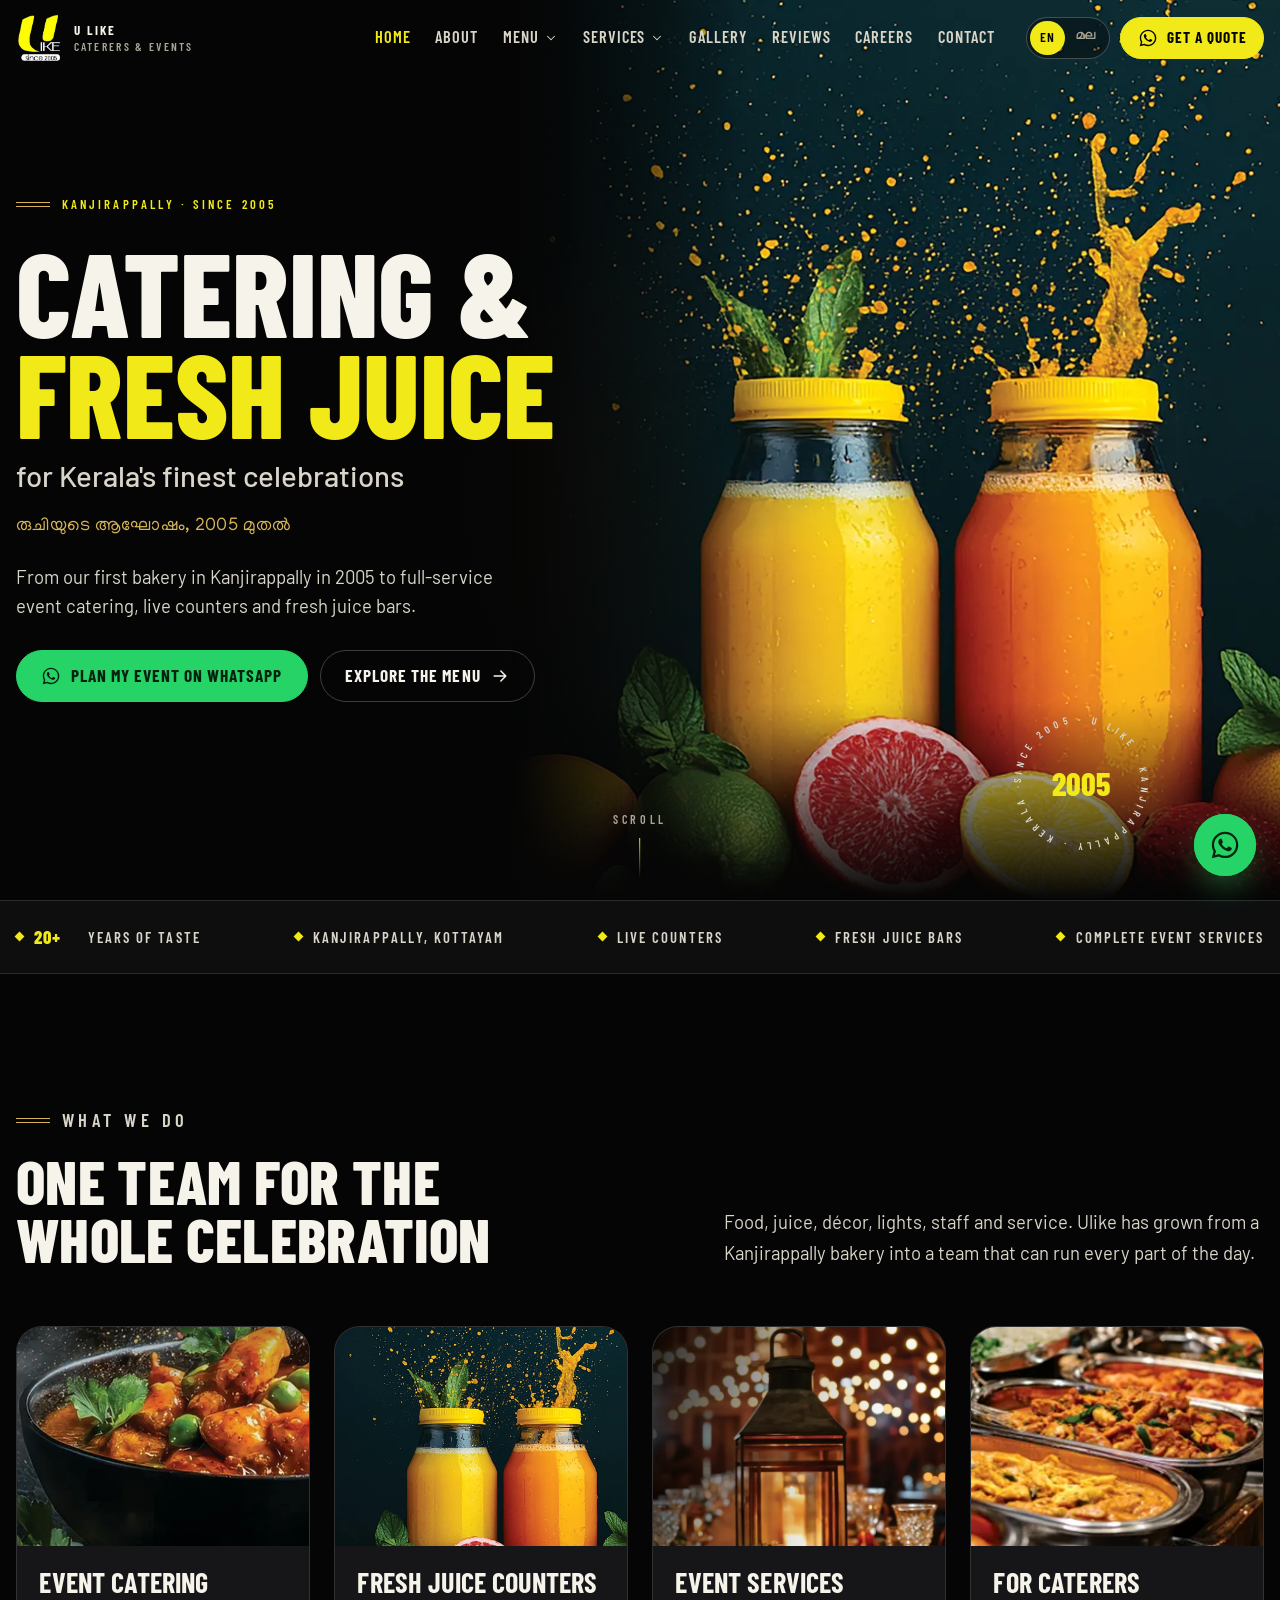
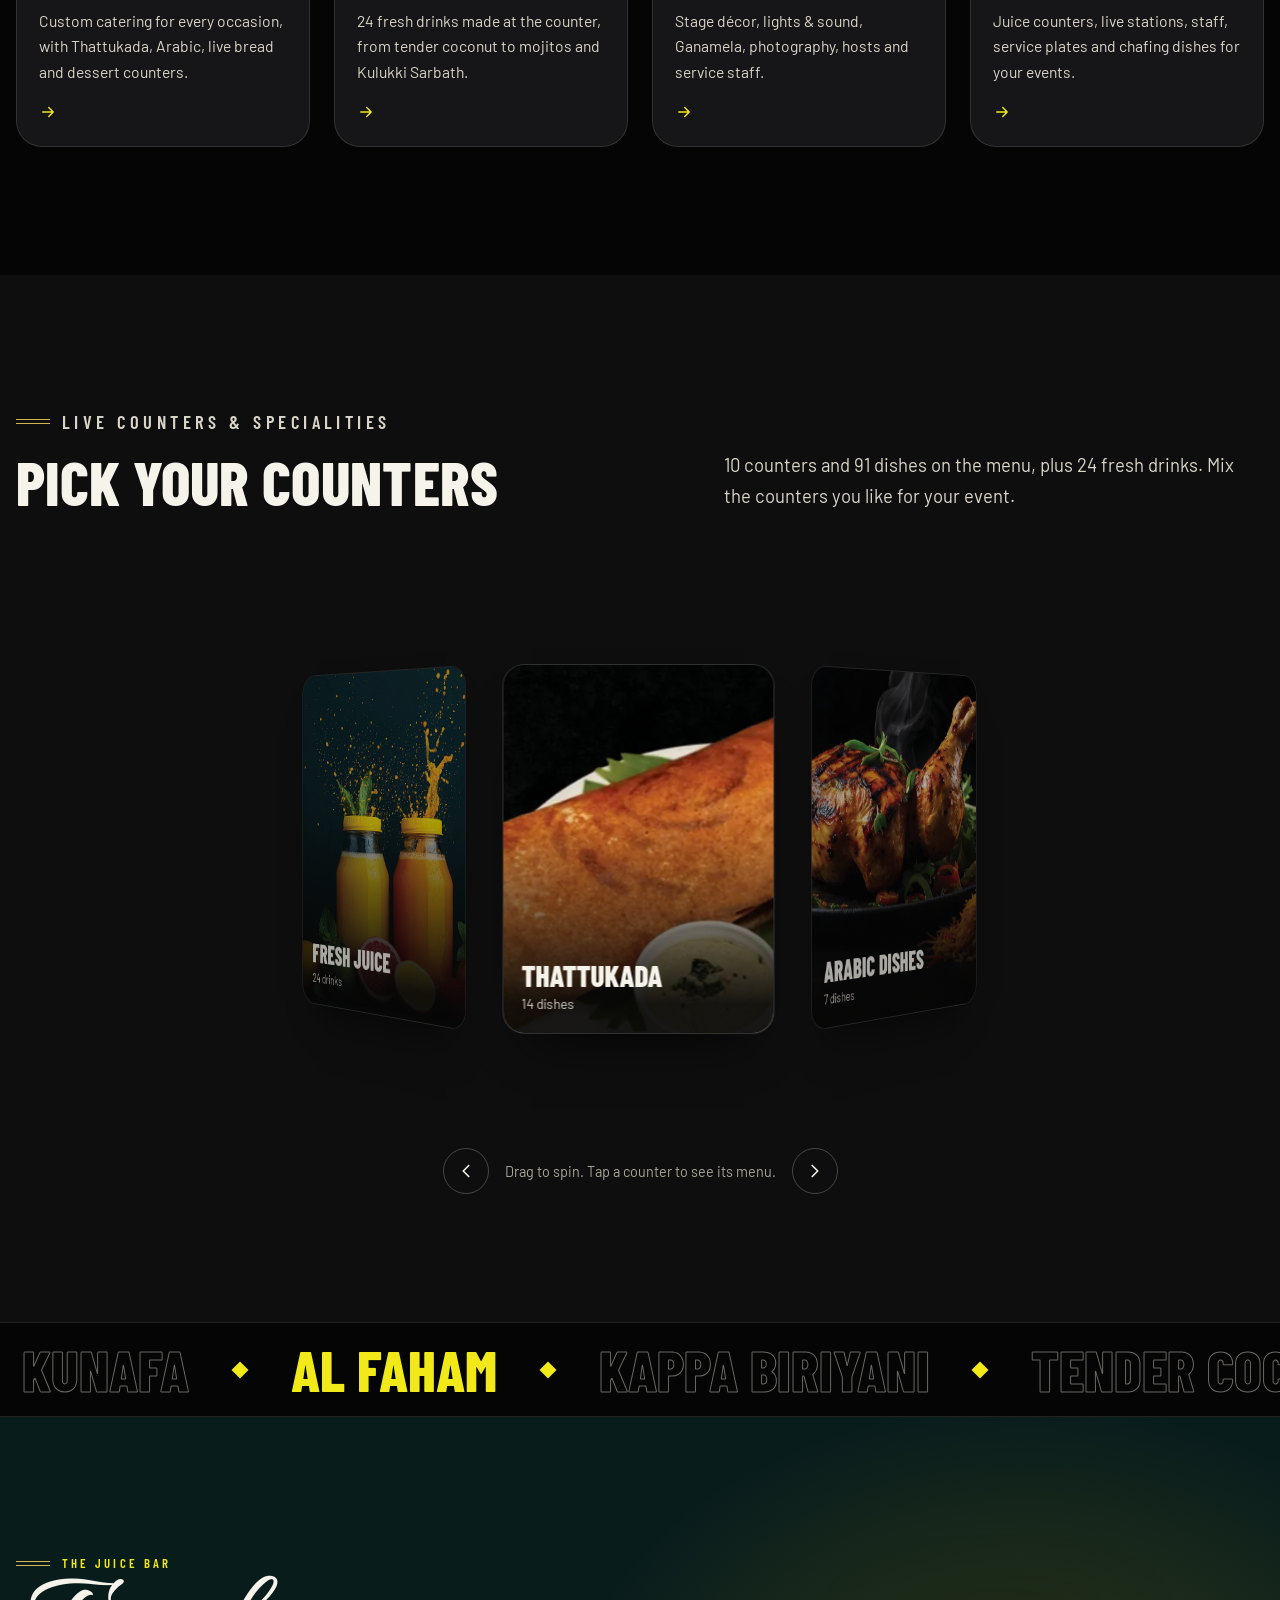
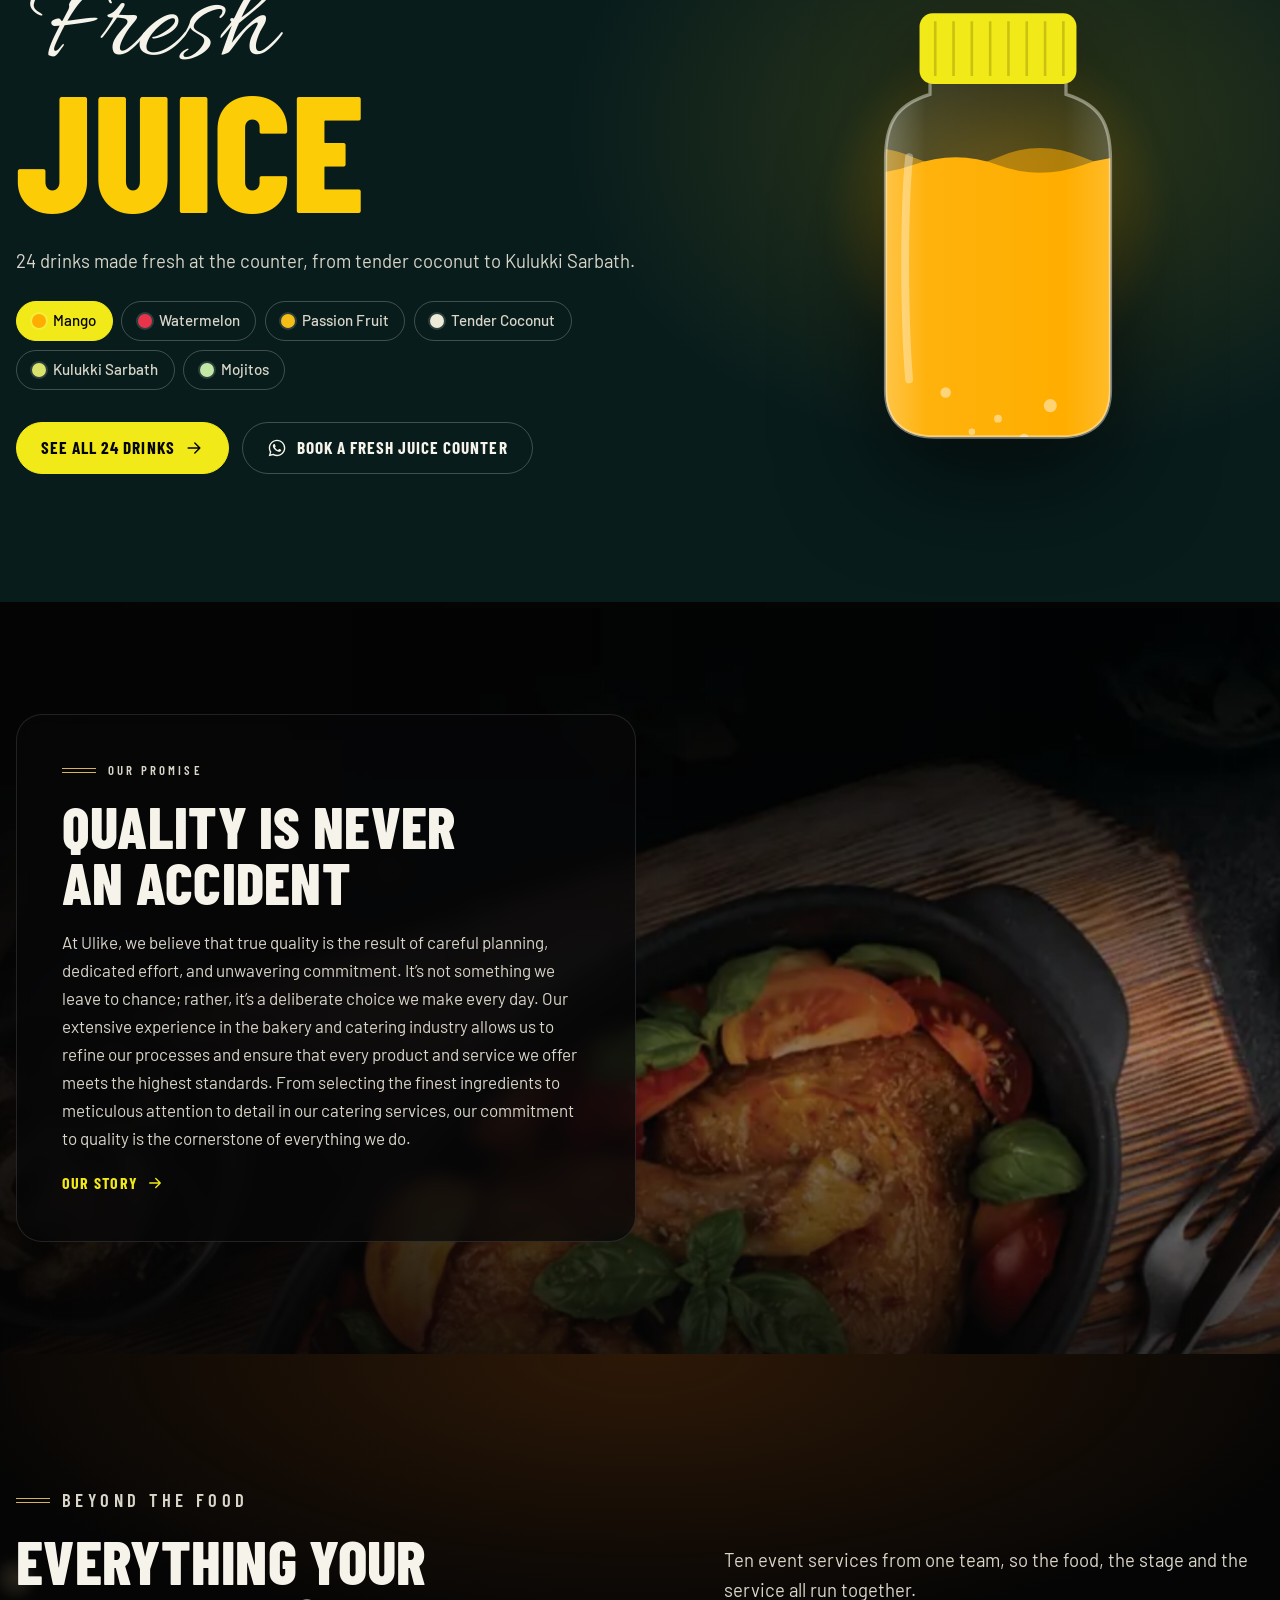
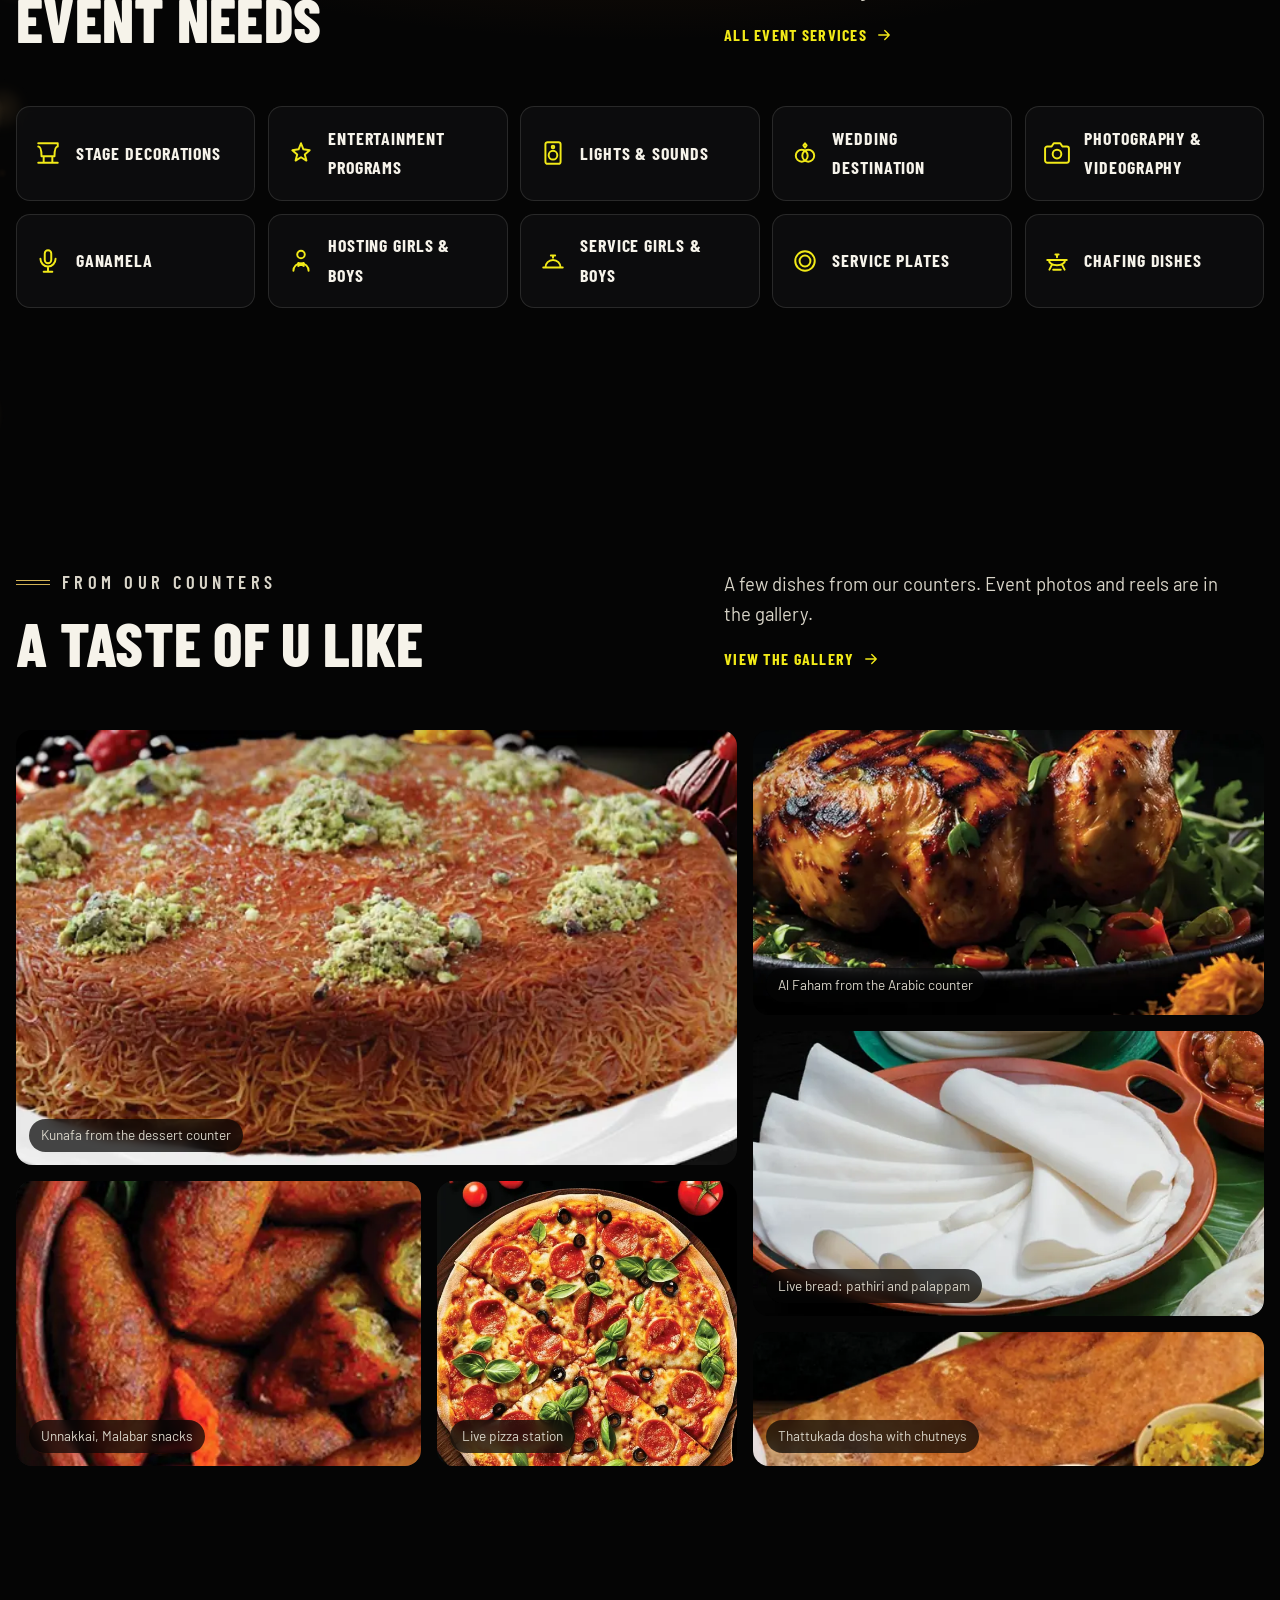
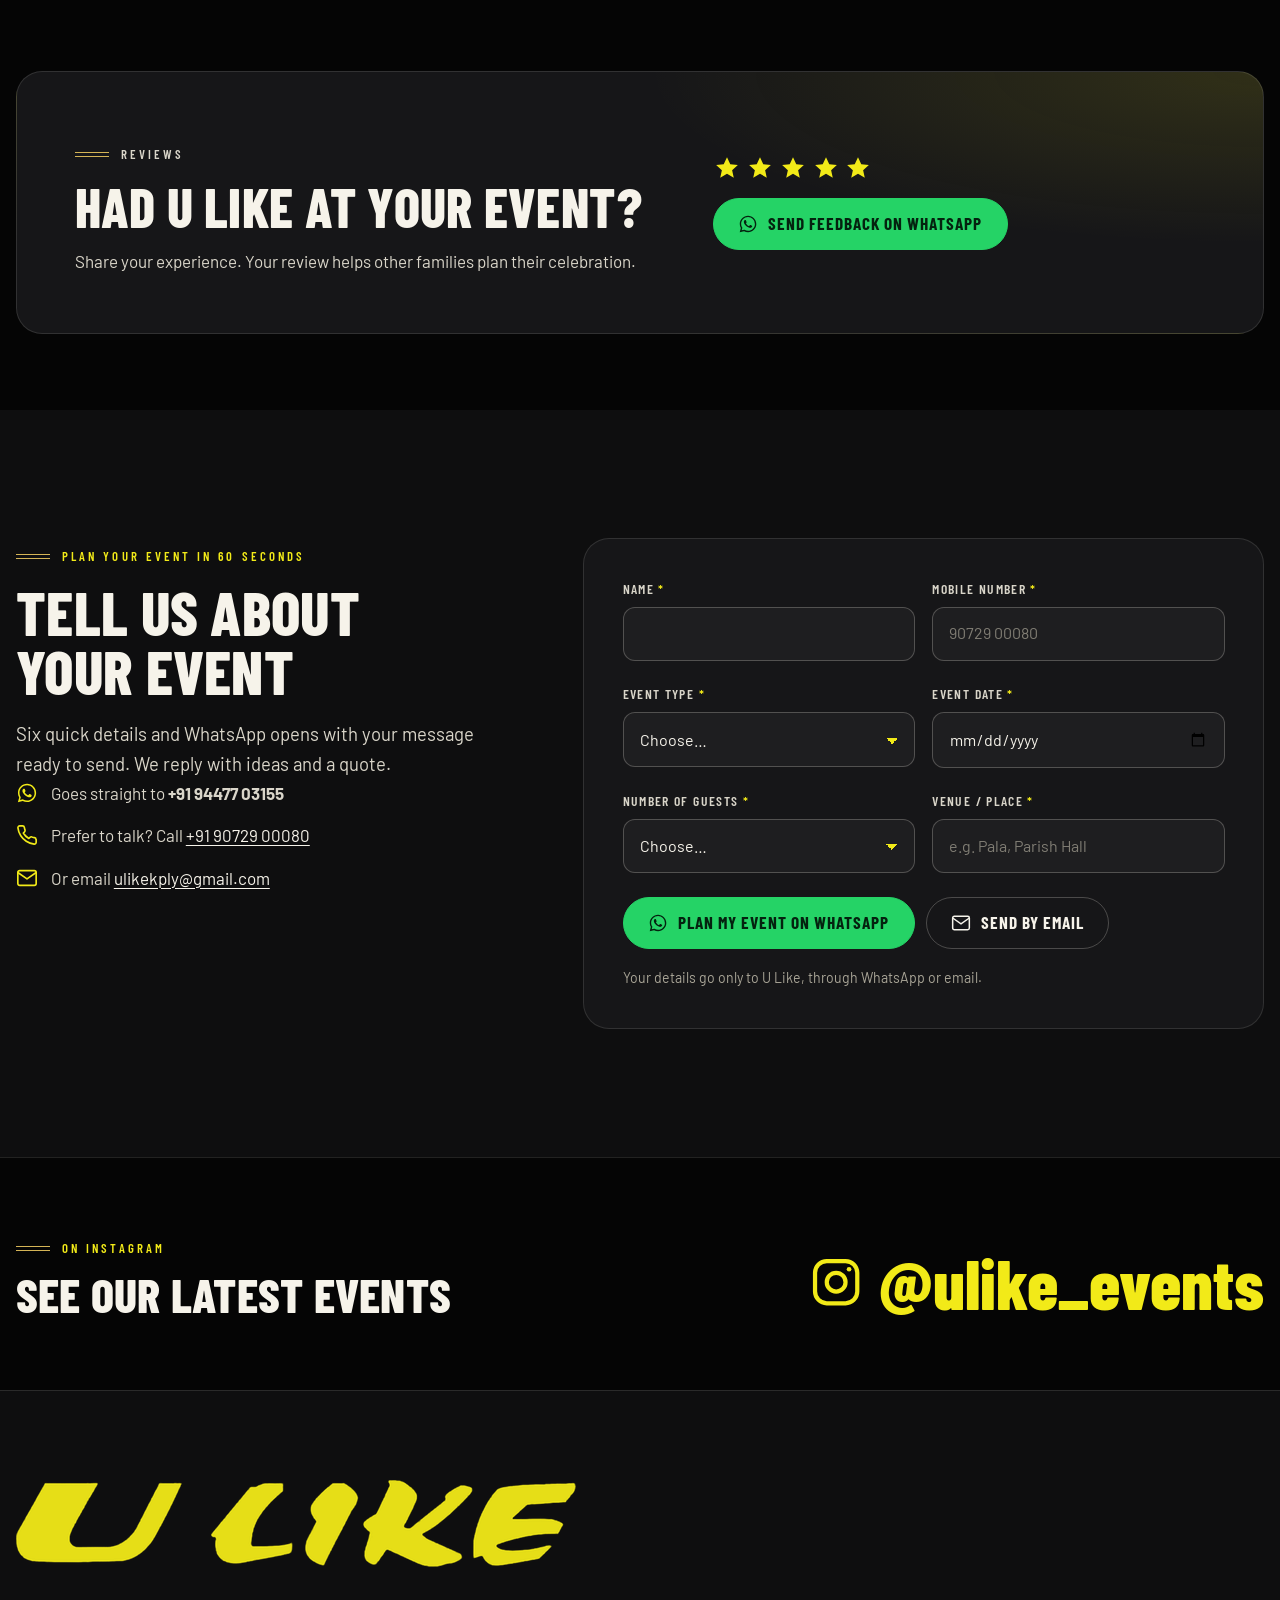
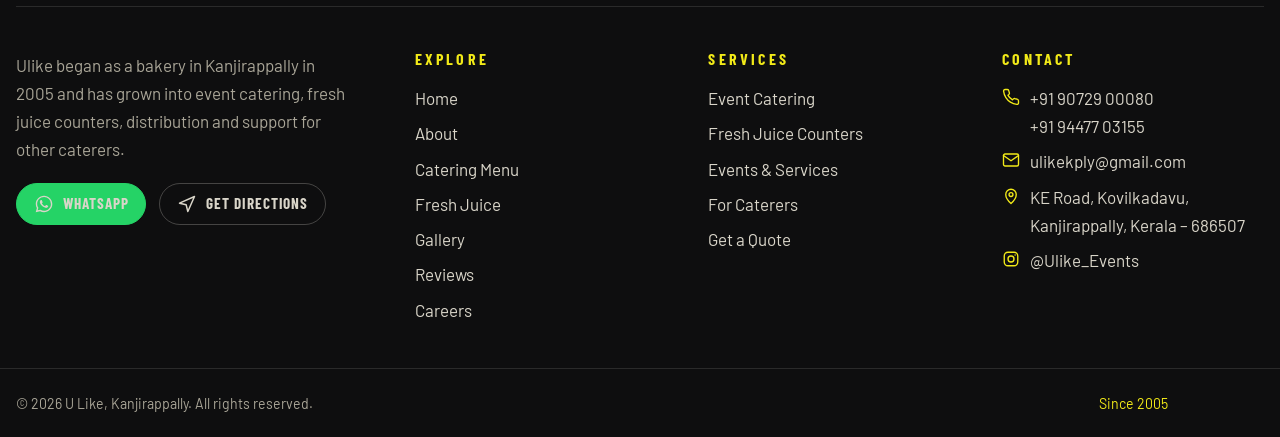
==== index.html @ dcc84774 "Add files via upload" ====
<!doctype html>
<html lang="en">
<head>
<meta charset="utf-8">
<meta name="viewport" content="width=device-width, initial-scale=1, viewport-fit=cover">
<title>U Like Caterers & Events | Catering & Fresh Juice in Kanjirappally, Kerala</title>
<meta name="claude:viewport-fit-sides" content="cover">
<meta name="description" content="Event catering, live food counters and fresh juice counters from Kanjirappally, Kerala, since 2005. Plan your wedding or function on WhatsApp.">
<meta name="theme-color" content="#050505">
<meta name="color-scheme" content="dark">

<meta property="og:type" content="website">
<meta property="og:site_name" content="U Like Caterers & Events">
<meta property="og:title" content="U Like Caterers & Events | Catering & Fresh Juice in Kanjirappally, Kerala">
<meta property="og:description" content="Event catering, live food counters and fresh juice counters from Kanjirappally, Kerala, since 2005. Plan your wedding or function on WhatsApp.">
<meta property="og:image" content="assets/img/og/ulike-og.jpg">
<meta property="og:image:width" content="1200"><meta property="og:image:height" content="630">
<meta property="og:locale" content="en_IN">
<meta name="twitter:card" content="summary_large_image">
<meta name="twitter:title" content="U Like Caterers & Events | Catering & Fresh Juice in Kanjirappally, Kerala">
<meta name="twitter:description" content="Event catering, live food counters and fresh juice counters from Kanjirappally, Kerala, since 2005. Plan your wedding or function on WhatsApp.">
<meta name="twitter:image" content="assets/img/og/ulike-og.jpg">
<link rel="icon" href="favicon.ico" sizes="any">
<link rel="icon" type="image/png" sizes="32x32" href="assets/img/icons/favicon-32.png">
<link rel="apple-touch-icon" href="assets/img/icons/apple-touch-icon.png">
<link rel="manifest" href="site.webmanifest">
<link rel="preconnect" href="https://fonts.googleapis.com">
<link rel="preconnect" href="https://fonts.gstatic.com" crossorigin>
<link rel="stylesheet" href="https://fonts.googleapis.com/css2?family=Allura&family=Barlow+Condensed:wght@500;600;700;800&family=Barlow:ital,wght@0,400;0,500;0,600;1,400&family=Kalam:wght@400;700&family=Manjari:wght@400;700&display=swap">
<link rel="stylesheet" href="assets/css/tokens.css">
<link rel="stylesheet" href="assets/css/base.css">
<link rel="stylesheet" href="assets/css/components.css">
<link rel="stylesheet" href="assets/css/pages.css">
<script>(function(){var d=document.documentElement;d.classList.add('js');try{if(localStorage.getItem('ulike-lang')==='ml'){d.lang='ml';}}catch(e){}var rm=window.matchMedia&&matchMedia('(prefers-reduced-motion: reduce)').matches;try{if(!rm&&!localStorage.getItem('ulike-visited')){d.classList.add('show-preloader');}}catch(e){}try{if(!rm&&sessionStorage.getItem('ulike-wipe')==='1'){d.classList.add('wipe-enter');sessionStorage.removeItem('ulike-wipe');}}catch(e){}})();</script>
<script type="importmap">{"imports":{"three":"https://cdn.jsdelivr.net/npm/three@0.160.0/build/three.module.js","three/addons/":"https://cdn.jsdelivr.net/npm/three@0.160.0/examples/jsm/"}}</script>
<script type="application/ld+json">{"@context": "https://schema.org", "@type": "FoodEstablishment", "name": "U Like Caterers & Events", "alternateName": ["U Like", "Ulike", "Ulike Caters and Events"], "description": "Event catering, live food counters and fresh juice counters in Kanjirappally, Kerala, since 2005.", "image": "assets/img/og/ulike-og.jpg", "logo": "assets/img/logo/ulike-logo.png", "telephone": ["+919072900080", "+919447703155"], "email": "ulikekply@gmail.com", "foundingDate": "2005", "servesCuisine": ["Kerala", "Arabic", "Malabar", "Indian"], "address": {"@type": "PostalAddress", "streetAddress": "KE Road, Kovilkadavu", "addressLocality": "Kanjirappally", "addressRegion": "Kerala", "postalCode": "686507", "addressCountry": "IN"}, "sameAs": ["https://www.instagram.com/ulike_events/"]}</script>
</head>
<body class="has-hero" data-page="home">
<div class="preloader" aria-hidden="true"><div class="preloader-inner"><img src="assets/img/logo/ulike-logo.png" width="141" height="152" alt=""><div class="preloader-bar"></div></div></div>

<a class="skip-link" href="#main" data-i18n="nav.skip">Skip to content</a>
<header class="site-header" data-header>
  <div class="wrap wrap--wide header-inner">
    <a class="brand" href="index.html" aria-label="U Like home">
      <img src="assets/img/logo/ulike-logo.png" width="141" height="152" alt="U Like logo, since 2005">
      <span class="brand-text"><b>U Like</b>Caterers &amp; Events</span>
    </a>
    <nav class="main-nav" aria-label="Main"><ul class="nav-list"><li><a class="nav-link" href="index.html" aria-current="page" data-i18n="nav.home">Home</a></li><li><a class="nav-link" href="about.html" data-i18n="nav.about">About</a></li><li class="has-sub"><button class="nav-link" type="button" aria-expanded="false" aria-haspopup="true"><span data-i18n="nav.menu">Menu</span><svg viewBox="0 0 24 24" fill="none" stroke="currentColor" stroke-width="1.8" stroke-linecap="round" stroke-linejoin="round" aria-hidden="true" focusable="false"><path d="M6 9l6 6 6-6"/></svg></button><ul class="sub-menu"><li><a href="menu.html"><span data-i18n="nav.cateringMenu">Catering Menu</span><small data-i18n="nav.cateringMenuSub">All counters and dishes</small></a></li><li><a href="fresh-juice.html"><span data-i18n="nav.freshJuice">Fresh Juice</span><small data-i18n="nav.freshJuiceSub">24 drinks and juice counters</small></a></li></ul></li><li class="has-sub"><button class="nav-link" type="button" aria-expanded="false" aria-haspopup="true"><span data-i18n="nav.services">Services</span><svg viewBox="0 0 24 24" fill="none" stroke="currentColor" stroke-width="1.8" stroke-linecap="round" stroke-linejoin="round" aria-hidden="true" focusable="false"><path d="M6 9l6 6 6-6"/></svg></button><ul class="sub-menu"><li><a href="events.html"><span data-i18n="nav.events">Events & Services</span><small data-i18n="nav.eventsSub">Décor, lights, staff and more</small></a></li><li><a href="for-caterers.html"><span data-i18n="nav.caterers">For Caterers</span><small data-i18n="nav.caterersSub">Partner with Ulike</small></a></li></ul></li><li><a class="nav-link" href="gallery.html" data-i18n="nav.gallery">Gallery</a></li><li><a class="nav-link" href="reviews.html" data-i18n="nav.reviews">Reviews</a></li><li><a class="nav-link" href="careers.html" data-i18n="nav.careers">Careers</a></li><li><a class="nav-link" href="contact.html" data-i18n="nav.contact">Contact</a></li></ul></nav>
    <div class="header-actions">
      <div class="lang-toggle" role="group" aria-label="Language"><button type="button" data-lang="en" aria-pressed="true" lang="en">EN</button><button type="button" data-lang="ml" aria-pressed="false" lang="ml">മല</button></div>
      <a class="btn btn--sm btn-quote" href="https://wa.me/919072900080?text=Hello%20U%20Like%21%20I%27d%20like%20to%20know%20more%20about%20your%20catering%20services." target="_blank" rel="noopener" data-open-quote data-magnetic><svg viewBox="0 0 24 24" aria-hidden="true" focusable="false"><path fill="currentColor" stroke="none" d="M12.04 2C6.58 2 2.13 6.45 2.13 11.91c0 1.75.46 3.45 1.32 4.95L2.05 22l5.25-1.38a9.9 9.9 0 0 0 4.74 1.21h.01c5.46 0 9.91-4.45 9.91-9.91C21.96 6.45 17.5 2 12.04 2zm0 18.15h-.01a8.2 8.2 0 0 1-4.19-1.15l-.3-.18-3.12.82.83-3.04-.2-.31a8.2 8.2 0 0 1-1.26-4.38c0-4.54 3.7-8.24 8.25-8.24 2.2 0 4.27.86 5.83 2.42a8.18 8.18 0 0 1 2.41 5.83c0 4.54-3.7 8.23-8.24 8.23zm4.52-6.16c-.25-.12-1.47-.72-1.69-.81-.23-.08-.39-.12-.56.12-.16.25-.64.81-.78.97-.14.17-.29.19-.54.06-.25-.12-1.05-.39-1.99-1.23-.74-.66-1.23-1.47-1.38-1.72-.14-.25-.02-.38.11-.51.11-.11.25-.29.37-.43.13-.15.17-.25.25-.42.08-.17.04-.31-.02-.43-.06-.12-.56-1.34-.76-1.84-.2-.48-.41-.42-.56-.43h-.48c-.17 0-.43.06-.66.31-.23.25-.86.85-.86 2.07 0 1.22.89 2.4 1.01 2.56.12.17 1.75 2.67 4.23 3.74.59.26 1.05.41 1.41.52.59.19 1.13.16 1.56.1.48-.07 1.47-.6 1.67-1.18.21-.58.21-1.07.14-1.18-.06-.1-.22-.16-.47-.28z"/></svg><span data-i18n="cta.quote">Get a Quote</span></a>
      <button class="menu-toggle" type="button" aria-expanded="false" aria-controls="mobile-menu" data-menu-open><span></span><span class="visually-hidden" data-i18n="nav.open">Open menu</span></button>
    </div>
  </div>
</header>
<div class="mobile-menu" id="mobile-menu" aria-hidden="true" data-mobile-menu>
  <div class="mobile-menu-top">
    <img src="assets/img/logo/ulike-logo.png" width="141" height="152" alt="U Like">
    <button class="icon-btn" type="button" data-menu-close><svg viewBox="0 0 24 24" fill="none" stroke="currentColor" stroke-width="1.8" stroke-linecap="round" stroke-linejoin="round" aria-hidden="true" focusable="false"><path d="M6 6l12 12M18 6L6 18"/></svg><span class="visually-hidden" data-i18n="nav.close">Close menu</span></button>
  </div>
  <ul class="mobile-nav"><li><a href="index.html" aria-current="page"><span data-i18n="nav.home">Home</span></a></li><li><a href="about.html"><span data-i18n="nav.about">About</span></a></li><li><a href="menu.html"><span data-i18n="nav.cateringMenu">Catering Menu</span><small data-i18n="nav.cateringMenuSub">All counters and dishes</small></a></li><li><a href="fresh-juice.html"><span data-i18n="nav.freshJuice">Fresh Juice</span><small data-i18n="nav.freshJuiceSub">24 drinks and juice counters</small></a></li><li><a href="events.html"><span data-i18n="nav.events">Events & Services</span><small data-i18n="nav.eventsSub">Décor, lights, staff and more</small></a></li><li><a href="for-caterers.html"><span data-i18n="nav.caterers">For Caterers</span><small data-i18n="nav.caterersSub">Partner with Ulike</small></a></li><li><a href="gallery.html"><span data-i18n="nav.gallery">Gallery</span></a></li><li><a href="reviews.html"><span data-i18n="nav.reviews">Reviews</span></a></li><li><a href="careers.html"><span data-i18n="nav.careers">Careers</span></a></li><li><a href="contact.html"><span data-i18n="nav.contact">Contact</span></a></li></ul>
  <div class="mobile-menu-foot">
    <div class="lang-toggle" role="group" aria-label="Language"><button type="button" data-lang="en" aria-pressed="true" lang="en">EN</button><button type="button" data-lang="ml" aria-pressed="false" lang="ml">മല</button></div>
    <a class="btn btn--wa btn--block" href="https://wa.me/919072900080?text=Hello%20U%20Like%21%20I%27d%20like%20to%20know%20more%20about%20your%20catering%20services." target="_blank" rel="noopener" data-open-quote><svg viewBox="0 0 24 24" aria-hidden="true" focusable="false"><path fill="currentColor" stroke="none" d="M12.04 2C6.58 2 2.13 6.45 2.13 11.91c0 1.75.46 3.45 1.32 4.95L2.05 22l5.25-1.38a9.9 9.9 0 0 0 4.74 1.21h.01c5.46 0 9.91-4.45 9.91-9.91C21.96 6.45 17.5 2 12.04 2zm0 18.15h-.01a8.2 8.2 0 0 1-4.19-1.15l-.3-.18-3.12.82.83-3.04-.2-.31a8.2 8.2 0 0 1-1.26-4.38c0-4.54 3.7-8.24 8.25-8.24 2.2 0 4.27.86 5.83 2.42a8.18 8.18 0 0 1 2.41 5.83c0 4.54-3.7 8.23-8.24 8.23zm4.52-6.16c-.25-.12-1.47-.72-1.69-.81-.23-.08-.39-.12-.56.12-.16.25-.64.81-.78.97-.14.17-.29.19-.54.06-.25-.12-1.05-.39-1.99-1.23-.74-.66-1.23-1.47-1.38-1.72-.14-.25-.02-.38.11-.51.11-.11.25-.29.37-.43.13-.15.17-.25.25-.42.08-.17.04-.31-.02-.43-.06-.12-.56-1.34-.76-1.84-.2-.48-.41-.42-.56-.43h-.48c-.17 0-.43.06-.66.31-.23.25-.86.85-.86 2.07 0 1.22.89 2.4 1.01 2.56.12.17 1.75 2.67 4.23 3.74.59.26 1.05.41 1.41.52.59.19 1.13.16 1.56.1.48-.07 1.47-.6 1.67-1.18.21-.58.21-1.07.14-1.18-.06-.1-.22-.16-.47-.28z"/></svg><span data-i18n="cta.quote">Get a Quote</span></a>
    <p class="contact-lines"><a href="tel:+919072900080" data-cfg="phone1">+91 90729 00080</a> · <a href="tel:+919447703155" data-cfg="phone2">+91 94477 03155</a><br><a href="mailto:ulikekply@gmail.com" data-cfg="email">ulikekply@gmail.com</a></p>
  </div>
</div>
<main id="main" tabindex="-1">

<section class="hero" data-hero>
  <div class="hero-poster"><img src="assets/img/juice/juice-bottles-1000.webp" srcset="assets/img/juice/juice-bottles-640.webp 640w, assets/img/juice/juice-bottles-1000.webp 1000w, assets/img/juice/juice-bottles-1320.webp 1320w" sizes="(max-width: 820px) 100vw, 55vw" width="1320" height="1660" alt="Two bottles of fresh mango and orange juice with citrus fruit" decoding="async" loading="eager" fetchpriority="high"></div>
  <div class="hero-gl"><canvas class="hero-canvas" data-hero-canvas aria-hidden="true"></canvas></div>
  <div class="hero-shade" aria-hidden="true"></div>
  <div class="wrap wrap--wide hero-inner">
    <div class="hero-copy">
      <p class="eyebrow" data-i18n="home.eyebrow">Kanjirappally · Since 2005</p>
      <h1 class="hero-title"><span class="l1" data-i18n="home.h1a">Catering &</span> <span class="l2" data-i18n="home.h1b">Fresh Juice</span> <span class="l3" data-i18n="home.h1c">for Kerala's finest celebrations</span></h1>
      <p class="hero-ml" lang="ml">രുചിയുടെ ആഘോഷം, 2005 മുതൽ</p>
      <p class="lead hero-lead" data-i18n="home.sub">From our first bakery in Kanjirappally in 2005 to full-service event catering, live counters and fresh juice bars.</p>
      <div class="btn-row">
        <a class="btn btn--wa" href="https://wa.me/919072900080?text=Hello%20U%20Like%21%20I%27d%20like%20to%20know%20more%20about%20your%20catering%20services." target="_blank" rel="noopener" data-open-quote data-magnetic ><svg viewBox="0 0 24 24" aria-hidden="true" focusable="false"><path fill="currentColor" stroke="none" d="M12.04 2C6.58 2 2.13 6.45 2.13 11.91c0 1.75.46 3.45 1.32 4.95L2.05 22l5.25-1.38a9.9 9.9 0 0 0 4.74 1.21h.01c5.46 0 9.91-4.45 9.91-9.91C21.96 6.45 17.5 2 12.04 2zm0 18.15h-.01a8.2 8.2 0 0 1-4.19-1.15l-.3-.18-3.12.82.83-3.04-.2-.31a8.2 8.2 0 0 1-1.26-4.38c0-4.54 3.7-8.24 8.25-8.24 2.2 0 4.27.86 5.83 2.42a8.18 8.18 0 0 1 2.41 5.83c0 4.54-3.7 8.23-8.24 8.23zm4.52-6.16c-.25-.12-1.47-.72-1.69-.81-.23-.08-.39-.12-.56.12-.16.25-.64.81-.78.97-.14.17-.29.19-.54.06-.25-.12-1.05-.39-1.99-1.23-.74-.66-1.23-1.47-1.38-1.72-.14-.25-.02-.38.11-.51.11-.11.25-.29.37-.43.13-.15.17-.25.25-.42.08-.17.04-.31-.02-.43-.06-.12-.56-1.34-.76-1.84-.2-.48-.41-.42-.56-.43h-.48c-.17 0-.43.06-.66.31-.23.25-.86.85-.86 2.07 0 1.22.89 2.4 1.01 2.56.12.17 1.75 2.67 4.23 3.74.59.26 1.05.41 1.41.52.59.19 1.13.16 1.56.1.48-.07 1.47-.6 1.67-1.18.21-.58.21-1.07.14-1.18-.06-.1-.22-.16-.47-.28z"/></svg><span data-i18n="cta.planWa">Plan My Event on WhatsApp</span></a>
        <a class="btn btn--ghost" href="menu.html" data-magnetic><span data-i18n="cta.exploreMenu">Explore the Menu</span><svg viewBox="0 0 24 24" fill="none" stroke="currentColor" stroke-width="1.8" stroke-linecap="round" stroke-linejoin="round" aria-hidden="true" focusable="false"><path d="M5 12h14M13 6l6 6-6 6"/></svg></a>
      </div>
    </div>
  </div>
  <div class="hero-badge" aria-hidden="true">
    <svg viewBox="0 0 200 200"><defs><path id="badge-circle" d="M100,100 m-80,0 a80,80 0 1,1 160,0 a80,80 0 1,1 -160,0"/></defs>
    <text><textPath href="#badge-circle" textLength="500">SINCE 2005 · U LIKE · KANJIRAPPALLY · KERALA ·</textPath></text></svg>
    <span>2005</span>
  </div>
  <a class="hero-scroll" href="#what"><span data-i18n="home.scroll">Scroll</span><i aria-hidden="true"></i></a>
</section>

<section class="trust" aria-label="At a glance">
  <ul class="wrap wrap--wide trust-list" data-trust>
    <li><b data-years>20+</b>&nbsp;<span data-i18n="trust.years">years of taste</span></li>
    <li data-i18n="trust.place">Kanjirappally, Kottayam</li>
    <li data-i18n="trust.live">Live Counters</li>
    <li data-i18n="trust.juice">Fresh Juice Bars</li>
    <li data-i18n="trust.events">Complete Event Services</li>
  </ul>
</section>

<section class="section" id="what">
  <div class="wrap wrap--wide">
    <div class="section-head section-head--split">
      <div><p class="eyebrow" data-i18n="home.what.eyebrow">What we do</p><h2 data-i18n="home.what.title" style="margin-top:1rem">One team for the whole celebration</h2></div>
      <p>Food, juice, décor, lights, staff and service. Ulike has grown from a Kanjirappally bakery into a team that can run every part of the day.</p>
    </div>
    <div class="grid grid-4">
      <a class="card rv" href="menu.html" data-tilt>
        <div class="card-media"><img src="assets/img/menu/curry-bowl-640.webp" srcset="assets/img/menu/curry-bowl-480.webp 480w, assets/img/menu/curry-bowl-640.webp 640w" sizes="(max-width: 600px) 100vw, (max-width: 1100px) 50vw, 25vw" width="640" height="748" alt="Chicken curry in a black bowl" decoding="async" loading="lazy"></div>
        <div class="card-body"><h3 data-i18n="card.catering">Event Catering</h3><p>Custom catering for every occasion, with Thattukada, Arabic, live bread and dessert counters.</p><span class="link-arrow" aria-hidden="true"><svg viewBox="0 0 24 24" fill="none" stroke="currentColor" stroke-width="1.8" stroke-linecap="round" stroke-linejoin="round" aria-hidden="true" focusable="false"><path d="M5 12h14M13 6l6 6-6 6"/></svg></span></div>
      </a>
      <a class="card rv" href="fresh-juice.html" data-tilt>
        <div class="card-media"><img src="assets/img/juice/juice-bottles-1000.webp" srcset="assets/img/juice/juice-bottles-640.webp 640w, assets/img/juice/juice-bottles-1000.webp 1000w, assets/img/juice/juice-bottles-1320.webp 1320w" sizes="(max-width: 600px) 100vw, (max-width: 1100px) 50vw, 25vw" width="1320" height="1660" alt="Fresh mango and orange juice bottles" decoding="async" loading="lazy"></div>
        <div class="card-body"><h3 data-i18n="card.juice">Fresh Juice Counters</h3><p>24 fresh drinks made at the counter, from tender coconut to mojitos and Kulukki Sarbath.</p><span class="link-arrow" aria-hidden="true"><svg viewBox="0 0 24 24" fill="none" stroke="currentColor" stroke-width="1.8" stroke-linecap="round" stroke-linejoin="round" aria-hidden="true" focusable="false"><path d="M5 12h14M13 6l6 6-6 6"/></svg></span></div>
      </a>
      <a class="card rv" href="events.html" data-tilt>
        <div class="card-media"><img src="assets/img/events/events-lantern-980.webp" srcset="assets/img/events/events-lantern-600.webp 600w, assets/img/events/events-lantern-980.webp 980w" sizes="(max-width: 600px) 100vw, (max-width: 1100px) 50vw, 25vw" width="980" height="1748" alt="Candle-lit event table under fairy lights" decoding="async" loading="lazy"></div>
        <div class="card-body"><h3 data-i18n="card.events">Event Services</h3><p>Stage décor, lights & sound, Ganamela, photography, hosts and service staff.</p><span class="link-arrow" aria-hidden="true"><svg viewBox="0 0 24 24" fill="none" stroke="currentColor" stroke-width="1.8" stroke-linecap="round" stroke-linejoin="round" aria-hidden="true" focusable="false"><path d="M5 12h14M13 6l6 6-6 6"/></svg></span></div>
      </a>
      <a class="card rv" href="for-caterers.html" data-tilt>
        <div class="card-media"><img src="assets/img/events/events-buffet-268.webp" srcset="assets/img/events/events-buffet-268.webp 268w" sizes="(max-width: 600px) 100vw, (max-width: 1100px) 50vw, 25vw" width="268" height="267" alt="Buffet chafing dishes filled with curries" decoding="async" loading="lazy"></div>
        <div class="card-body"><h3 data-i18n="card.caterers">For Caterers</h3><p>Juice counters, live stations, staff, service plates and chafing dishes for your events.</p><span class="link-arrow" aria-hidden="true"><svg viewBox="0 0 24 24" fill="none" stroke="currentColor" stroke-width="1.8" stroke-linecap="round" stroke-linejoin="round" aria-hidden="true" focusable="false"><path d="M5 12h14M13 6l6 6-6 6"/></svg></span></div>
      </a></div>
  </div>
</section>

<section class="section section--charcoal counters-section">
  <div class="wrap wrap--wide">
    <div class="section-head section-head--split">
      <div><p class="eyebrow" data-i18n="home.counters.eyebrow">Live counters & specialities</p><h2 data-i18n="home.counters.title" style="margin-top:1rem">Pick your counters</h2></div>
      <p>10 counters and 91 dishes on the menu, plus 24 fresh drinks. Mix the counters you like for your event.</p>
    </div>
  </div>
  <div class="ring-stage" data-ring aria-roledescription="carousel" aria-label="Live counters and specialities">
    <div class="ring"><a class="ring-card" href="menu.html#thattukada" draggable="false"><img src="assets/img/menu/thattukada-dosa-1240.webp" srcset="assets/img/menu/thattukada-dosa-640.webp 640w, assets/img/menu/thattukada-dosa-1240.webp 1240w" sizes="280px" width="1240" height="818" alt="Crispy dosha with chutneys" decoding="async" loading="lazy"><span class="ring-card-label"><strong>Thattukada</strong><span>14 dishes</span></span></a><a class="ring-card" href="menu.html#arabic" draggable="false"><img src="assets/img/menu/arabic-alfaham-1200.webp" srcset="assets/img/menu/arabic-alfaham-640.webp 640w, assets/img/menu/arabic-alfaham-1200.webp 1200w" sizes="280px" width="1200" height="1306" alt="Grilled Al Faham chicken" decoding="async" loading="lazy"><span class="ring-card-label"><strong>Arabic Dishes</strong><span>7 dishes</span></span></a><a class="ring-card" href="menu.html#live-bread" draggable="false"><img src="assets/img/menu/live-bread-1240.webp" srcset="assets/img/menu/live-bread-640.webp 640w, assets/img/menu/live-bread-1240.webp 1240w" sizes="280px" width="1240" height="1304" alt="Pathiri and palappam on a banana leaf" decoding="async" loading="lazy"><span class="ring-card-label"><strong>Live Bread</strong><span>18 dishes</span></span></a><a class="ring-card" href="menu.html#live-stations" draggable="false"><img src="assets/img/menu/pizza-1100.webp" srcset="assets/img/menu/pizza-560.webp 560w, assets/img/menu/pizza-1100.webp 1100w" sizes="280px" width="1100" height="1748" alt="Pizza from the live station" decoding="async" loading="lazy"><span class="ring-card-label"><strong>Live Food Stations</strong><span>9 dishes</span></span></a><a class="ring-card" href="menu.html#starters" draggable="false"><img src="assets/img/menu/starters-samosa-1340.webp" srcset="assets/img/menu/starters-samosa-640.webp 640w, assets/img/menu/starters-samosa-1340.webp 1340w" sizes="280px" width="1340" height="798" alt="Samosas on a plate" decoding="async" loading="lazy"><span class="ring-card-label"><strong>Starters</strong><span>10+ dishes</span></span></a><a class="ring-card" href="menu.html#malabar" draggable="false"><img src="assets/img/menu/malabar-unnakkai-860.webp" srcset="assets/img/menu/malabar-unnakkai-480.webp 480w, assets/img/menu/malabar-unnakkai-860.webp 860w" sizes="280px" width="860" height="1370" alt="Unnakkai in a clay bowl" decoding="async" loading="lazy"><span class="ring-card-label"><strong>Malabar Snacks</strong><span>8 dishes</span></span></a><a class="ring-card" href="menu.html#desserts" draggable="false"><img src="assets/img/menu/desserts-kunafa-1400.webp" srcset="assets/img/menu/desserts-kunafa-800.webp 800w, assets/img/menu/desserts-kunafa-1400.webp 1400w, assets/img/menu/desserts-kunafa-2000.webp 2000w" sizes="280px" width="2000" height="868" alt="Kunafa topped with pistachio" decoding="async" loading="lazy"><span class="ring-card-label"><strong>Desserts</strong><span>9 desserts + 5 cakes</span></span></a><a class="ring-card" href="menu.html#tea" draggable="false"><img src="assets/img/menu/tea-cup-920.webp" srcset="assets/img/menu/tea-cup-480.webp 480w, assets/img/menu/tea-cup-920.webp 920w" sizes="280px" width="920" height="1568" alt="A steaming cup of tea" decoding="async" loading="lazy"><span class="ring-card-label"><strong>Tea Counters</strong><span>3 teas</span></span></a><a class="ring-card" href="fresh-juice.html" draggable="false"><img src="assets/img/juice/juice-bottles-1000.webp" srcset="assets/img/juice/juice-bottles-640.webp 640w, assets/img/juice/juice-bottles-1000.webp 1000w, assets/img/juice/juice-bottles-1320.webp 1320w" sizes="280px" width="1320" height="1660" alt="Bottles of fresh juice" decoding="async" loading="lazy"><span class="ring-card-label"><strong>Fresh Juice</strong><span>24 drinks</span></span></a></div>
  </div>
  <div class="wrap ring-hint">
    <button class="icon-btn" type="button" data-ring-prev><svg viewBox="0 0 24 24" fill="none" stroke="currentColor" stroke-width="1.8" stroke-linecap="round" stroke-linejoin="round" aria-hidden="true" focusable="false"><path d="M15 18l-6-6 6-6"/></svg><span class="visually-hidden" data-i18n="home.counters.prev">Previous counter</span></button>
    <span data-i18n="home.counters.hint">Drag to spin. Tap a counter to see its menu.</span>
    <button class="icon-btn" type="button" data-ring-next><svg viewBox="0 0 24 24" fill="none" stroke="currentColor" stroke-width="1.8" stroke-linecap="round" stroke-linejoin="round" aria-hidden="true" focusable="false"><path d="M9 18l6-6-6-6"/></svg><span class="visually-hidden" data-i18n="home.counters.next">Next counter</span></button>
  </div>
</section>

<div class="marquee" aria-hidden="true"><div class="marquee-track"><span>Kunafa</span><span>Al Faham</span><span>Kappa Biriyani</span><span>Tender Coconut</span><span>Ghee Roast</span><span>Unnakkai</span><span>Kulukki Sarbath</span><span>Palappam</span><span>Shawarma</span><span>Falooda</span><span>Momos</span><span>Samavar Tea</span><span>Kunafa</span><span>Al Faham</span><span>Kappa Biriyani</span><span>Tender Coconut</span><span>Ghee Roast</span><span>Unnakkai</span><span>Kulukki Sarbath</span><span>Palappam</span><span>Shawarma</span><span>Falooda</span><span>Momos</span><span>Samavar Tea</span></div></div>

<section class="section juice-band">
  <div class="wrap wrap--wide juice-band-grid">
    <div class="juice-band-copy">
      <p class="eyebrow" data-i18n="home.juice.eyebrow">The juice bar</p>
      <h2 class="juice-word"><span class="script">Fresh</span><span class="display">Juice</span></h2>
      <p class="lead" data-i18n="home.juice.lead">24 drinks made fresh at the counter, from tender coconut to Kulukki Sarbath.</p>
      <div class="chip-row juice-picks" role="group" aria-label="Featured drinks" data-juice-picks><button class="chip" type="button" data-liquid="#FFAE00" aria-pressed="true"><i class="swatch" style="--c:#FFAE00"></i>Mango</button><button class="chip" type="button" data-liquid="#E8344B" aria-pressed="false"><i class="swatch" style="--c:#E8344B"></i>Watermelon</button><button class="chip" type="button" data-liquid="#F5BE16" aria-pressed="false"><i class="swatch" style="--c:#F5BE16"></i>Passion Fruit</button><button class="chip" type="button" data-liquid="#EDEAD8" aria-pressed="false"><i class="swatch" style="--c:#EDEAD8"></i>Tender Coconut</button><button class="chip" type="button" data-liquid="#D9E36B" aria-pressed="false"><i class="swatch" style="--c:#D9E36B"></i>Kulukki Sarbath</button><button class="chip" type="button" data-liquid="#C3E8A6" aria-pressed="false"><i class="swatch" style="--c:#C3E8A6"></i>Mojitos</button></div>
      <div class="btn-row">
        <a class="btn" href="fresh-juice.html" data-magnetic><span data-i18n="cta.seeAllJuice">See all 24 drinks</span><svg viewBox="0 0 24 24" fill="none" stroke="currentColor" stroke-width="1.8" stroke-linecap="round" stroke-linejoin="round" aria-hidden="true" focusable="false"><path d="M5 12h14M13 6l6 6-6 6"/></svg></a>
        <a class="btn btn--ghost" href="https://wa.me/919072900080?text=Hello%20U%20Like%21%20I%27d%20like%20to%20know%20more%20about%20your%20catering%20services." target="_blank" rel="noopener" data-open-quote data-services="Fresh juice counter" data-magnetic ><svg viewBox="0 0 24 24" aria-hidden="true" focusable="false"><path fill="currentColor" stroke="none" d="M12.04 2C6.58 2 2.13 6.45 2.13 11.91c0 1.75.46 3.45 1.32 4.95L2.05 22l5.25-1.38a9.9 9.9 0 0 0 4.74 1.21h.01c5.46 0 9.91-4.45 9.91-9.91C21.96 6.45 17.5 2 12.04 2zm0 18.15h-.01a8.2 8.2 0 0 1-4.19-1.15l-.3-.18-3.12.82.83-3.04-.2-.31a8.2 8.2 0 0 1-1.26-4.38c0-4.54 3.7-8.24 8.25-8.24 2.2 0 4.27.86 5.83 2.42a8.18 8.18 0 0 1 2.41 5.83c0 4.54-3.7 8.23-8.24 8.23zm4.52-6.16c-.25-.12-1.47-.72-1.69-.81-.23-.08-.39-.12-.56.12-.16.25-.64.81-.78.97-.14.17-.29.19-.54.06-.25-.12-1.05-.39-1.99-1.23-.74-.66-1.23-1.47-1.38-1.72-.14-.25-.02-.38.11-.51.11-.11.25-.29.37-.43.13-.15.17-.25.25-.42.08-.17.04-.31-.02-.43-.06-.12-.56-1.34-.76-1.84-.2-.48-.41-.42-.56-.43h-.48c-.17 0-.43.06-.66.31-.23.25-.86.85-.86 2.07 0 1.22.89 2.4 1.01 2.56.12.17 1.75 2.67 4.23 3.74.59.26 1.05.41 1.41.52.59.19 1.13.16 1.56.1.48-.07 1.47-.6 1.67-1.18.21-.58.21-1.07.14-1.18-.06-.1-.22-.16-.47-.28z"/></svg><span data-i18n="cta.bookJuice">Book a Fresh Juice Counter</span></a>
      </div>
    </div>
    <div class="juice-band-visual" data-juice-bottle style="--liquid:#FFAE00">
      <svg class="bottle-svg" viewBox="0 0 260 380" role="img" aria-label="Animated juice bottle">
  <defs>
    <clipPath id="bottle-clip"><path d="M78 92h104v10c26 8 34 22 34 50v176c0 24-14 36-38 36H82c-24 0-38-12-38-36V152c0-28 8-42 34-50z"/></clipPath>
    <linearGradient id="glass-shine" x1="0" x2="1"><stop offset="0" stop-color="#fff" stop-opacity=".28"/><stop offset=".18" stop-color="#fff" stop-opacity=".05"/><stop offset=".8" stop-color="#fff" stop-opacity="0"/><stop offset="1" stop-color="#fff" stop-opacity=".16"/></linearGradient>
  </defs>
  <g clip-path="url(#bottle-clip)">
    <rect x="30" y="80" width="200" height="300" fill="rgba(255,255,255,.04)"/>
    <g class="liquid">
      <path class="wave wave-back" d="M0 150 q32 -14 65 0 t65 0 t65 0 t65 0 t65 0 t65 0 t65 0 t65 0 V380 H0z"/>
      <path class="wave wave-front" d="M0 156 q32 12 65 0 t65 0 t65 0 t65 0 t65 0 t65 0 t65 0 t65 0 V380 H0z"/>
    </g>
    <g class="bubbles"><circle cx="90" cy="330" r="4"/><circle cx="130" cy="350" r="3"/><circle cx="170" cy="340" r="5"/><circle cx="110" cy="360" r="2.5"/><circle cx="150" cy="365" r="3.5"/></g>
  </g>
  <path d="M78 92h104v10c26 8 34 22 34 50v176c0 24-14 36-38 36H82c-24 0-38-12-38-36V152c0-28 8-42 34-50z" fill="url(#glass-shine)" stroke="rgba(246,243,234,.45)" stroke-width="2.5"/>
  <rect x="70" y="40" width="120" height="54" rx="10" fill="#F2EA18"/>
  <path d="M82 46v42M96 46v42M110 46v42M124 46v42M138 46v42M152 46v42M166 46v42M180 46v42" stroke="#C9C210" stroke-width="2"/>
  <path d="M62 150c-4 40-4 120 0 170" stroke="#fff" stroke-opacity=".35" stroke-width="6" stroke-linecap="round" fill="none"/>
</svg>
    </div>
  </div>
</section>

<section class="quality">
  <div class="quality-media" data-parallax><img src="assets/img/menu/chicken-platter-1400.webp" srcset="assets/img/menu/chicken-platter-800.webp 800w, assets/img/menu/chicken-platter-1400.webp 1400w, assets/img/menu/chicken-platter-2000.webp 2000w" sizes="100vw" width="2000" height="684" alt="Roast chicken, salad and sides on a dark table" decoding="async" loading="lazy"></div>
  <div class="wrap wrap--wide quality-inner">
    <div class="quality-card rv">
      <p class="eyebrow" data-i18n="home.quality.eyebrow">Our promise</p>
      <h2 data-i18n="home.quality.title">Quality is never an accident</h2>
      <p>At Ulike, we believe that true quality is the result of careful planning, dedicated effort, and unwavering commitment. It’s not something we leave to chance; rather, it’s a deliberate choice we make every day. Our extensive experience in the bakery and catering industry allows us to refine our processes and ensure that every product and service we offer meets the highest standards. From selecting the finest ingredients to meticulous attention to detail in our catering services, our commitment to quality is the cornerstone of everything we do.</p>
      <a class="link-arrow" href="about.html"><span data-i18n="cta.ourStory">Our story</span><svg viewBox="0 0 24 24" fill="none" stroke="currentColor" stroke-width="1.8" stroke-linecap="round" stroke-linejoin="round" aria-hidden="true" focusable="false"><path d="M5 12h14M13 6l6 6-6 6"/></svg></a>
    </div>
  </div>
</section>

<section class="section events-teaser">
  <canvas class="bokeh" data-bokeh aria-hidden="true"></canvas>
  <div class="wrap wrap--wide">
    <div class="section-head section-head--split">
      <div><p class="eyebrow" data-i18n="home.events.eyebrow">Beyond the food</p><h2 data-i18n="home.events.title" style="margin-top:1rem">Everything your event needs</h2></div>
      <div style="display:grid;gap:1rem;justify-items:start"><p>Ten event services from one team, so the food, the stage and the service all run together.</p>
      <a class="link-arrow" href="events.html"><span data-i18n="cta.allServices">All event services</span><svg viewBox="0 0 24 24" fill="none" stroke="currentColor" stroke-width="1.8" stroke-linecap="round" stroke-linejoin="round" aria-hidden="true" focusable="false"><path d="M5 12h14M13 6l6 6-6 6"/></svg></a></div>
    </div>
    <ul class="svc-mini" role="list"><li class="rv"><svg viewBox="0 0 24 24" fill="none" stroke="currentColor" stroke-width="1.8" stroke-linecap="round" stroke-linejoin="round" aria-hidden="true" focusable="false"><path d="M3 21h18M3 3h18v3M3 6c2.5 0 3 5 3 9M21 6c-2.5 0-3 5-3 9M6 15h12M8 21v-6M16 21v-6"/></svg><span>Stage Decorations</span></li><li class="rv"><svg viewBox="0 0 24 24" fill="none" stroke="currentColor" stroke-width="1.8" stroke-linecap="round" stroke-linejoin="round" aria-hidden="true" focusable="false"><path d="M12 3l2.2 5.6 5.8.9-4.5 3.8L17 19l-5-3.1L7 19l1.5-5.7L4 9.5l5.8-.9z"/></svg><span>Entertainment Programs</span></li><li class="rv"><svg viewBox="0 0 24 24" fill="none" stroke="currentColor" stroke-width="1.8" stroke-linecap="round" stroke-linejoin="round" aria-hidden="true" focusable="false"><rect x="5" y="2" width="14" height="20" rx="2"/><circle cx="12" cy="14" r="4"/><circle cx="12" cy="6.5" r="1.2"/></svg><span>Lights & Sounds</span></li><li class="rv"><svg viewBox="0 0 24 24" fill="none" stroke="currentColor" stroke-width="1.8" stroke-linecap="round" stroke-linejoin="round" aria-hidden="true" focusable="false"><circle cx="9" cy="14.5" r="5.5"/><circle cx="15" cy="14.5" r="5.5"/><path d="M10.5 5L12 3l1.5 2L12 7z"/></svg><span>Wedding Destination</span></li><li class="rv"><svg viewBox="0 0 24 24" fill="none" stroke="currentColor" stroke-width="1.8" stroke-linecap="round" stroke-linejoin="round" aria-hidden="true" focusable="false"><path d="M23 19a2 2 0 0 1-2 2H3a2 2 0 0 1-2-2V8a2 2 0 0 1 2-2h4l2-3h6l2 3h4a2 2 0 0 1 2 2z"/><circle cx="12" cy="13" r="4"/></svg><span>Photography & Videography</span></li><li class="rv"><svg viewBox="0 0 24 24" fill="none" stroke="currentColor" stroke-width="1.8" stroke-linecap="round" stroke-linejoin="round" aria-hidden="true" focusable="false"><rect x="9" y="2" width="6" height="12" rx="3"/><path d="M5 10a7 7 0 0 0 14 0M12 17v5M8 22h8"/></svg><span>Ganamela</span></li><li class="rv"><svg viewBox="0 0 24 24" fill="none" stroke="currentColor" stroke-width="1.8" stroke-linecap="round" stroke-linejoin="round" aria-hidden="true" focusable="false"><circle cx="12" cy="6" r="3.5"/><path d="M5 21a7 7 0 0 1 14 0"/><path d="M9.5 13.8l2.5 1.4 2.5-1.4v2.8l-2.5-1.4-2.5 1.4z"/></svg><span>Hosting Girls & Boys</span></li><li class="rv"><svg viewBox="0 0 24 24" fill="none" stroke="currentColor" stroke-width="1.8" stroke-linecap="round" stroke-linejoin="round" aria-hidden="true" focusable="false"><path d="M3 18h18M5 18a7 7 0 0 1 14 0M12 9V7M10 7h4"/></svg><span>Service Girls & Boys</span></li><li class="rv"><svg viewBox="0 0 24 24" fill="none" stroke="currentColor" stroke-width="1.8" stroke-linecap="round" stroke-linejoin="round" aria-hidden="true" focusable="false"><circle cx="12" cy="12" r="9"/><circle cx="12" cy="12" r="5"/></svg><span>Service Plates</span></li><li class="rv"><svg viewBox="0 0 24 24" fill="none" stroke="currentColor" stroke-width="1.8" stroke-linecap="round" stroke-linejoin="round" aria-hidden="true" focusable="false"><path d="M3 11h18M4.5 11a7.5 5 0 0 0 15 0M12 6v2.5M10.5 6h3M7 16l-2 4M17 16l2 4M8.5 20h7"/></svg><span>Chafing Dishes</span></li></ul>
  </div>
</section>

<section class="section">
  <div class="wrap wrap--wide">
    <div class="section-head section-head--split">
      <div><p class="eyebrow" data-i18n="home.gallery.eyebrow">From our counters</p><h2 data-i18n="home.gallery.title" style="margin-top:1rem">A taste of U Like</h2></div>
      <div style="display:grid;gap:1rem;justify-items:start"><p>A few dishes from our counters. Event photos and reels are in the gallery.</p>
      <a class="link-arrow" href="gallery.html"><span data-i18n="cta.viewGallery">View the gallery</span><svg viewBox="0 0 24 24" fill="none" stroke="currentColor" stroke-width="1.8" stroke-linecap="round" stroke-linejoin="round" aria-hidden="true" focusable="false"><path d="M5 12h14M13 6l6 6-6 6"/></svg></a></div>
    </div>
    <div class="mosaic"><figure class="mosaic-item m-a rv"><img src="assets/img/menu/desserts-kunafa-1400.webp" srcset="assets/img/menu/desserts-kunafa-800.webp 800w, assets/img/menu/desserts-kunafa-1400.webp 1400w, assets/img/menu/desserts-kunafa-2000.webp 2000w" sizes="(max-width: 700px) 100vw, 40vw" width="2000" height="868" alt="Kunafa from the dessert counter" decoding="async" loading="lazy"><figcaption>Kunafa from the dessert counter</figcaption></figure><figure class="mosaic-item m-b rv"><img src="assets/img/menu/arabic-alfaham-1200.webp" srcset="assets/img/menu/arabic-alfaham-640.webp 640w, assets/img/menu/arabic-alfaham-1200.webp 1200w" sizes="(max-width: 700px) 100vw, 40vw" width="1200" height="1306" alt="Al Faham from the Arabic counter" decoding="async" loading="lazy"><figcaption>Al Faham from the Arabic counter</figcaption></figure><figure class="mosaic-item m-c rv"><img src="assets/img/menu/live-bread-1240.webp" srcset="assets/img/menu/live-bread-640.webp 640w, assets/img/menu/live-bread-1240.webp 1240w" sizes="(max-width: 700px) 100vw, 40vw" width="1240" height="1304" alt="Live bread: pathiri and palappam" decoding="async" loading="lazy"><figcaption>Live bread: pathiri and palappam</figcaption></figure><figure class="mosaic-item m-d rv"><img src="assets/img/menu/malabar-unnakkai-860.webp" srcset="assets/img/menu/malabar-unnakkai-480.webp 480w, assets/img/menu/malabar-unnakkai-860.webp 860w" sizes="(max-width: 700px) 100vw, 40vw" width="860" height="1370" alt="Unnakkai, Malabar snacks" decoding="async" loading="lazy"><figcaption>Unnakkai, Malabar snacks</figcaption></figure><figure class="mosaic-item m-e rv"><img src="assets/img/menu/pizza-1100.webp" srcset="assets/img/menu/pizza-560.webp 560w, assets/img/menu/pizza-1100.webp 1100w" sizes="(max-width: 700px) 100vw, 40vw" width="1100" height="1748" alt="Live pizza station" decoding="async" loading="lazy"><figcaption>Live pizza station</figcaption></figure><figure class="mosaic-item m-f rv"><img src="assets/img/menu/thattukada-dosa-1240.webp" srcset="assets/img/menu/thattukada-dosa-640.webp 640w, assets/img/menu/thattukada-dosa-1240.webp 1240w" sizes="(max-width: 700px) 100vw, 40vw" width="1240" height="818" alt="Thattukada dosha with chutneys" decoding="async" loading="lazy"><figcaption>Thattukada dosha with chutneys</figcaption></figure></div>
  </div>
</section>

<section class="section section--tight" data-reviews-preview>
  <div class="wrap wrap--wide"><div class="share-block rv">
  <div>
    <p class="eyebrow" data-i18n="share.eyebrow">Reviews</p>
    <h2 data-i18n="share.title" style="margin-top:1rem">Had U Like at your event?</h2>
    <p data-i18n="share.text">Share your experience. Your review helps other families plan their celebration.</p>
  </div>
  <div style="display:grid;gap:1rem;justify-items:start">
    <div class="stars" aria-hidden="true"><svg viewBox="0 0 24 24" fill="none" stroke="currentColor" stroke-width="1.8" stroke-linecap="round" stroke-linejoin="round" aria-hidden="true" focusable="false"><path d="M12 2.8l2.8 6 6.5.7-4.9 4.4 1.4 6.4L12 17l-5.8 3.3 1.4-6.4-4.9-4.4 6.5-.7z" fill="currentColor" stroke="none"/></svg><svg viewBox="0 0 24 24" fill="none" stroke="currentColor" stroke-width="1.8" stroke-linecap="round" stroke-linejoin="round" aria-hidden="true" focusable="false"><path d="M12 2.8l2.8 6 6.5.7-4.9 4.4 1.4 6.4L12 17l-5.8 3.3 1.4-6.4-4.9-4.4 6.5-.7z" fill="currentColor" stroke="none"/></svg><svg viewBox="0 0 24 24" fill="none" stroke="currentColor" stroke-width="1.8" stroke-linecap="round" stroke-linejoin="round" aria-hidden="true" focusable="false"><path d="M12 2.8l2.8 6 6.5.7-4.9 4.4 1.4 6.4L12 17l-5.8 3.3 1.4-6.4-4.9-4.4 6.5-.7z" fill="currentColor" stroke="none"/></svg><svg viewBox="0 0 24 24" fill="none" stroke="currentColor" stroke-width="1.8" stroke-linecap="round" stroke-linejoin="round" aria-hidden="true" focusable="false"><path d="M12 2.8l2.8 6 6.5.7-4.9 4.4 1.4 6.4L12 17l-5.8 3.3 1.4-6.4-4.9-4.4 6.5-.7z" fill="currentColor" stroke="none"/></svg><svg viewBox="0 0 24 24" fill="none" stroke="currentColor" stroke-width="1.8" stroke-linecap="round" stroke-linejoin="round" aria-hidden="true" focusable="false"><path d="M12 2.8l2.8 6 6.5.7-4.9 4.4 1.4 6.4L12 17l-5.8 3.3 1.4-6.4-4.9-4.4 6.5-.7z" fill="currentColor" stroke="none"/></svg></div>
    <div class="btn-row"><a class="btn" href="#" target="_blank" rel="noopener" data-cfg-href="review" hidden><svg viewBox="0 0 24 24" fill="none" stroke="currentColor" stroke-width="1.8" stroke-linecap="round" stroke-linejoin="round" aria-hidden="true" focusable="false"><path d="M12 2.8l2.8 6 6.5.7-4.9 4.4 1.4 6.4L12 17l-5.8 3.3 1.4-6.4-4.9-4.4 6.5-.7z" fill="currentColor" stroke="none"/></svg><span data-i18n="cta.reviewGoogle">Review us on Google</span></a>
      <a class="btn btn--wa" href="https://wa.me/919072900080?text=Hello%20U%20Like%21%20Here%20is%20my%20feedback%20about%20your%20service%20at%20our%20event%3A%0A" target="_blank" rel="noopener" data-track="feedback"><svg viewBox="0 0 24 24" aria-hidden="true" focusable="false"><path fill="currentColor" stroke="none" d="M12.04 2C6.58 2 2.13 6.45 2.13 11.91c0 1.75.46 3.45 1.32 4.95L2.05 22l5.25-1.38a9.9 9.9 0 0 0 4.74 1.21h.01c5.46 0 9.91-4.45 9.91-9.91C21.96 6.45 17.5 2 12.04 2zm0 18.15h-.01a8.2 8.2 0 0 1-4.19-1.15l-.3-.18-3.12.82.83-3.04-.2-.31a8.2 8.2 0 0 1-1.26-4.38c0-4.54 3.7-8.24 8.25-8.24 2.2 0 4.27.86 5.83 2.42a8.18 8.18 0 0 1 2.41 5.83c0 4.54-3.7 8.23-8.24 8.23zm4.52-6.16c-.25-.12-1.47-.72-1.69-.81-.23-.08-.39-.12-.56.12-.16.25-.64.81-.78.97-.14.17-.29.19-.54.06-.25-.12-1.05-.39-1.99-1.23-.74-.66-1.23-1.47-1.38-1.72-.14-.25-.02-.38.11-.51.11-.11.25-.29.37-.43.13-.15.17-.25.25-.42.08-.17.04-.31-.02-.43-.06-.12-.56-1.34-.76-1.84-.2-.48-.41-.42-.56-.43h-.48c-.17 0-.43.06-.66.31-.23.25-.86.85-.86 2.07 0 1.22.89 2.4 1.01 2.56.12.17 1.75 2.67 4.23 3.74.59.26 1.05.41 1.41.52.59.19 1.13.16 1.56.1.48-.07 1.47-.6 1.67-1.18.21-.58.21-1.07.14-1.18-.06-.1-.22-.16-.47-.28z"/></svg><span data-i18n="cta.feedbackWa">Send feedback on WhatsApp</span></a>
    </div>
  </div>
</div></div>
</section>

<section class="section section--charcoal" id="plan">
  <div class="wrap wrap--wide quick-grid">
    <div class="quick-copy">
      <p class="eyebrow" data-i18n="home.quick.eyebrow">Plan your event in 60 seconds</p>
      <h2 data-i18n="home.quick.title" style="margin-top:1rem">Tell us about your event</h2>
      <p class="lead" style="margin-top:1.2rem">Six quick details and WhatsApp opens with your message ready to send. We reply with ideas and a quote.</p>
      <ul class="quick-points" role="list">
        <li><svg viewBox="0 0 24 24" aria-hidden="true" focusable="false"><path fill="currentColor" stroke="none" d="M12.04 2C6.58 2 2.13 6.45 2.13 11.91c0 1.75.46 3.45 1.32 4.95L2.05 22l5.25-1.38a9.9 9.9 0 0 0 4.74 1.21h.01c5.46 0 9.91-4.45 9.91-9.91C21.96 6.45 17.5 2 12.04 2zm0 18.15h-.01a8.2 8.2 0 0 1-4.19-1.15l-.3-.18-3.12.82.83-3.04-.2-.31a8.2 8.2 0 0 1-1.26-4.38c0-4.54 3.7-8.24 8.25-8.24 2.2 0 4.27.86 5.83 2.42a8.18 8.18 0 0 1 2.41 5.83c0 4.54-3.7 8.23-8.24 8.23zm4.52-6.16c-.25-.12-1.47-.72-1.69-.81-.23-.08-.39-.12-.56.12-.16.25-.64.81-.78.97-.14.17-.29.19-.54.06-.25-.12-1.05-.39-1.99-1.23-.74-.66-1.23-1.47-1.38-1.72-.14-.25-.02-.38.11-.51.11-.11.25-.29.37-.43.13-.15.17-.25.25-.42.08-.17.04-.31-.02-.43-.06-.12-.56-1.34-.76-1.84-.2-.48-.41-.42-.56-.43h-.48c-.17 0-.43.06-.66.31-.23.25-.86.85-.86 2.07 0 1.22.89 2.4 1.01 2.56.12.17 1.75 2.67 4.23 3.74.59.26 1.05.41 1.41.52.59.19 1.13.16 1.56.1.48-.07 1.47-.6 1.67-1.18.21-.58.21-1.07.14-1.18-.06-.1-.22-.16-.47-.28z"/></svg><span>Goes straight to <b data-cfg="whatsappDisplay">+91 90729 00080</b></span></li>
        <li><svg viewBox="0 0 24 24" fill="none" stroke="currentColor" stroke-width="1.8" stroke-linecap="round" stroke-linejoin="round" aria-hidden="true" focusable="false"><path d="M22 16.9v3a2 2 0 0 1-2.2 2 19.8 19.8 0 0 1-8.6-3.1 19.5 19.5 0 0 1-6-6A19.8 19.8 0 0 1 2.1 4.2 2 2 0 0 1 4.1 2h3a2 2 0 0 1 2 1.7c.1.9.4 1.8.7 2.7a2 2 0 0 1-.5 2.1L8 9.8a16 16 0 0 0 6 6l1.3-1.3a2 2 0 0 1 2.1-.4c.9.3 1.8.6 2.7.7a2 2 0 0 1 1.7 2z"/></svg><span>Prefer to talk? Call <a href="tel:+919072900080" data-cfg="phone1" data-cfg-href="tel1">+91 90729 00080</a></span></li>
        <li><svg viewBox="0 0 24 24" fill="none" stroke="currentColor" stroke-width="1.8" stroke-linecap="round" stroke-linejoin="round" aria-hidden="true" focusable="false"><rect x="2" y="4" width="20" height="16" rx="2"/><path d="M22 6l-10 7L2 6"/></svg><span>Or email <a href="mailto:ulikekply@gmail.com" data-cfg="email" data-cfg-href="mailto">ulikekply@gmail.com</a></span></li>
      </ul>
    </div>
    <div class="form-panel" data-form="quick" data-form-id="home"></div>
  </div>
</section>

<section class="ig-band">
  <div class="wrap wrap--wide ig-inner">
    <div><p class="eyebrow" data-i18n="home.ig.eyebrow">On Instagram</p><h2 data-i18n="home.ig.title" style="margin-top:.8rem">See our latest events</h2></div>
    <a class="ig-handle" href="https://www.instagram.com/ulike_events/" target="_blank" rel="noopener"><svg viewBox="0 0 24 24" fill="none" stroke="currentColor" stroke-width="1.8" stroke-linecap="round" stroke-linejoin="round" aria-hidden="true" focusable="false"><rect x="3" y="3" width="18" height="18" rx="5"/><circle cx="12" cy="12" r="4"/><circle cx="17.5" cy="6.5" r="1" fill="currentColor" stroke="none"/></svg><span>@ulike_events</span></a>
  </div>
</section>
</main>

<footer class="site-footer">
  <div class="wrap wrap--wide">
    <img class="footer-mark" src="assets/img/logo/ulike-wordmark-560.png" width="560" height="87" alt="U Like" loading="lazy">
    <div class="footer-grid">
      <div class="footer-about">
        <p data-i18n="footer.about">Ulike began as a bakery in Kanjirappally in 2005 and has grown into event catering, fresh juice counters, distribution and support for other caterers.</p>
        <div class="btn-row" style="margin-top:1.2rem">
          <a class="btn btn--wa btn--sm" href="https://wa.me/919072900080?text=Hello%20U%20Like%21%20I%27d%20like%20to%20know%20more%20about%20your%20catering%20services." target="_blank" rel="noopener" data-cfg-href="wa"><svg viewBox="0 0 24 24" aria-hidden="true" focusable="false"><path fill="currentColor" stroke="none" d="M12.04 2C6.58 2 2.13 6.45 2.13 11.91c0 1.75.46 3.45 1.32 4.95L2.05 22l5.25-1.38a9.9 9.9 0 0 0 4.74 1.21h.01c5.46 0 9.91-4.45 9.91-9.91C21.96 6.45 17.5 2 12.04 2zm0 18.15h-.01a8.2 8.2 0 0 1-4.19-1.15l-.3-.18-3.12.82.83-3.04-.2-.31a8.2 8.2 0 0 1-1.26-4.38c0-4.54 3.7-8.24 8.25-8.24 2.2 0 4.27.86 5.83 2.42a8.18 8.18 0 0 1 2.41 5.83c0 4.54-3.7 8.23-8.24 8.23zm4.52-6.16c-.25-.12-1.47-.72-1.69-.81-.23-.08-.39-.12-.56.12-.16.25-.64.81-.78.97-.14.17-.29.19-.54.06-.25-.12-1.05-.39-1.99-1.23-.74-.66-1.23-1.47-1.38-1.72-.14-.25-.02-.38.11-.51.11-.11.25-.29.37-.43.13-.15.17-.25.25-.42.08-.17.04-.31-.02-.43-.06-.12-.56-1.34-.76-1.84-.2-.48-.41-.42-.56-.43h-.48c-.17 0-.43.06-.66.31-.23.25-.86.85-.86 2.07 0 1.22.89 2.4 1.01 2.56.12.17 1.75 2.67 4.23 3.74.59.26 1.05.41 1.41.52.59.19 1.13.16 1.56.1.48-.07 1.47-.6 1.67-1.18.21-.58.21-1.07.14-1.18-.06-.1-.22-.16-.47-.28z"/></svg><span data-i18n="cta.whatsapp">WhatsApp</span></a>
          <a class="btn btn--ghost btn--sm" href="https://www.google.com/maps/dir/?api=1&destination=U%20Like%2C%20KE%20Road%2C%20Kovilkadavu%2C%20Kanjirappally%2C%20Kerala%20-%20686507" target="_blank" rel="noopener" data-cfg-href="directions"><svg viewBox="0 0 24 24" fill="none" stroke="currentColor" stroke-width="1.8" stroke-linecap="round" stroke-linejoin="round" aria-hidden="true" focusable="false"><path d="M3 11l18-8-8 18-2-8z"/></svg><span data-i18n="cta.directionsLong">Get Directions</span></a>
        </div>
      </div>
      <div>
        <h3 data-i18n="footer.explore">Explore</h3>
        <ul>
          <li><a href="index.html" data-i18n="nav.home">Home</a></li>
          <li><a href="about.html" data-i18n="nav.about">About</a></li>
          <li><a href="menu.html" data-i18n="nav.cateringMenu">Catering Menu</a></li>
          <li><a href="fresh-juice.html" data-i18n="nav.freshJuice">Fresh Juice</a></li>
          <li><a href="gallery.html" data-i18n="nav.gallery">Gallery</a></li>
          <li><a href="reviews.html" data-i18n="nav.reviews">Reviews</a></li>
          <li><a href="careers.html" data-i18n="nav.careers">Careers</a></li>
        </ul>
      </div>
      <div>
        <h3 data-i18n="footer.services">Services</h3>
        <ul>
          <li><a href="menu.html" data-i18n="card.catering">Event Catering</a></li>
          <li><a href="fresh-juice.html" data-i18n="card.juice">Fresh Juice Counters</a></li>
          <li><a href="events.html" data-i18n="nav.events">Events & Services</a></li>
          <li><a href="for-caterers.html" data-i18n="nav.caterers">For Caterers</a></li>
          <li><a href="contact.html" data-i18n="cta.quote">Get a Quote</a></li>
        </ul>
      </div>
      <div>
        <h3 data-i18n="footer.contact">Contact</h3>
        <ul class="footer-contact">
          <li><svg viewBox="0 0 24 24" fill="none" stroke="currentColor" stroke-width="1.8" stroke-linecap="round" stroke-linejoin="round" aria-hidden="true" focusable="false"><path d="M22 16.9v3a2 2 0 0 1-2.2 2 19.8 19.8 0 0 1-8.6-3.1 19.5 19.5 0 0 1-6-6A19.8 19.8 0 0 1 2.1 4.2 2 2 0 0 1 4.1 2h3a2 2 0 0 1 2 1.7c.1.9.4 1.8.7 2.7a2 2 0 0 1-.5 2.1L8 9.8a16 16 0 0 0 6 6l1.3-1.3a2 2 0 0 1 2.1-.4c.9.3 1.8.6 2.7.7a2 2 0 0 1 1.7 2z"/></svg><span><a href="tel:+919072900080" data-cfg="phone1" data-cfg-href="tel1">+91 90729 00080</a><br><a href="tel:+919447703155" data-cfg="phone2" data-cfg-href="tel2">+91 94477 03155</a></span></li>
          <li><svg viewBox="0 0 24 24" fill="none" stroke="currentColor" stroke-width="1.8" stroke-linecap="round" stroke-linejoin="round" aria-hidden="true" focusable="false"><rect x="2" y="4" width="20" height="16" rx="2"/><path d="M22 6l-10 7L2 6"/></svg><a href="mailto:ulikekply@gmail.com" data-cfg="email" data-cfg-href="mailto">ulikekply@gmail.com</a></li>
          <li><svg viewBox="0 0 24 24" fill="none" stroke="currentColor" stroke-width="1.8" stroke-linecap="round" stroke-linejoin="round" aria-hidden="true" focusable="false"><path d="M12 22s-7-6.2-7-12a7 7 0 0 1 14 0c0 5.8-7 12-7 12z"/><circle cx="12" cy="10" r="2.6"/></svg><a href="https://www.google.com/maps/search/?api=1&query=U%20Like%2C%20KE%20Road%2C%20Kovilkadavu%2C%20Kanjirappally%2C%20Kerala%20-%20686507" target="_blank" rel="noopener" data-cfg="address" data-cfg-href="maps">KE Road, Kovilkadavu, Kanjirappally, Kerala – 686507</a></li>
          <li data-cfg-wrap="hours" hidden><svg viewBox="0 0 24 24" fill="none" stroke="currentColor" stroke-width="1.8" stroke-linecap="round" stroke-linejoin="round" aria-hidden="true" focusable="false"><circle cx="12" cy="12" r="9"/><path d="M12 7v5l3 2"/></svg><span data-cfg="hours"></span></li>
          <li><svg viewBox="0 0 24 24" fill="none" stroke="currentColor" stroke-width="1.8" stroke-linecap="round" stroke-linejoin="round" aria-hidden="true" focusable="false"><rect x="3" y="3" width="18" height="18" rx="5"/><circle cx="12" cy="12" r="4"/><circle cx="17.5" cy="6.5" r="1" fill="currentColor" stroke="none"/></svg><ul style="gap:.2rem"><li data-ig="0"><a href="https://www.instagram.com/ulike_events/" target="_blank" rel="noopener">@Ulike_Events</a></li><li hidden data-ig="1"><a href="#" target="_blank" rel="noopener">U Like Catering Solutions</a></li></ul></li>
        </ul>
      </div>
    </div>
  </div>
  <div class="wrap wrap--wide footer-bottom">
    <span>© <span data-year>2026</span> U Like, Kanjirappally. <span data-i18n="footer.rights">All rights reserved.</span></span>
    <span data-cfg="footerCredit" hidden></span>
    <span class="yellow" data-i18n="trust.since">Since 2005</span>
  </div>
</footer>

<nav class="action-bar" aria-label="Quick contact">
  <a href="tel:+919072900080" data-cfg-href="tel1" data-track="call"><svg viewBox="0 0 24 24" fill="none" stroke="currentColor" stroke-width="1.8" stroke-linecap="round" stroke-linejoin="round" aria-hidden="true" focusable="false"><path d="M22 16.9v3a2 2 0 0 1-2.2 2 19.8 19.8 0 0 1-8.6-3.1 19.5 19.5 0 0 1-6-6A19.8 19.8 0 0 1 2.1 4.2 2 2 0 0 1 4.1 2h3a2 2 0 0 1 2 1.7c.1.9.4 1.8.7 2.7a2 2 0 0 1-.5 2.1L8 9.8a16 16 0 0 0 6 6l1.3-1.3a2 2 0 0 1 2.1-.4c.9.3 1.8.6 2.7.7a2 2 0 0 1 1.7 2z"/></svg><span data-i18n="cta.call">Call</span></a>
  <a class="is-wa" href="https://wa.me/919072900080?text=Hello%20U%20Like%21%20I%27d%20like%20to%20know%20more%20about%20your%20catering%20services." target="_blank" rel="noopener" data-cfg-href="wa" data-track="whatsapp"><svg viewBox="0 0 24 24" aria-hidden="true" focusable="false"><path fill="currentColor" stroke="none" d="M12.04 2C6.58 2 2.13 6.45 2.13 11.91c0 1.75.46 3.45 1.32 4.95L2.05 22l5.25-1.38a9.9 9.9 0 0 0 4.74 1.21h.01c5.46 0 9.91-4.45 9.91-9.91C21.96 6.45 17.5 2 12.04 2zm0 18.15h-.01a8.2 8.2 0 0 1-4.19-1.15l-.3-.18-3.12.82.83-3.04-.2-.31a8.2 8.2 0 0 1-1.26-4.38c0-4.54 3.7-8.24 8.25-8.24 2.2 0 4.27.86 5.83 2.42a8.18 8.18 0 0 1 2.41 5.83c0 4.54-3.7 8.23-8.24 8.23zm4.52-6.16c-.25-.12-1.47-.72-1.69-.81-.23-.08-.39-.12-.56.12-.16.25-.64.81-.78.97-.14.17-.29.19-.54.06-.25-.12-1.05-.39-1.99-1.23-.74-.66-1.23-1.47-1.38-1.72-.14-.25-.02-.38.11-.51.11-.11.25-.29.37-.43.13-.15.17-.25.25-.42.08-.17.04-.31-.02-.43-.06-.12-.56-1.34-.76-1.84-.2-.48-.41-.42-.56-.43h-.48c-.17 0-.43.06-.66.31-.23.25-.86.85-.86 2.07 0 1.22.89 2.4 1.01 2.56.12.17 1.75 2.67 4.23 3.74.59.26 1.05.41 1.41.52.59.19 1.13.16 1.56.1.48-.07 1.47-.6 1.67-1.18.21-.58.21-1.07.14-1.18-.06-.1-.22-.16-.47-.28z"/></svg><span data-i18n="cta.whatsapp">WhatsApp</span></a>
  <a href="https://www.google.com/maps/dir/?api=1&destination=U%20Like%2C%20KE%20Road%2C%20Kovilkadavu%2C%20Kanjirappally%2C%20Kerala%20-%20686507" target="_blank" rel="noopener" data-cfg-href="directions" data-track="directions"><svg viewBox="0 0 24 24" fill="none" stroke="currentColor" stroke-width="1.8" stroke-linecap="round" stroke-linejoin="round" aria-hidden="true" focusable="false"><path d="M3 11l18-8-8 18-2-8z"/></svg><span data-i18n="cta.directions">Directions</span></a>
</nav>
<a class="wa-float" href="https://wa.me/919072900080?text=Hello%20U%20Like%21%20I%27d%20like%20to%20know%20more%20about%20your%20catering%20services." target="_blank" rel="noopener" data-cfg-href="wa" data-track="whatsapp" aria-label="Chat with U Like on WhatsApp"><svg viewBox="0 0 24 24" aria-hidden="true" focusable="false"><path fill="currentColor" stroke="none" d="M12.04 2C6.58 2 2.13 6.45 2.13 11.91c0 1.75.46 3.45 1.32 4.95L2.05 22l5.25-1.38a9.9 9.9 0 0 0 4.74 1.21h.01c5.46 0 9.91-4.45 9.91-9.91C21.96 6.45 17.5 2 12.04 2zm0 18.15h-.01a8.2 8.2 0 0 1-4.19-1.15l-.3-.18-3.12.82.83-3.04-.2-.31a8.2 8.2 0 0 1-1.26-4.38c0-4.54 3.7-8.24 8.25-8.24 2.2 0 4.27.86 5.83 2.42a8.18 8.18 0 0 1 2.41 5.83c0 4.54-3.7 8.23-8.24 8.23zm4.52-6.16c-.25-.12-1.47-.72-1.69-.81-.23-.08-.39-.12-.56.12-.16.25-.64.81-.78.97-.14.17-.29.19-.54.06-.25-.12-1.05-.39-1.99-1.23-.74-.66-1.23-1.47-1.38-1.72-.14-.25-.02-.38.11-.51.11-.11.25-.29.37-.43.13-.15.17-.25.25-.42.08-.17.04-.31-.02-.43-.06-.12-.56-1.34-.76-1.84-.2-.48-.41-.42-.56-.43h-.48c-.17 0-.43.06-.66.31-.23.25-.86.85-.86 2.07 0 1.22.89 2.4 1.01 2.56.12.17 1.75 2.67 4.23 3.74.59.26 1.05.41 1.41.52.59.19 1.13.16 1.56.1.48-.07 1.47-.6 1.67-1.18.21-.58.21-1.07.14-1.18-.06-.1-.22-.16-.47-.28z"/></svg><span class="wa-tip" data-i18n="cta.chat">Chat with U Like</span></a>
<dialog class="dialog" id="quote-dialog" aria-labelledby="quote-dialog-title">
  <div class="dialog-head">
    <h2 id="quote-dialog-title" data-i18n="quote.title">Get a Quote</h2>
    <button class="icon-btn" type="button" data-dialog-close><svg viewBox="0 0 24 24" fill="none" stroke="currentColor" stroke-width="1.8" stroke-linecap="round" stroke-linejoin="round" aria-hidden="true" focusable="false"><path d="M6 6l12 12M18 6L6 18"/></svg><span class="visually-hidden" data-i18n="quote.close">Close</span></button>
  </div>
  <div class="dialog-body">
    <p class="muted" style="margin-bottom:1.2rem" data-i18n="quote.intro">Share your event details and we'll reply on WhatsApp.</p>
    <div data-form="quote" data-form-id="dlg"></div>
  </div>
</dialog>
<div class="page-wipe" aria-hidden="true"><div class="wipe-badge"><img src="assets/img/logo/ulike-logo.png" width="141" height="152" alt=""></div></div>
<script src="assets/js/site-config.js" defer></script>
<script src="assets/js/i18n.js" defer></script>
<script src="assets/js/menu-data.js" defer></script>
<script src="assets/js/reviews-data.js" defer></script>
<script src="assets/js/main.js" defer></script>
<script src="assets/js/whatsapp.js" defer></script>
<script src="assets/js/carousel3d.js" defer></script>
<script src="assets/js/bokeh.js" defer></script>
<script src="assets/js/three-kit.js" defer></script>
<script src="assets/js/three-hero.js" defer></script>
<script src="assets/js/pages.js" defer></script>
</body>
</html>
---- assets/css/tokens.css ----
/* U LIKE design tokens
   Layout concept: a black "midnight feast" stage. Food photography is lit like cinema, U Like yellow
   is the single electric accent, and thin double gold kasavu lines mark the Kerala signature.
   The site deliberately commits to one dark visual world (no light theme). */
:root {
  color-scheme: dark;

  /* Colour */
  --ul-yellow: #F2EA18;        /* brand accent: headings, CTAs, highlights */
  --ul-yellow-deep: #D9D000;   /* hover / pressed */
  --ul-logo-yellow: #FAF800;   /* logo artwork only */
  --juice-gold: #FCCC06;       /* Fresh Juice world */
  --black: #050505;
  --charcoal: #0E0E0F;
  --card: #161618;
  --card-2: #1D1D20;
  --juice-night: #081C1C;
  --juice-night-2: #0C2626;
  --cream: #F6F3EA;
  --cream-2: #D9D5C9;
  --muted: #A9A597;            /* warm-biased grey, readable on black (AA) */
  --line: rgba(246, 243, 234, 0.12);
  --line-strong: rgba(246, 243, 234, 0.24);
  --kasavu: #D4B456;           /* kasavu gold for hairlines */
  --leaf: #2F7D32;
  --veg: #2E9B3E;
  --chilli: #D9381E;
  --whatsapp: #25D366;
  --whatsapp-deep: #1DA851;
  --focus: #F2EA18;

  /* Type */
  --f-display: "Barlow Condensed", "Manjari", "Arial Narrow", "Roboto Condensed", sans-serif;
  --f-body: "Barlow", "Manjari", "Segoe UI", Roboto, system-ui, sans-serif;
  --f-script: "Allura", "Segoe Script", cursive;
  --f-hand: "Kalam", "Manjari", "Comic Sans MS", cursive;
  --f-ml: "Manjari", "Noto Sans Malayalam", "Barlow", sans-serif;

  --t-hero: clamp(3.1rem, 9.2vw, 8.6rem);
  --t-h1: clamp(2.7rem, 7vw, 6rem);
  --t-h2: clamp(2.2rem, 4.8vw, 4.1rem);
  --t-h3: clamp(1.45rem, 2.2vw, 1.9rem);
  --t-lead: clamp(1.08rem, 1.45vw, 1.28rem);
  --t-body: 1.0625rem;
  --t-small: 0.9rem;
  --t-eyebrow: 0.8rem;

  /* Space & shape */
  --gutter: max(16px, env(safe-area-inset-left, 0px));
  --gutter-r: max(16px, env(safe-area-inset-right, 0px));
  --wrap: 1240px;
  --s-section: clamp(4.5rem, 10vw, 8.5rem);
  --r-sm: 10px;
  --r-md: 16px;
  --r-lg: 26px;
  --shadow-lift: 0 30px 60px -28px rgba(0, 0, 0, 0.85);
  --ease-out: cubic-bezier(0.22, 1, 0.36, 1);
  --ease-in-out: cubic-bezier(0.65, 0, 0.35, 1);
  --header-h: 76px;
  --bar-h: 0px; /* mobile action bar height, set in base.css */
}
---- assets/css/base.css ----
/* ---------- Reset & document ---------- */
*, *::before, *::after { box-sizing: border-box; }
html { -webkit-text-size-adjust: 100%; text-size-adjust: 100%; scroll-padding-top: calc(var(--header-h) + 64px); }
@media (prefers-reduced-motion: no-preference) { html { scroll-behavior: smooth; } }
body {
  margin: 0;
  min-height: 100vh;
  background: var(--black);
  color: var(--cream);
  font-family: var(--f-body);
  font-size: var(--t-body);
  line-height: 1.65;
  font-kerning: normal;
  -webkit-font-smoothing: antialiased;
  -moz-osx-font-smoothing: grayscale;
  overflow-x: clip;
  padding-bottom: var(--bar-h);
}
body::before { /* paints the safe-area band above the sticky header */
  content: ""; position: fixed; inset: 0 0 auto; height: env(safe-area-inset-top, 0px); z-index: 60; background: var(--black);
}
img, svg, video, canvas { display: block; max-width: 100%; }
img { height: auto; }
a { color: inherit; text-decoration-thickness: 1px; text-underline-offset: 0.2em; }
button, input, select, textarea { font: inherit; color: inherit; }
button { cursor: pointer; }
[hidden] { display: none !important; }
:focus-visible { outline: 2px solid var(--focus); outline-offset: 3px; border-radius: 4px; }
::selection { background: var(--ul-yellow); color: var(--black); }

h1, h2, h3, h4 { margin: 0; font-family: var(--f-display); font-weight: 800; line-height: 0.95; letter-spacing: 0.005em; text-wrap: balance; }
h1 { font-size: var(--t-h1); text-transform: uppercase; }
h2 { font-size: var(--t-h2); text-transform: uppercase; }
h3 { font-size: var(--t-h3); font-weight: 700; line-height: 1.05; }
p { margin: 0; text-wrap: pretty; }
ul[role="list"], ol[role="list"] { list-style: none; margin: 0; padding: 0; }

/* Malayalam mode: Malayalam glyphs need air, no forced caps or tracking */
html[lang="ml"] h1, html[lang="ml"] h2, html[lang="ml"] h3, html[lang="ml"] .eyebrow,
html[lang="ml"] .btn, html[lang="ml"] .nav-link, html[lang="ml"] .display {
  text-transform: none; letter-spacing: 0; line-height: 1.3;
}
html[lang="ml"] h1 { font-size: calc(var(--t-h1) * 0.62); }
html[lang="ml"] h2 { font-size: calc(var(--t-h2) * 0.66); }
html[lang="ml"] .hero-title { font-size: calc(var(--t-hero) * 0.5); }

/* ---------- Layout ---------- */
.wrap {
  width: 100%;
  max-width: calc(var(--wrap) + 2 * 16px);
  margin-inline: auto;
  padding-left: var(--gutter);
  padding-right: var(--gutter-r);
}
.wrap--wide { max-width: calc(1480px + 32px); }
.section { padding-block: var(--s-section); position: relative; }
.section--tight { padding-block: clamp(3rem, 6vw, 5rem); }
.section--charcoal { background: var(--charcoal); }
.section-head { display: grid; gap: 1.1rem; max-width: 760px; margin-bottom: clamp(2.2rem, 5vw, 3.6rem); }
.section-head--split { max-width: none; grid-template-columns: minmax(0, 1.1fr) minmax(0, 0.9fr); align-items: end; gap: 1.5rem 3rem; }
.section-head p { color: var(--cream-2); font-size: var(--t-lead); max-width: 60ch; }
@media (max-width: 820px) { .section-head--split { grid-template-columns: 1fr; } }

.eyebrow {
  display: inline-flex; align-items: center; gap: 0.75rem;
  font-family: var(--f-display); font-weight: 600; font-size: var(--t-eyebrow);
  letter-spacing: 0.24em; text-transform: uppercase; color: var(--ul-yellow);
}
.eyebrow::before { content: ""; width: 34px; height: 5px; border-block: 1px solid var(--kasavu); flex: none; }
.eyebrow--center::after { content: ""; width: 34px; height: 5px; border-block: 1px solid var(--kasavu); flex: none; }
.lead { font-size: var(--t-lead); color: var(--cream-2); line-height: 1.6; }
.muted { color: var(--muted); }
.yellow { color: var(--ul-yellow); }
.display { font-family: var(--f-display); font-weight: 800; text-transform: uppercase; line-height: 0.92; }
.script { font-family: var(--f-script); font-weight: 400; text-transform: none; letter-spacing: 0; }
.hand { font-family: var(--f-hand); text-transform: none; }

/* Kasavu divider: two thin gold lines, the border of a kasavu mundu */
.kasavu { height: 6px; border-block: 1px solid var(--kasavu); opacity: 0.75; width: 100%; }
.kasavu--short { width: 72px; }

.visually-hidden { position: absolute !important; width: 1px; height: 1px; overflow: hidden; clip: rect(0 0 0 0); clip-path: inset(50%); white-space: nowrap; }
.skip-link {
  position: fixed; left: var(--gutter); top: calc(env(safe-area-inset-top, 0px) + 8px); z-index: 200;
  background: var(--ul-yellow); color: var(--black); padding: 0.6rem 1rem; border-radius: 8px; font-weight: 600;
  transform: translateY(-160%); transition: transform 0.2s;
}
.skip-link:focus { transform: none; }

/* ---------- Buttons ---------- */
.btn {
  --btn-bg: var(--ul-yellow); --btn-fg: var(--black); --btn-bd: var(--ul-yellow);
  display: inline-flex; align-items: center; justify-content: center; gap: 0.6rem;
  min-height: 52px; padding: 0.75rem 1.5rem;
  background: var(--btn-bg); color: var(--btn-fg); border: 1.5px solid var(--btn-bd); border-radius: 999px;
  font-family: var(--f-display); font-weight: 700; font-size: 1.08rem; letter-spacing: 0.06em; text-transform: uppercase;
  text-decoration: none; line-height: 1; white-space: nowrap;
  transition: background 0.25s, color 0.25s, border-color 0.25s, transform 0.35s var(--ease-out), box-shadow 0.3s;
  will-change: transform;
}
.btn svg { width: 20px; height: 20px; flex: none; }
.btn:hover { --btn-bg: var(--cream); --btn-bd: var(--cream); box-shadow: 0 10px 30px -12px rgba(242, 234, 24, 0.55); }
.btn:active { transform: scale(0.97); }
.btn--ghost { --btn-bg: transparent; --btn-fg: var(--cream); --btn-bd: var(--line-strong); }
.btn--ghost:hover { --btn-bg: var(--cream); --btn-fg: var(--black); --btn-bd: var(--cream); }
.btn--wa { --btn-bg: var(--whatsapp); --btn-fg: #04220F; --btn-bd: var(--whatsapp); }
.btn--wa:hover { --btn-bg: #3BE07A; --btn-bd: #3BE07A; box-shadow: 0 10px 30px -12px rgba(37, 211, 102, 0.6); }
.btn--sm { min-height: 42px; padding: 0.5rem 1.05rem; font-size: 0.95rem; }
.btn--block { width: 100%; }
.btn-row { display: flex; flex-wrap: wrap; gap: 0.8rem; align-items: center; }
.link-arrow {
  display: inline-flex; align-items: center; gap: 0.5rem; font-family: var(--f-display); font-weight: 700;
  letter-spacing: 0.08em; text-transform: uppercase; color: var(--ul-yellow); text-decoration: none; font-size: 1rem;
}
.link-arrow svg { width: 18px; height: 18px; transition: transform 0.35s var(--ease-out); }
.link-arrow:hover svg { transform: translateX(5px); }

/* ---------- Header ---------- */
.site-header {
  position: sticky; top: env(safe-area-inset-top, 0px); z-index: 50;
  height: var(--header-h);
  transition: background 0.35s, border-color 0.35s, backdrop-filter 0.35s;
  border-bottom: 1px solid transparent;
}
.site-header.is-solid, .site-header--solid {
  background: rgba(5, 5, 5, 0.82); backdrop-filter: blur(14px) saturate(1.2); -webkit-backdrop-filter: blur(14px) saturate(1.2);
  border-bottom-color: var(--line);
}
.has-hero .site-header { margin-bottom: calc(var(--header-h) * -1); }
.header-inner { height: 100%; display: flex; align-items: center; gap: 1.25rem; }
.brand { display: flex; align-items: center; gap: 0.7rem; text-decoration: none; flex: none; }
.brand img { height: 50px; width: auto; }
.brand-text { font-family: var(--f-display); font-weight: 600; letter-spacing: 0.2em; font-size: 0.72rem; text-transform: uppercase; color: var(--muted); line-height: 1.25; }
.brand-text b { display: block; color: var(--cream); font-weight: 700; letter-spacing: 0.16em; font-size: 0.82rem; }

.main-nav { margin-left: auto; }
.nav-list { display: flex; align-items: center; gap: 0.15rem; list-style: none; margin: 0; padding: 0; }
.nav-link {
  display: inline-flex; align-items: center; gap: 0.3rem; padding: 0.55rem 0.7rem; border-radius: 8px;
  font-family: var(--f-display); font-weight: 600; font-size: 1.02rem; letter-spacing: 0.06em; text-transform: uppercase;
  color: var(--cream-2); text-decoration: none; background: none; border: 0; white-space: nowrap;
}
.nav-link:hover, .nav-link[aria-current="page"], .has-sub.is-current > .nav-link { color: var(--ul-yellow); }
.nav-link svg { width: 14px; height: 14px; transition: transform 0.25s; }
.has-sub { position: relative; }
.sub-menu {
  position: absolute; top: calc(100% + 6px); left: -8px; min-width: 230px; padding: 0.5rem;
  background: rgba(18, 18, 20, 0.97); border: 1px solid var(--line); border-radius: var(--r-md);
  box-shadow: var(--shadow-lift); list-style: none; margin: 0;
  opacity: 0; visibility: hidden; transform: translateY(-6px); transition: opacity 0.2s, transform 0.25s var(--ease-out), visibility 0.2s;
}
.has-sub.is-open .sub-menu, .has-sub:focus-within .sub-menu { opacity: 1; visibility: visible; transform: none; }
@media (hover: hover) { .has-sub:hover .sub-menu { opacity: 1; visibility: visible; transform: none; } .has-sub:hover > .nav-link svg { transform: rotate(180deg); } }
.sub-menu a { display: block; padding: 0.7rem 0.85rem; border-radius: 10px; text-decoration: none; color: var(--cream); font-weight: 500; }
.sub-menu a small { display: block; color: var(--muted); font-size: 0.82rem; font-weight: 400; }
.sub-menu a:hover, .sub-menu a[aria-current="page"] { background: rgba(242, 234, 24, 0.09); color: var(--ul-yellow); }

.header-actions { display: flex; align-items: center; gap: 0.6rem; }
.lang-toggle {
  display: inline-flex; border: 1px solid var(--line-strong); border-radius: 999px; padding: 3px; background: rgba(5,5,5,0.4);
}
.lang-toggle button {
  border: 0; background: transparent; color: var(--muted); border-radius: 999px; padding: 0.3rem 0.65rem; min-height: 34px;
  font-size: 0.85rem; font-weight: 600; font-family: var(--f-display); letter-spacing: 0.06em;
}
.lang-toggle button[lang="ml"] { font-family: var(--f-ml); letter-spacing: 0; }
.lang-toggle button[aria-pressed="true"] { background: var(--ul-yellow); color: var(--black); }
.menu-toggle {
  display: none; width: 48px; height: 48px; border-radius: 50%; border: 1px solid var(--line-strong); background: rgba(5,5,5,0.4);
  align-items: center; justify-content: center;
}
.menu-toggle span, .menu-toggle span::before, .menu-toggle span::after {
  display: block; width: 20px; height: 2px; background: var(--cream); position: relative; transition: transform 0.3s, background 0.3s;
}
.menu-toggle span::before, .menu-toggle span::after { content: ""; position: absolute; left: 0; }
.menu-toggle span::before { top: -6px; } .menu-toggle span::after { top: 6px; }

@media (max-width: 1180px) {
  .main-nav, .header-actions .btn-quote, .brand-text { display: none; }
  .menu-toggle { display: inline-flex; }
  .header-actions { margin-left: auto; }
}

/* Mobile full-screen menu */
.mobile-menu {
  position: fixed; inset: 0; z-index: 70; background: var(--black);
  padding: calc(env(safe-area-inset-top, 0px) + 18px) var(--gutter-r) calc(env(safe-area-inset-bottom, 0px) + 24px) var(--gutter);
  display: flex; flex-direction: column; overflow-y: auto;
  clip-path: circle(0% at calc(100% - 40px) 40px); visibility: hidden;
  transition: clip-path 0.6s var(--ease-in-out), visibility 0s linear 0.6s;
}
.mobile-menu.is-open { clip-path: circle(150% at calc(100% - 40px) 40px); visibility: visible; transition: clip-path 0.6s var(--ease-in-out), visibility 0s; }
.mobile-menu-top { display: flex; align-items: center; justify-content: space-between; margin-bottom: 1.5rem; }
.mobile-menu-top img { height: 48px; width: auto; }
.icon-btn {
  width: 48px; height: 48px; border-radius: 50%; border: 1px solid var(--line-strong); background: transparent;
  display: inline-flex; align-items: center; justify-content: center; color: var(--cream);
}
.icon-btn svg { width: 22px; height: 22px; }
.mobile-nav { list-style: none; margin: 0; padding: 0; display: grid; gap: 0.1rem; }
.mobile-nav a {
  display: flex; align-items: baseline; justify-content: space-between; gap: 1rem; text-decoration: none; padding: 0.35rem 0;
  font-family: var(--f-display); font-weight: 800; text-transform: uppercase; font-size: clamp(2rem, 9vw, 3rem); line-height: 1.05;
  border-bottom: 1px solid var(--line);
}
.mobile-nav a small { font-family: var(--f-body); font-weight: 500; font-size: 0.8rem; text-transform: none; color: var(--muted); letter-spacing: 0; }
.mobile-nav a[aria-current="page"] { color: var(--ul-yellow); }
html[lang="ml"] .mobile-nav a { text-transform: none; font-size: clamp(1.4rem, 6.4vw, 2rem); line-height: 1.5; }
.mobile-menu-foot { margin-top: auto; padding-top: 1.6rem; display: grid; gap: 0.9rem; }
.mobile-menu-foot .contact-lines { color: var(--muted); font-size: 0.95rem; }
.mobile-menu-foot .contact-lines a { color: var(--cream); text-decoration: none; }

/* ---------- Mobile action bar (Call · WhatsApp · Directions) ---------- */
.action-bar {
  position: fixed; left: 0; right: 0; bottom: 0; z-index: 45;
  display: none; grid-template-columns: repeat(3, 1fr);
  background: rgba(10, 10, 11, 0.94); backdrop-filter: blur(12px); -webkit-backdrop-filter: blur(12px);
  border-top: 1px solid var(--line);
  padding: 6px max(10px, env(safe-area-inset-right, 0px)) calc(6px + env(safe-area-inset-bottom, 0px)) max(10px, env(safe-area-inset-left, 0px));
  gap: 6px;
}
.action-bar a {
  display: flex; flex-direction: column; align-items: center; justify-content: center; gap: 2px; min-height: 52px; border-radius: 12px;
  text-decoration: none; font-family: var(--f-display); font-weight: 700; font-size: 0.82rem; letter-spacing: 0.08em; text-transform: uppercase; color: var(--cream);
}
.action-bar a svg { width: 22px; height: 22px; }
.action-bar a.is-wa { background: var(--whatsapp); color: #04220F; }
@media (max-width: 899px) {
  :root { --bar-h: calc(66px + env(safe-area-inset-bottom, 0px)); }
  .action-bar { display: grid; }
}

/* Floating WhatsApp (desktop) */
.wa-float {
  position: fixed; right: max(24px, calc(env(safe-area-inset-right, 0px) + 16px)); bottom: max(24px, calc(env(safe-area-inset-bottom, 0px) + 16px)); z-index: 45;
  width: 62px; height: 62px; border-radius: 50%; background: var(--whatsapp); color: #04220F;
  display: none; align-items: center; justify-content: center; text-decoration: none;
  box-shadow: 0 16px 36px -12px rgba(37, 211, 102, 0.65);
  transition: transform 0.35s var(--ease-out);
}
.wa-float svg { width: 32px; height: 32px; }
.wa-float::before {
  content: ""; position: absolute; inset: 0; border-radius: 50%; border: 2px solid var(--whatsapp);
  animation: waPulse 2.6s var(--ease-out) infinite;
}
.wa-float .wa-tip {
  position: absolute; right: calc(100% + 12px); top: 50%; transform: translate(8px, -50%); opacity: 0; pointer-events: none;
  background: var(--cream); color: var(--black); font-weight: 600; font-size: 0.9rem; padding: 0.45rem 0.8rem; border-radius: 8px; white-space: nowrap;
  transition: opacity 0.25s, transform 0.3s var(--ease-out);
}
.wa-float:hover { transform: scale(1.06); }
.wa-float:hover .wa-tip, .wa-float:focus-visible .wa-tip { opacity: 1; transform: translate(0, -50%); }
@keyframes waPulse { 0% { transform: scale(1); opacity: 0.8; } 80%, 100% { transform: scale(1.55); opacity: 0; } }
@media (min-width: 900px) { .wa-float { display: inline-flex; } }

/* ---------- Footer ---------- */
.site-footer { background: var(--charcoal); border-top: 1px solid var(--line); padding-top: clamp(3.5rem, 7vw, 6rem); position: relative; overflow: hidden; }
.footer-mark { width: min(560px, 80%); height: auto; opacity: 0.95; }
.footer-grid {
  display: grid; gap: 2.5rem 2rem; grid-template-columns: minmax(0, 1.4fr) repeat(3, minmax(0, 1fr));
  padding-block: 2.8rem; border-top: 1px solid var(--line); margin-top: 2.4rem;
}
.footer-grid h3 { font-size: 1rem; letter-spacing: 0.2em; text-transform: uppercase; color: var(--ul-yellow); margin-bottom: 1rem; font-weight: 700; }
.footer-grid ul { list-style: none; margin: 0; padding: 0; display: grid; gap: 0.45rem; }
.footer-grid a { text-decoration: none; color: var(--cream-2); }
.footer-grid a:hover { color: var(--ul-yellow); }
.footer-about p { color: var(--muted); max-width: 40ch; }
.footer-contact li { display: flex; gap: 0.6rem; align-items: flex-start; color: var(--cream-2); }
.footer-contact svg { width: 18px; height: 18px; flex: none; margin-top: 4px; color: var(--ul-yellow); }
.footer-bottom {
  display: flex; flex-wrap: wrap; gap: 0.6rem 1.5rem; justify-content: space-between; align-items: center;
  padding-block: 1.4rem calc(1.4rem + env(safe-area-inset-bottom, 0px)); border-top: 1px solid var(--line); color: var(--muted); font-size: 0.88rem;
}
@media (min-width: 900px) { .footer-bottom { padding-right: calc(var(--gutter-r) + 96px); } }
@media (max-width: 960px) { .footer-grid { grid-template-columns: repeat(2, minmax(0, 1fr)); } .footer-about { grid-column: 1 / -1; } }
@media (max-width: 520px) { .footer-grid { grid-template-columns: 1fr; } }

/* ---------- Preloader & page transition ---------- */
.preloader {
  position: fixed; inset: 0; z-index: 300; background: var(--black); display: grid; place-items: center;
  transition: opacity 0.5s var(--ease-out), visibility 0s linear 0.5s;
}
.preloader.is-done { opacity: 0; visibility: hidden; }
.preloader-inner { display: grid; justify-items: center; gap: 1.2rem; }
.preloader img { width: 112px; height: auto; animation: preIn 0.9s var(--ease-out) both; }
.preloader-bar { width: 140px; height: 2px; background: var(--line); overflow: hidden; border-radius: 2px; }
.preloader-bar::after { content: ""; display: block; height: 100%; width: 100%; background: var(--ul-yellow); transform-origin: left; animation: preBar 1s var(--ease-in-out) forwards; }
@keyframes preIn { from { opacity: 0; transform: scale(0.88); } to { opacity: 1; transform: none; } }
@keyframes preBar { from { transform: scaleX(0); } to { transform: scaleX(1); } }

.page-wipe {
  position: fixed; inset: 0; z-index: 250; pointer-events: none; display: grid; place-items: center;
  background: var(--ul-yellow);
  clip-path: polygon(100% 0, 100% 0, 100% 100%, 118% 100%); /* parked off the right edge, slanted */
}
/* the logo is never recoloured: it sits on its own black badge over the yellow wipe */
.wipe-badge { width: 132px; height: 132px; border-radius: 50%; background: var(--black); display: grid; place-items: center; opacity: 0; transform: scale(0.85); transition: opacity 0.2s, transform 0.4s var(--ease-out); }
.wipe-badge img { width: 76px; height: auto; }
.page-wipe.is-covering, .page-wipe.is-entering, html.wipe-enter .page-wipe { clip-path: polygon(-18% 0, 100% 0, 100% 100%, 0 100%); }
.page-wipe.is-covering { transition: clip-path 0.42s var(--ease-in-out); pointer-events: all; }
.page-wipe.is-covering .wipe-badge { opacity: 1; transform: none; transition-delay: 0.12s; }
.page-wipe.is-entering .wipe-badge, html.wipe-enter .wipe-badge { opacity: 1; transform: none; transition: none; }
.page-wipe.is-leaving { clip-path: polygon(-18% 0, -18% 0, 0 100%, 0 100%); transition: clip-path 0.55s var(--ease-in-out) 0.08s; }
.page-wipe.is-leaving .wipe-badge { opacity: 0; transition: opacity 0.2s; }
html:not(.show-preloader) .preloader { display: none; }

/* ---------- Reveal (content is visible by default; JS only hides what is below the fold) ---------- */
.rv-pending { opacity: 0; transform: translateY(28px); }
.rv-in { opacity: 1; transform: none; transition: opacity 0.8s var(--ease-out), transform 0.9s var(--ease-out); transition-delay: var(--rv-delay, 0s); }

@media (prefers-reduced-motion: reduce) {
  *, *::before, *::after { animation-duration: 0.01ms !important; animation-iteration-count: 1 !important; transition-duration: 0.01ms !important; }
  .rv-pending { opacity: 1; transform: none; }
}

/* Malayalam labels are longer: use the compact header earlier so nothing is clipped */
@media (max-width: 1560px) {
  html[lang="ml"] .main-nav, html[lang="ml"] .brand-text { display: none; }
  html[lang="ml"] .menu-toggle { display: inline-flex; }
  html[lang="ml"] .header-actions { margin-left: auto; }
}
@media (max-width: 1180px) { html[lang="ml"] .header-actions .btn-quote { display: none; } }
---- assets/css/components.css ----
/* ---------- Page hero (inner pages) ---------- */
.page-hero {
  position: relative; isolation: isolate; overflow: hidden;
  padding-top: calc(var(--header-h) + clamp(3.5rem, 9vw, 7.5rem)); padding-bottom: clamp(3.5rem, 8vw, 6.5rem);
  min-height: min(76vh, 720px); display: flex; align-items: flex-end;
}
.page-hero-media { position: absolute; inset: 0; z-index: -2; }
.page-hero-media img { width: 100%; height: 100%; object-fit: cover; object-position: var(--pos, 70% 50%); }
.page-hero::before {
  content: ""; position: absolute; inset: 0; z-index: -1;
  background:
    linear-gradient(90deg, rgba(5,5,5,0.96) 0%, rgba(5,5,5,0.82) 38%, rgba(5,5,5,0.25) 75%, rgba(5,5,5,0.35) 100%),
    linear-gradient(0deg, var(--black) 0%, rgba(5,5,5,0) 30%);
}
.page-hero .wrap { display: grid; gap: 1.2rem; }
.page-hero h1 { max-width: 13ch; }
.page-hero .lead { max-width: 52ch; }
.page-hero .btn-row { margin-top: 0.6rem; }
@media (max-width: 720px) {
  .page-hero { min-height: 0; }
  .page-hero::before { background: linear-gradient(0deg, rgba(5,5,5,1) 12%, rgba(5,5,5,0.78) 55%, rgba(5,5,5,0.55) 100%); }
}
.breadcrumb { display: flex; flex-wrap: wrap; gap: 0.4rem; list-style: none; margin: 0 0 0.4rem; padding: 0; font-size: 0.88rem; color: var(--muted); }
.breadcrumb li + li::before { content: "/"; margin-right: 0.4rem; color: var(--line-strong); }
.breadcrumb a { text-decoration: none; color: var(--cream-2); }
.breadcrumb a:hover { color: var(--ul-yellow); }

/* ---------- Trust strip ---------- */
.trust {
  border-block: 1px solid var(--line); background: var(--charcoal);
}
.trust-list { display: flex; flex-wrap: wrap; justify-content: space-between; gap: 0.8rem 1.6rem; padding-block: 1.3rem; list-style: none; margin: 0; }
.trust-list li {
  display: flex; align-items: center; gap: 0.7rem; font-family: var(--f-display); font-weight: 600; letter-spacing: 0.14em;
  text-transform: uppercase; font-size: 0.92rem; color: var(--cream-2);
}
.trust-list li::before { content: ""; width: 7px; height: 7px; background: var(--ul-yellow); transform: rotate(45deg); flex: none; }
.trust-list b { color: var(--ul-yellow); font-weight: 800; font-size: 1.15rem; letter-spacing: 0.04em; }

/* ---------- Cards ---------- */
.card {
  position: relative; display: flex; flex-direction: column; background: var(--card); border: 1px solid var(--line);
  border-radius: var(--r-lg); overflow: hidden; text-decoration: none; color: inherit; min-width: 0;
  transition: border-color 0.3s, box-shadow 0.4s;
}
.card:hover { border-color: rgba(242, 234, 24, 0.45); box-shadow: var(--shadow-lift); }
.card-media { position: relative; aspect-ratio: 4 / 3; overflow: hidden; background: var(--card-2); }
.card-media img { width: 100%; height: 100%; object-fit: cover; transition: transform 1.1s var(--ease-out); }
.card:hover .card-media img { transform: scale(1.06); }
.card-body { padding: 1.4rem 1.4rem 1.6rem; display: grid; gap: 0.6rem; align-content: start; flex: 1; }
.card-body h3 { text-transform: uppercase; }
.card-body p { color: var(--cream-2); font-size: 0.98rem; }
.card-body .link-arrow { margin-top: 0.5rem; }
.card-tag {
  position: absolute; left: 1rem; top: 1rem; z-index: 2; background: rgba(5,5,5,0.78); border: 1px solid var(--line-strong);
  color: var(--ul-yellow); font-family: var(--f-display); font-weight: 700; letter-spacing: 0.14em; text-transform: uppercase; font-size: 0.75rem;
  padding: 0.35rem 0.7rem; border-radius: 999px; backdrop-filter: blur(6px);
}
.grid { display: grid; gap: clamp(1rem, 2vw, 1.5rem); }
.grid-2 { grid-template-columns: repeat(auto-fit, minmax(min(100%, 420px), 1fr)); }
.grid-3 { grid-template-columns: repeat(auto-fit, minmax(min(100%, 300px), 1fr)); }
.grid-4 { grid-template-columns: repeat(auto-fit, minmax(min(100%, 240px), 1fr)); }

/* 3D tilt with glare (pointer devices only, set up in main.js) */
[data-tilt] { transform-style: preserve-3d; will-change: transform; }
[data-tilt].is-tilting { transition: transform 0.12s linear, border-color 0.3s, box-shadow 0.4s; }
[data-tilt]::after {
  content: ""; position: absolute; inset: 0; pointer-events: none; border-radius: inherit; z-index: 3;
  background: radial-gradient(circle at var(--gx, 50%) var(--gy, 50%), rgba(255, 250, 200, 0.16), transparent 45%);
  opacity: 0; transition: opacity 0.35s;
}
[data-tilt].is-tilting::after { opacity: 1; }

/* ---------- Marquee ---------- */
.marquee { overflow: hidden; border-block: 1px solid var(--line); padding-block: 1.1rem; background: var(--black); }
.marquee-track { display: flex; width: max-content; animation: marquee 60s linear infinite; }
.marquee:hover .marquee-track { animation-play-state: paused; }
.marquee-track span {
  font-family: var(--f-display); font-weight: 800; text-transform: uppercase; font-size: clamp(2rem, 5vw, 3.6rem); line-height: 1;
  color: transparent; -webkit-text-stroke: 1px rgba(246, 243, 234, 0.42); padding-inline: 1.4rem; white-space: nowrap;
  display: inline-flex; align-items: center; gap: 2.8rem;
}
.marquee-track span::after { content: ""; width: 12px; height: 12px; background: var(--ul-yellow); transform: rotate(45deg); }
.marquee-track span:nth-child(4n+2) { color: var(--ul-yellow); -webkit-text-stroke: 0; }
@keyframes marquee { to { transform: translateX(-50%); } }

/* ---------- 3D ring carousel ---------- */
.ring-stage {
  position: relative; height: clamp(420px, 56vw, 560px); perspective: 1400px; perspective-origin: 50% 35%;
  overflow: hidden; touch-action: pan-y; cursor: grab; user-select: none; -webkit-user-select: none;
  mask-image: linear-gradient(90deg, transparent 0, #000 9%, #000 91%, transparent 100%);
}
.ring-stage.is-dragging { cursor: grabbing; }
.ring {
  position: absolute; left: 50%; top: 50%; width: var(--card-w, 260px); height: var(--card-h, 360px);
  margin-left: calc(var(--card-w, 260px) / -2); margin-top: calc(var(--card-h, 360px) / -2);
  transform-style: preserve-3d;
}
.ring-card {
  position: absolute; inset: 0; border-radius: 22px; overflow: hidden; display: block; text-decoration: none; color: var(--cream);
  background: var(--card); border: 1px solid var(--line); backface-visibility: hidden; -webkit-backface-visibility: hidden;
  box-shadow: 0 30px 50px -30px rgba(0,0,0,0.9);
}
.ring-card img { width: 100%; height: 100%; object-fit: cover; pointer-events: none; }
.ring-card::after { content: ""; position: absolute; inset: 0; background: linear-gradient(0deg, rgba(5,5,5,0.92) 8%, rgba(5,5,5,0) 58%); }
.ring-card-label { position: absolute; left: 1.1rem; right: 1.1rem; bottom: 1.1rem; z-index: 2; display: grid; gap: 0.25rem; }
.ring-card-label strong { font-family: var(--f-display); font-weight: 800; text-transform: uppercase; font-size: 1.85rem; line-height: 0.95; }
.ring-card-label span { font-size: 0.85rem; color: var(--cream-2); }
.ring-card:focus-visible { outline: 3px solid var(--ul-yellow); outline-offset: -3px; }
.ring-card--type { background: radial-gradient(circle at 30% 20%, #2a2a10, #0d0d0c 70%); display: grid; place-items: center; }
.ring-hint { display: flex; justify-content: center; align-items: center; gap: 1rem; margin-top: 1.2rem; color: var(--muted); font-size: 0.9rem; }
.ring-hint button { width: 46px; height: 46px; }

/* ---------- Chips & tags ---------- */
.chip-row { display: flex; flex-wrap: wrap; gap: 0.55rem; }
.chip {
  display: inline-flex; align-items: center; gap: 0.45rem; min-height: 40px; padding: 0.4rem 0.95rem; border-radius: 999px;
  border: 1px solid var(--line-strong); background: transparent; color: var(--cream-2); font-size: 0.95rem; font-weight: 500; text-decoration: none;
  transition: background 0.2s, color 0.2s, border-color 0.2s;
}
.chip:hover { border-color: var(--ul-yellow); color: var(--cream); }
.chip[aria-pressed="true"], .chip.is-active { background: var(--ul-yellow); border-color: var(--ul-yellow); color: var(--black); }
.chip--static { cursor: default; }
.chip--static:hover { border-color: var(--line-strong); color: var(--cream-2); }

/* Indian veg / non-veg marks */
.food-mark { width: 16px; height: 16px; border: 1.6px solid currentColor; border-radius: 3px; display: inline-grid; place-items: center; flex: none; }
.food-mark::after { content: ""; width: 7px; height: 7px; border-radius: 50%; background: currentColor; }
.food-mark--veg { color: var(--veg); }
.food-mark--nonveg { color: var(--chilli); }
.food-mark--nonveg::after { border-radius: 0; width: 0; height: 0; background: none; border-left: 4px solid transparent; border-right: 4px solid transparent; border-bottom: 7px solid currentColor; }
.badge-live {
  display: inline-flex; align-items: center; gap: 0.35rem; font-family: var(--f-display); font-weight: 700; font-size: 0.72rem; letter-spacing: 0.16em;
  text-transform: uppercase; color: var(--black); background: var(--ul-yellow); padding: 0.18rem 0.5rem; border-radius: 4px;
}
.badge-live::before { content: ""; width: 6px; height: 6px; border-radius: 50%; background: var(--chilli); animation: blink 1.6s infinite; }
@keyframes blink { 50% { opacity: 0.25; } }

/* ---------- Forms ---------- */
.form { display: grid; gap: 1.1rem; }
.form-grid { display: grid; gap: 1rem 1.1rem; grid-template-columns: repeat(2, minmax(0, 1fr)); }
.form-grid .span-2 { grid-column: 1 / -1; }
@media (max-width: 640px) { .form-grid { grid-template-columns: 1fr; } }
.field { display: grid; gap: 0.4rem; min-width: 0; }
.field label, .field legend { font-family: var(--f-display); font-weight: 600; letter-spacing: 0.1em; text-transform: uppercase; font-size: 0.85rem; color: var(--cream-2); }
html[lang="ml"] .field label, html[lang="ml"] .field legend { text-transform: none; letter-spacing: 0; font-size: 0.95rem; }
.field .req { color: var(--ul-yellow); }
.input, .select, .textarea {
  width: 100%; min-height: 52px; padding: 0.8rem 1rem; border-radius: 12px; border: 1px solid var(--line-strong);
  background: rgba(255, 255, 255, 0.035); color: var(--cream); font-size: 1rem; transition: border-color 0.2s, background 0.2s;
}
.textarea { min-height: 110px; resize: vertical; line-height: 1.5; }
.select { appearance: none; -webkit-appearance: none; background-image: linear-gradient(45deg, transparent 50%, var(--ul-yellow) 50%), linear-gradient(135deg, var(--ul-yellow) 50%, transparent 50%); background-position: calc(100% - 22px) 52%, calc(100% - 16px) 52%; background-size: 6px 6px; background-repeat: no-repeat; padding-right: 2.5rem; }
.select option { background: #161618; color: var(--cream); }
.input::placeholder, .textarea::placeholder { color: rgba(169, 165, 151, 0.7); }
.input:hover, .select:hover, .textarea:hover { border-color: rgba(246, 243, 234, 0.4); }
.input:focus, .select:focus, .textarea:focus { outline: none; border-color: var(--ul-yellow); background: rgba(242, 234, 24, 0.05); box-shadow: 0 0 0 3px rgba(242, 234, 24, 0.18); }
.field.has-error .input, .field.has-error .select, .field.has-error .textarea { border-color: #FF6B5A; }
.field-error { color: #FF8A7A; font-size: 0.88rem; min-height: 0; }
.field-hint { color: var(--muted); font-size: 0.85rem; }
input[type="date"]::-webkit-calendar-picker-indicator { filter: invert(1) sepia(1) saturate(4) hue-rotate(10deg); cursor: pointer; }
fieldset { border: 0; padding: 0; margin: 0; min-width: 0; }
.check-grid { display: grid; grid-template-columns: repeat(auto-fill, minmax(min(100%, 210px), 1fr)); gap: 0.5rem; margin-top: 0.3rem; }
.check {
  position: relative; display: flex; align-items: center; gap: 0.6rem; padding: 0.65rem 0.8rem; border: 1px solid var(--line); border-radius: 10px;
  font-size: 0.95rem; cursor: pointer; transition: border-color 0.2s, background 0.2s; min-height: 46px;
}
.check input { position: absolute; opacity: 0; width: 1px; height: 1px; }
.check .box { width: 20px; height: 20px; border-radius: 6px; border: 1.5px solid var(--line-strong); flex: none; display: grid; place-items: center; transition: background 0.2s, border-color 0.2s; }
.check .box svg { width: 14px; height: 14px; color: var(--black); opacity: 0; }
.check:has(input:checked) { border-color: rgba(242, 234, 24, 0.6); background: rgba(242, 234, 24, 0.07); }
.check input:checked + .box { background: var(--ul-yellow); border-color: var(--ul-yellow); }
.check input:checked + .box svg { opacity: 1; }
.check input:focus-visible + .box { outline: 2px solid var(--focus); outline-offset: 2px; }
.form-actions { display: flex; flex-wrap: wrap; gap: 0.75rem; align-items: center; }
.form-note { color: var(--muted); font-size: 0.88rem; }
.form-success {
  display: grid; gap: 1rem; padding: clamp(1.4rem, 3vw, 2rem); border-radius: var(--r-lg); border: 1px solid rgba(37, 211, 102, 0.45);
  background: linear-gradient(160deg, rgba(37, 211, 102, 0.12), rgba(37, 211, 102, 0.02));
}
.form-success h3 { text-transform: uppercase; }
.form-panel { background: var(--card); border: 1px solid var(--line); border-radius: var(--r-lg); padding: clamp(1.3rem, 3.5vw, 2.4rem); }

/* ---------- Dialog (quote) ---------- */
.dialog {
  width: min(760px, calc(100vw - 24px)); max-height: min(92vh, 980px); padding: 0; border: 1px solid var(--line-strong); border-radius: var(--r-lg);
  background: #111113; color: var(--cream); box-shadow: 0 40px 120px rgba(0,0,0,0.8);
}
.dialog::backdrop { background: rgba(0, 0, 0, 0.72); backdrop-filter: blur(4px); }
.dialog[open] { animation: dlgIn 0.45s var(--ease-out); }
@keyframes dlgIn { from { opacity: 0; transform: translateY(24px) scale(0.98); } }
.dialog-head {
  position: sticky; top: 0; z-index: 2; display: flex; align-items: center; justify-content: space-between; gap: 1rem;
  padding: 1.1rem 1.4rem; background: #111113; border-bottom: 1px solid var(--line);
}
.dialog-head h2 { font-size: clamp(1.5rem, 4vw, 2.1rem); }
.dialog-body { padding: 1.4rem; }

/* ---------- Menu Builder tray ---------- */
.tray {
  position: fixed; z-index: 44; right: max(16px, calc(env(safe-area-inset-right, 0px) + 16px));
  bottom: calc(var(--bar-h) + 16px);
  width: min(400px, calc(100vw - 32px));
}
@media (min-width: 900px) { .tray { right: max(104px, calc(env(safe-area-inset-right, 0px) + 104px)); bottom: max(24px, calc(env(safe-area-inset-bottom, 0px) + 16px)); } }
.tray-toggle {
  margin-left: auto; display: flex; align-items: center; gap: 0.7rem; min-height: 56px; padding: 0.5rem 0.6rem 0.5rem 1.2rem; border-radius: 999px;
  background: var(--ul-yellow); color: var(--black); border: 0; font-family: var(--f-display); font-weight: 800; letter-spacing: 0.06em; text-transform: uppercase; font-size: 1.05rem;
  box-shadow: 0 18px 40px -14px rgba(242, 234, 24, 0.55);
}
.tray-count { min-width: 36px; height: 36px; border-radius: 999px; background: var(--black); color: var(--ul-yellow); display: grid; place-items: center; font-size: 1.05rem; padding-inline: 0.4rem; }
.tray-count.bump { animation: bump 0.45s var(--ease-out); }
@keyframes bump { 40% { transform: scale(1.35); } }
.tray-panel {
  margin-bottom: 0.8rem; background: #121214; border: 1px solid var(--line-strong); border-radius: 20px; box-shadow: 0 30px 80px rgba(0,0,0,0.75);
  max-height: min(62vh, 560px); display: flex; flex-direction: column; overflow: hidden;
}
.tray-panel-head { display: flex; justify-content: space-between; align-items: center; padding: 1rem 1.1rem; border-bottom: 1px solid var(--line); }
.tray-panel-head h3 { font-size: 1.35rem; text-transform: uppercase; }
.tray-list { overflow-y: auto; padding: 0.6rem 1.1rem; flex: 1; }
.tray-group + .tray-group { margin-top: 0.8rem; }
.tray-group h4 { font-family: var(--f-display); font-size: 0.8rem; letter-spacing: 0.2em; text-transform: uppercase; color: var(--ul-yellow); margin-bottom: 0.3rem; font-weight: 700; }
.tray-item { display: flex; justify-content: space-between; align-items: center; gap: 0.6rem; padding: 0.35rem 0; border-bottom: 1px dashed var(--line); font-size: 0.95rem; }
.tray-item button { width: 34px; height: 34px; border-radius: 50%; border: 1px solid var(--line); background: transparent; color: var(--muted); display: grid; place-items: center; flex: none; }
.tray-item button:hover { color: var(--cream); border-color: var(--cream); }
.tray-item button svg { width: 14px; height: 14px; }
.tray-foot { padding: 1rem 1.1rem; border-top: 1px solid var(--line); display: grid; gap: 0.6rem; }
.tray-empty { color: var(--muted); padding: 1rem 0; font-size: 0.95rem; }
.text-btn { background: none; border: 0; color: var(--muted); text-decoration: underline; text-underline-offset: 0.2em; padding: 0.4rem; font-size: 0.9rem; }
.text-btn:hover { color: var(--cream); }

/* ---------- Placeholders (owner drops in real media) ---------- */
.ph {
  position: relative; display: grid; place-items: center; text-align: center; gap: 0.4rem; padding: 1rem; height: 100%; min-height: 180px;
  background:
    radial-gradient(120% 90% at 20% 0%, rgba(242, 234, 24, 0.09), transparent 55%),
    repeating-linear-gradient(135deg, rgba(255,255,255,0.025) 0 12px, transparent 12px 24px),
    var(--card);
  border: 1px dashed rgba(246, 243, 234, 0.2); border-radius: inherit; color: var(--muted);
}
.ph svg { width: 34px; height: 34px; color: var(--ul-yellow); opacity: 0.8; margin-inline: auto; }
.ph strong { color: var(--cream-2); font-family: var(--f-display); font-weight: 700; letter-spacing: 0.08em; text-transform: uppercase; font-size: 0.95rem; }
.ph code { font-size: 0.72rem; color: var(--muted); word-break: break-all; background: rgba(0,0,0,0.35); padding: 0.15rem 0.4rem; border-radius: 4px; }

/* ---------- Lightbox ---------- */
.lightbox {
  position: fixed; inset: 0; z-index: 120; background: rgba(3, 3, 3, 0.96); display: grid; grid-template-rows: auto 1fr auto;
  padding: calc(env(safe-area-inset-top, 0px) + 12px) var(--gutter-r) calc(env(safe-area-inset-bottom, 0px) + 12px) var(--gutter);
}
.lightbox-top { display: flex; justify-content: space-between; align-items: center; gap: 1rem; color: var(--muted); }
.lightbox-stage { display: grid; place-items: center; min-height: 0; position: relative; touch-action: pan-y; }
.lightbox-stage img { max-height: 78vh; width: auto; border-radius: 12px; object-fit: contain; }
.lightbox-stage .ph { width: min(680px, 90vw); height: min(60vh, 520px); border-radius: 16px; }
.lightbox-nav { position: absolute; top: 50%; transform: translateY(-50%); }
.lightbox-nav.prev { left: 0; } .lightbox-nav.next { right: 0; }
.lightbox-cap { text-align: center; color: var(--cream-2); padding-top: 0.8rem; min-height: 2rem; }

/* ---------- FAQ ---------- */
.faq { display: grid; gap: 0.7rem; }
.faq details { border: 1px solid var(--line); border-radius: var(--r-md); background: var(--card); overflow: hidden; }
.faq summary {
  list-style: none; cursor: pointer; display: flex; justify-content: space-between; align-items: center; gap: 1rem;
  padding: 1.15rem 1.3rem; font-family: var(--f-display); font-weight: 700; font-size: 1.25rem; letter-spacing: 0.02em;
}
.faq summary::-webkit-details-marker { display: none; }
.faq summary::after { content: "+"; font-size: 1.6rem; color: var(--ul-yellow); transition: transform 0.3s; line-height: 1; }
.faq details[open] summary::after { transform: rotate(45deg); }
.faq details > div { padding: 0 1.3rem 1.25rem; color: var(--cream-2); }

/* ---------- Steps (real sequence) ---------- */
.steps { display: grid; grid-template-columns: repeat(auto-fit, minmax(min(100%, 240px), 1fr)); gap: 1rem; counter-reset: step; list-style: none; padding: 0; margin: 0; }
.steps li { position: relative; padding: 1.6rem 1.4rem; border-radius: var(--r-md); border: 1px solid var(--line); background: var(--card); counter-increment: step; }
.steps li::before {
  content: counter(step, decimal-leading-zero); display: block; font-family: var(--f-display); font-weight: 800; font-size: 3rem; line-height: 1;
  color: transparent; -webkit-text-stroke: 1px var(--ul-yellow); margin-bottom: 0.8rem;
}
.steps h3 { font-size: 1.35rem; text-transform: uppercase; margin-bottom: 0.4rem; }
.steps p { color: var(--cream-2); font-size: 0.97rem; }

/* ---------- Share-your-experience block ---------- */
.share-block {
  display: grid; grid-template-columns: minmax(0, 1.2fr) minmax(0, 1fr); gap: 2rem 3rem; align-items: center;
  padding: clamp(1.8rem, 5vw, 3.6rem); border-radius: var(--r-lg); border: 1px solid var(--line);
  background: radial-gradient(90% 120% at 100% 0%, rgba(242, 234, 24, 0.12), transparent 55%), var(--card);
}
.share-block h2 { font-size: clamp(2rem, 4.4vw, 3.4rem); }
.share-block p { color: var(--cream-2); margin-top: 0.9rem; }
.stars { display: flex; gap: 0.3rem; color: var(--ul-yellow); }
.stars svg { width: 28px; height: 28px; }
@media (max-width: 820px) { .share-block { grid-template-columns: 1fr; } }

/* ---------- Icon list cards (services) ---------- */
.icon-card {
  position: relative; display: grid; gap: 0.7rem; align-content: start; padding: 1.5rem 1.4rem 1.6rem; border-radius: var(--r-md);
  background: var(--card); border: 1px solid var(--line); min-width: 0; overflow: hidden;
}
.icon-card .ic { width: 52px; height: 52px; border-radius: 14px; display: grid; place-items: center; background: rgba(242, 234, 24, 0.1); color: var(--ul-yellow); }
.icon-card .ic svg { width: 26px; height: 26px; }
.icon-card h3 { font-size: 1.4rem; text-transform: uppercase; }
.icon-card p { color: var(--cream-2); font-size: 0.97rem; }

/* contact cards */
.contact-card { display: grid; gap: 0.5rem; align-content: start; padding: 1.5rem; border-radius: var(--r-md); background: var(--card); border: 1px solid var(--line); text-decoration: none; min-width: 0; }
.contact-card .ic { width: 48px; height: 48px; border-radius: 50%; display: grid; place-items: center; background: rgba(242, 234, 24, 0.1); color: var(--ul-yellow); margin-bottom: 0.4rem; }
.contact-card .ic svg { width: 24px; height: 24px; }
.contact-card.is-wa .ic { background: rgba(37, 211, 102, 0.14); color: var(--whatsapp); }
.contact-card strong { font-family: var(--f-display); font-size: 0.85rem; letter-spacing: 0.2em; text-transform: uppercase; color: var(--muted); font-weight: 600; }
.contact-card .big { font-family: var(--f-display); font-weight: 700; font-size: 1.5rem; line-height: 1.15; color: var(--cream); overflow-wrap: anywhere; }
.contact-card a { text-decoration: none; }
.contact-card a:hover { color: var(--ul-yellow); }
.copy-btn { justify-self: start; background: none; border: 1px solid var(--line); color: var(--muted); border-radius: 999px; padding: 0.3rem 0.75rem; font-size: 0.82rem; min-height: 34px; }
.copy-btn:hover { color: var(--cream); border-color: var(--cream); }
---- assets/css/pages.css ----
/* ================= HOME ================= */
.hero {
  position: relative; isolation: isolate; overflow: hidden;
  min-height: clamp(640px, 100svh, 980px);
  display: flex; align-items: center;
  padding-top: var(--header-h); padding-bottom: 5rem;
  background: radial-gradient(70% 80% at 78% 55%, rgba(255, 170, 40, 0.14), transparent 60%), var(--black);
}
.hero-poster { position: absolute; inset: 0 0 0 40%; z-index: -3; transition: opacity 1.4s var(--ease-out); }
.hero-poster img { width: 100%; height: 100%; object-fit: cover; object-position: 50% 45%; -webkit-mask-image: linear-gradient(90deg, transparent 0, #000 30%); mask-image: linear-gradient(90deg, transparent 0, #000 30%); }
.hero-gl { position: absolute; inset: 0; z-index: -2; opacity: 0; transition: opacity 1.4s var(--ease-out); }
.hero-canvas { width: 100%; height: 100%; }
.hero.is-3d .hero-gl { opacity: 1; }
.hero.is-3d .hero-poster { opacity: 0; }
.hero-shade { position: absolute; inset: 0; z-index: -1; pointer-events: none;
  background: linear-gradient(90deg, rgba(5,5,5,0.92) 0%, rgba(5,5,5,0.7) 32%, rgba(5,5,5,0) 60%), linear-gradient(0deg, var(--black) 0%, rgba(5,5,5,0) 22%); }
.hero-inner { position: relative; }
.hero-copy { max-width: 700px; display: grid; gap: 1.2rem; }
.hero-title { font-size: var(--t-hero); line-height: 0.86; letter-spacing: 0; text-transform: uppercase; margin-top: 0.4rem; }
.hero-title span { display: block; }
.hero-title .l2 { color: var(--ul-yellow); }
.hero-title .l3 { font-family: var(--f-body); font-weight: 500; text-transform: none; font-size: clamp(1.25rem, 2.3vw, 1.95rem); line-height: 1.2; color: var(--cream-2); margin-top: 0.9rem; letter-spacing: 0; }
html[lang="ml"] .hero-title .l3 { font-size: clamp(1.1rem, 2vw, 1.6rem); }
.hero-ml { font-family: var(--f-ml); color: var(--kasavu); font-size: 1.15rem; letter-spacing: 0.02em; }
.hero-lead { max-width: 48ch; }
.hero-copy .btn-row { margin-top: 0.6rem; }
.hero-badge {
  position: absolute; right: max(124px, calc(env(safe-area-inset-right, 0px) + 116px)); bottom: 2.6rem; width: 150px; height: 150px;
  display: grid; place-items: center; pointer-events: none;
}
.hero-badge svg { position: absolute; inset: 0; width: 100%; height: 100%; animation: spin 26s linear infinite; }
.hero-badge text { fill: var(--cream-2); font-family: var(--f-display); font-weight: 600; font-size: 13.5px; letter-spacing: 0.18em; }
.hero-badge span { font-family: var(--f-display); font-weight: 800; font-size: 2rem; color: var(--ul-yellow); }
@keyframes spin { to { transform: rotate(360deg); } }
.hero-scroll {
  position: absolute; left: 50%; bottom: 1.4rem; transform: translateX(-50%); display: grid; justify-items: center; gap: 0.5rem;
  text-decoration: none; font-family: var(--f-display); font-weight: 600; font-size: 0.75rem; letter-spacing: 0.3em; text-transform: uppercase; color: var(--muted);
}
.hero-scroll i { width: 1px; height: 40px; background: linear-gradient(var(--ul-yellow), transparent); animation: drop 2s var(--ease-in-out) infinite; transform-origin: top; }
@keyframes drop { 0% { transform: scaleY(0); } 50% { transform: scaleY(1); } 100% { transform: scaleY(1); opacity: 0; } }
@media (max-width: 820px) {
  .hero { align-items: flex-start; min-height: max(760px, 100svh); padding-top: calc(var(--header-h) + 1.4rem); padding-bottom: 34svh; }
  .hero-poster { inset: auto 0 0 0; height: 50%; }
  .hero-poster img { object-position: 50% 30%; -webkit-mask-image: linear-gradient(180deg, transparent 0, #000 35%); mask-image: linear-gradient(180deg, transparent 0, #000 35%); }
  .hero-shade { background: linear-gradient(180deg, rgba(5,5,5,0.94) 0%, rgba(5,5,5,0.82) 42%, rgba(5,5,5,0) 62%), linear-gradient(0deg, var(--black) 0%, rgba(5,5,5,0) 12%); }
  .hero-badge { width: 104px; height: 104px; bottom: auto; top: calc(var(--header-h) + 0.6rem); right: 12px; opacity: 0.85; }
  .hero-badge span { font-size: 1.4rem; }
  .hero-scroll { display: none; }
}
@media (max-width: 520px) { .hero-badge { display: none; } }

.counters-section { overflow: hidden; }

/* juice band */
.juice-band { background: radial-gradient(60% 70% at 80% 40%, rgba(252, 204, 6, 0.16), transparent 60%), var(--juice-night); overflow: hidden; }
.juice-band-grid { display: grid; grid-template-columns: minmax(0, 1.1fr) minmax(0, 0.9fr); gap: 2rem 4rem; align-items: center; }
.juice-word { display: grid; line-height: 0.8; margin: 1.2rem 0 1.4rem; }
.juice-word .script { font-size: clamp(4rem, 10vw, 8.6rem); color: var(--cream); line-height: 0.6; position: relative; z-index: 1; margin-left: 0.1em; }
.juice-word .display { font-size: clamp(5rem, 13vw, 11rem); color: var(--juice-gold); }
.juice-picks { margin: 1.6rem 0 2rem; }
.swatch { width: 14px; height: 14px; border-radius: 50%; background: var(--c); box-shadow: 0 0 0 2px rgba(255,255,255,0.15); flex: none; }
.juice-band-visual { --liquid: #FFAE00; display: grid; place-items: center; position: relative; }
.juice-band-visual::before { content: ""; position: absolute; width: 70%; aspect-ratio: 1; border-radius: 50%; background: radial-gradient(circle, color-mix(in srgb, var(--liquid) 45%, transparent), transparent 65%); filter: blur(10px); transition: background 0.8s; }
.bottle-svg { width: min(340px, 78%); height: auto; position: relative; filter: drop-shadow(0 40px 50px rgba(0,0,0,0.6)); }
.bottle-svg .wave { fill: var(--liquid); transition: fill 0.9s var(--ease-out); }
.bottle-svg .wave-back { opacity: 0.55; animation: waveX 7s linear infinite; }
.bottle-svg .wave-front { animation: waveX 4.5s linear infinite reverse; }
.bottle-svg .bubbles circle { fill: rgba(255,255,255,0.45); animation: rise 4s linear infinite; }
.bottle-svg .bubbles circle:nth-child(2) { animation-delay: -1.2s; } .bottle-svg .bubbles circle:nth-child(3) { animation-delay: -2.4s; }
.bottle-svg .bubbles circle:nth-child(4) { animation-delay: -0.6s; } .bottle-svg .bubbles circle:nth-child(5) { animation-delay: -3s; }
@keyframes waveX { to { transform: translateX(-130px); } }
@keyframes rise { 0% { transform: translateY(0); opacity: 0; } 15% { opacity: 1; } 100% { transform: translateY(-200px); opacity: 0; } }
@media (max-width: 860px) { .juice-band-grid { grid-template-columns: 1fr; } .juice-band-visual { order: -1; } .bottle-svg { width: min(240px, 60%); } }

/* quality band */
.quality { position: relative; isolation: isolate; overflow: hidden; min-height: 640px; display: flex; align-items: center; padding-block: clamp(4rem, 9vw, 7rem); }
.quality-media { position: absolute; inset: 0; z-index: -2; overflow: hidden; }
.quality-media img { width: 100%; height: 100%; object-fit: cover; object-position: 50% 80%; transform: scale(1.12); }
.quality::before { content: ""; position: absolute; inset: 0; z-index: -1; background: linear-gradient(90deg, rgba(5,5,5,0.88) 0%, rgba(5,5,5,0.4) 60%, rgba(5,5,5,0.2) 100%), linear-gradient(0deg, rgba(5,5,5,0.7), transparent 40%); }
.quality-card {
  max-width: 620px; display: grid; gap: 1.1rem; padding: clamp(1.6rem, 4vw, 2.8rem);
  background: rgba(8, 8, 9, 0.72); border: 1px solid var(--line); border-radius: var(--r-lg); backdrop-filter: blur(10px); -webkit-backdrop-filter: blur(10px);
}
.quality-card h2 { font-size: clamp(2.2rem, 4.6vw, 3.8rem); }
.quality-card p { color: var(--cream-2); }
.quality-card .btn-row { margin-top: 0.4rem; }

/* events teaser */
.events-teaser { overflow: hidden; isolation: isolate; background: radial-gradient(80% 60% at 50% 0%, rgba(120, 60, 10, 0.35), transparent 70%), var(--black); }
.bokeh { position: absolute; inset: 0; width: 100%; height: 100%; z-index: -1; pointer-events: none; }
.svc-mini { list-style: none; margin: 0; padding: 0; display: grid; grid-template-columns: repeat(auto-fit, minmax(min(100%, 220px), 1fr)); gap: 0.8rem; }
.svc-mini li {
  display: flex; align-items: center; gap: 0.9rem; padding: 1.05rem 1.15rem; border-radius: 14px; border: 1px solid var(--line);
  background: rgba(18, 18, 20, 0.62); backdrop-filter: blur(8px); -webkit-backdrop-filter: blur(8px);
  font-family: var(--f-display); font-weight: 700; font-size: 1.12rem; letter-spacing: 0.05em; text-transform: uppercase;
}
.svc-mini svg { width: 26px; height: 26px; color: var(--ul-yellow); flex: none; }

/* mosaic */
.mosaic { display: grid; grid-template-columns: repeat(12, minmax(0, 1fr)); grid-auto-rows: clamp(90px, 10.5vw, 150px); gap: clamp(0.6rem, 1.4vw, 1rem); }
.mosaic-item { position: relative; margin: 0; border-radius: var(--r-md); overflow: hidden; background: var(--card); }
.mosaic-item img { width: 100%; height: 100%; object-fit: cover; transition: transform 1.2s var(--ease-out); }
.mosaic-item:hover img { transform: scale(1.05); }
.mosaic-item figcaption, .masonry-item figcaption {
  position: absolute; left: 0.8rem; bottom: 0.8rem; right: 0.8rem; width: fit-content; max-width: calc(100% - 1.6rem);
  background: rgba(5,5,5,0.72); backdrop-filter: blur(6px); -webkit-backdrop-filter: blur(6px); padding: 0.35rem 0.75rem; border-radius: 999px; font-size: 0.85rem; color: var(--cream-2);
}
.m-a { grid-column: 1 / 8; grid-row: 1 / 4; } .m-b { grid-column: 8 / 13; grid-row: 1 / 3; } .m-c { grid-column: 8 / 13; grid-row: 3 / 5; }
.m-d { grid-column: 1 / 5; grid-row: 4 / 6; } .m-e { grid-column: 5 / 8; grid-row: 4 / 6; } .m-f { grid-column: 8 / 13; grid-row: 5 / 6; }
@media (max-width: 700px) {
  .mosaic { grid-template-columns: repeat(2, minmax(0, 1fr)); grid-auto-rows: 170px; }
  .mosaic-item { grid-column: auto !important; grid-row: auto !important; }
  .m-a { grid-column: 1 / -1 !important; grid-row: span 2 !important; }
}

/* quick quote */
.quick-grid { display: grid; grid-template-columns: minmax(0, 0.85fr) minmax(0, 1.15fr); gap: 2.5rem 4rem; align-items: start; }
.quick-copy { position: sticky; top: calc(var(--header-h) + 2rem); }
.quick-points { list-style: none; margin: 2rem 0 0; padding: 0; display: grid; gap: 0.9rem; }
.quick-points li { display: flex; gap: 0.8rem; align-items: center; color: var(--cream-2); }
.quick-points svg { width: 22px; height: 22px; color: var(--ul-yellow); flex: none; }
.quick-points a { color: var(--cream); }
@media (max-width: 900px) { .quick-grid { grid-template-columns: 1fr; } .quick-copy { position: static; } }

/* instagram band */
.ig-band { border-top: 1px solid var(--line); padding-block: clamp(3rem, 6vw, 4.5rem); background: var(--black); }
.ig-inner { display: flex; flex-wrap: wrap; align-items: end; justify-content: space-between; gap: 1.5rem 2rem; }
.ig-inner h2 { font-size: clamp(1.9rem, 4vw, 3rem); }
.ig-handle {
  display: inline-flex; align-items: center; gap: 0.9rem; text-decoration: none; font-family: var(--f-display); font-weight: 800;
  font-size: clamp(2rem, 6vw, 4.4rem); line-height: 1; color: var(--ul-yellow); overflow-wrap: anywhere;
}
.ig-handle svg { width: 0.8em; height: 0.8em; flex: none; }
.ig-handle:hover { color: var(--cream); }

/* ================= INNER PAGE HEROES ================= */
.page-hero--type { min-height: 0; background: radial-gradient(60% 90% at 90% 0%, rgba(242, 234, 24, 0.1), transparent 60%), var(--black); border-bottom: 1px solid var(--line); }
.page-hero--type::before { display: none; }
.page-hero--type::after { content: ""; position: absolute; left: 0; right: 0; bottom: 14px; height: 6px; border-block: 1px solid var(--kasavu); opacity: 0.35; }
.page-hero--events { isolation: isolate; }
.page-hero--events .bokeh--hero { z-index: 0; }
.page-hero--events .wrap { position: relative; z-index: 1; }
.page-hero--events .page-hero-media { left: 35%; }
.page-hero--events .page-hero-media img { -webkit-mask-image: linear-gradient(90deg, transparent, #000 35%); mask-image: linear-gradient(90deg, transparent, #000 35%); }
@media (max-width: 720px) { .page-hero--events .page-hero-media { left: 0; } }
.h-sm { font-size: clamp(1.9rem, 3.4vw, 2.7rem); text-transform: uppercase; }

/* ================= ABOUT ================= */
.about-intro { display: grid; grid-template-columns: minmax(0, 0.9fr) minmax(0, 1.1fr); gap: 2.5rem 5rem; align-items: start; }
.about-pull { position: sticky; top: calc(var(--header-h) + 2rem); }
.since-big { display: block; font-family: var(--f-display); font-weight: 800; font-size: clamp(6rem, 16vw, 13rem); line-height: 0.8; color: transparent; -webkit-text-stroke: 1.5px var(--ul-yellow); }
.pull { font-family: var(--f-display); font-weight: 600; font-size: clamp(1.6rem, 2.8vw, 2.3rem); line-height: 1.15; margin-top: 1.4rem; max-width: 22ch; }
.prose { display: grid; gap: 1.15rem; max-width: 65ch; }
.prose p { color: var(--cream-2); font-size: 1.08rem; }
@media (max-width: 860px) { .about-intro { grid-template-columns: 1fr; } .about-pull { position: static; } }
.timeline { list-style: none; margin: 0; padding: 0; display: grid; grid-template-columns: repeat(3, minmax(0, 1fr)); gap: 1.2rem; position: relative; }
.timeline::before { content: ""; position: absolute; left: 0; right: 0; top: 2.6rem; height: 6px; border-block: 1px solid var(--kasavu); opacity: 0.5; }
.timeline li { position: relative; display: grid; gap: 1.6rem; padding-right: 1rem; }
.tl-year { position: relative; display: inline-block; width: fit-content; font-family: var(--f-display); font-weight: 800; font-size: clamp(2.6rem, 5vw, 4rem); line-height: 1; color: var(--ul-yellow); background: var(--charcoal); padding-right: 1rem; }
.timeline h3 { font-size: 1.5rem; text-transform: uppercase; margin-bottom: 0.5rem; }
.timeline p { color: var(--cream-2); }
@media (max-width: 860px) { .timeline { grid-template-columns: 1fr; } .timeline::before { display: none; } .timeline li { gap: 0.6rem; padding-left: 1.2rem; border-left: 1px solid var(--kasavu); } }
.why-grid { display: grid; grid-template-columns: minmax(0, 1fr) minmax(0, 1fr); gap: 2.5rem 5rem; align-items: center; }
.why-media { margin: 0; border-radius: var(--r-lg); overflow: hidden; aspect-ratio: 5 / 5.5; }
.why-media img { width: 100%; height: 100%; object-fit: cover; }
@media (max-width: 860px) { .why-grid { grid-template-columns: 1fr; } .why-media { aspect-ratio: 4 / 3; } }
.values { list-style: none; margin: 0; padding: 0; display: grid; grid-template-columns: repeat(auto-fit, minmax(min(100%, 230px), 1fr)); gap: 0; border-top: 1px solid var(--line); }
.values li { display: grid; gap: 0.7rem; align-content: start; padding: 2rem 1.6rem 2rem 0; border-bottom: 1px solid var(--line); }
.values svg { width: 34px; height: 34px; color: var(--ul-yellow); }
.values h3 { font-size: 1.45rem; text-transform: uppercase; }
.values p { color: var(--cream-2); }

/* ================= MENU ================= */
.builder-intro { background: var(--charcoal); border-bottom: 1px solid var(--line); }
.builder-intro-inner { display: flex; flex-wrap: wrap; justify-content: space-between; align-items: center; gap: 1rem 2rem; padding-block: 1.6rem; }
.builder-intro h2 { font-size: clamp(1.5rem, 2.6vw, 2rem); margin-bottom: 0.3rem; }
.note { display: inline-flex; align-items: center; gap: 0.6rem; color: var(--muted); font-size: 0.95rem; }
.note svg { width: 20px; height: 20px; color: var(--ul-yellow); flex: none; }
.menu-toolbar {
  position: sticky; top: calc(env(safe-area-inset-top, 0px) + var(--header-h)); z-index: 40;
  background: rgba(5, 5, 5, 0.9); backdrop-filter: blur(14px); -webkit-backdrop-filter: blur(14px); border-bottom: 1px solid var(--line);
}
.menu-toolbar-inner { display: grid; grid-template-columns: minmax(0, 1fr); gap: 0.7rem; padding-block: 0.8rem; }
.menu-toolbar-inner > * { min-width: 0; }
.menu-tabs { display: flex; gap: 0.5rem; overflow-x: auto; scrollbar-width: none; padding-bottom: 2px; -webkit-overflow-scrolling: touch; }
.menu-tabs::-webkit-scrollbar { display: none; }
.menu-tabs .chip { white-space: nowrap; flex: none; }
.menu-tabs .chip.is-active { background: var(--ul-yellow); border-color: var(--ul-yellow); color: var(--black); }
.menu-filters { display: flex; flex-wrap: wrap; gap: 0.7rem 1rem; align-items: center; }
.search { position: relative; flex: 1 1 240px; max-width: 380px; }
.search svg { position: absolute; left: 0.95rem; top: 50%; transform: translateY(-50%); width: 18px; height: 18px; color: var(--muted); pointer-events: none; }
.search .input { padding-left: 2.6rem; min-height: 44px; border-radius: 999px; }
@media (max-width: 640px) {
  .menu-toolbar-inner { gap: 0.5rem; padding-block: 0.6rem; }
  .menu-filters { flex-wrap: nowrap; gap: 0.5rem; }
  .menu-filters .chip-row { flex-wrap: nowrap; overflow-x: auto; scrollbar-width: none; min-width: 0; }
  .menu-filters .chip-row::-webkit-scrollbar { display: none; }
  .menu-filters .chip { flex: none; min-height: 40px; }
  .search { flex: 0 0 42%; max-width: none; }
  .search .input { min-height: 40px; padding-left: 2.3rem; font-size: 0.95rem; }
  .search svg { left: 0.8rem; }
  .menu-tabs .chip { min-height: 36px; padding: 0.3rem 0.8rem; font-size: 0.9rem; }
}
.menu-cat { padding-block: clamp(3.5rem, 7vw, 6rem); border-bottom: 1px solid var(--line); scroll-margin-top: calc(var(--header-h) + 140px); }
.menu-cat-head { display: grid; grid-template-columns: minmax(0, 1fr) minmax(0, 1fr); gap: 2rem 4rem; align-items: center; }
.menu-cat:nth-child(even) .menu-cat-head { grid-template-columns: minmax(0, 1fr) minmax(0, 1fr); }
.menu-cat:nth-child(even) .menu-cat-media { order: 2; }
.menu-cat-media { position: relative; aspect-ratio: 4 / 3; border-radius: var(--r-lg); overflow: hidden; background: var(--card); }
.menu-cat-media > img { width: 100%; height: 100%; object-fit: cover; }
.menu-cat-inset { position: absolute; right: 1rem; bottom: 1rem; width: 34%; aspect-ratio: 1; border-radius: 16px; overflow: hidden; border: 3px solid var(--black); box-shadow: var(--shadow-lift); z-index: 3; }
.menu-cat-inset img { width: 100%; height: 100%; object-fit: cover; }
.menu-cat-strip { position: absolute; left: 1rem; right: 1rem; bottom: 1rem; display: flex; gap: 0.6rem; z-index: 3; }
.menu-cat-strip img { width: 26%; aspect-ratio: 1; object-fit: cover; border-radius: 12px; border: 3px solid var(--black); }
.menu-cat-media--type { display: grid; place-items: center; background: radial-gradient(70% 70% at 30% 30%, rgba(242, 234, 24, 0.16), transparent 70%), repeating-linear-gradient(135deg, rgba(255,255,255,0.025) 0 14px, transparent 14px 28px), var(--card); }
.type-art { font-family: var(--f-display); font-weight: 800; text-transform: uppercase; font-size: clamp(3rem, 7vw, 6rem); line-height: 0.9; color: var(--ul-yellow); text-align: center; padding: 1rem; position: relative; z-index: 1; }
.type-art--ghost { position: absolute; color: transparent; -webkit-text-stroke: 1px rgba(242, 234, 24, 0.35); transform: translate(10px, 10px); z-index: 0; }
.menu-cat-title { display: grid; gap: 0.9rem; }
.menu-cat-title h2 { font-size: clamp(2.6rem, 6vw, 5.2rem); }
.menu-cat-title .lead { max-width: 40ch; }
.cat-sub { display: block; font-size: 0.32em; letter-spacing: 0.2em; color: var(--muted); margin-top: 0.6rem; font-weight: 600; }
.hand { font-family: var(--f-hand); font-weight: 700; text-transform: none; letter-spacing: 0; color: var(--ul-yellow); text-shadow: 0 0 1px rgba(242,234,24,0.6), 2px 2px 0 rgba(255,255,255,0.05); }
.menu-cat-title h2.hand { font-size: clamp(3rem, 7vw, 6rem); line-height: 1; }
.menu-cat--chalk .menu-cat-media { border: 10px solid #3a2a1b; box-shadow: inset 0 0 0 1px rgba(255,255,255,0.08), var(--shadow-lift); }
.menu-cat--arabic .menu-cat-title h2 { color: var(--cream); }
.menu-cat--arabic .menu-cat-title h2::after { content: ""; display: block; width: 120px; height: 14px; margin-top: 0.8rem; background: radial-gradient(circle at 7px 7px, var(--kasavu) 3px, transparent 4px) 0 0 / 20px 14px repeat-x; opacity: 0.8; }
.menu-cat--desserts .menu-cat-title h2, .menu-cat--tea .menu-cat-title h2 { color: var(--cream); }
.menu-items { list-style: none; margin: 2.4rem 0 0; padding: 0; display: grid; grid-template-columns: repeat(auto-fill, minmax(min(100%, 270px), 1fr)); gap: 0.6rem; }
.menu-item {
  display: grid; grid-template-columns: minmax(0, 1fr) auto; align-items: center; gap: 0.6rem 1rem; padding: 0.8rem 0.8rem 0.8rem 1.1rem;
  border: 1px solid var(--line); border-radius: 14px; background: var(--card); transition: border-color 0.2s;
}
.menu-item:hover { border-color: rgba(246, 243, 234, 0.3); }
.mi-text { display: flex; flex-wrap: wrap; align-items: center; gap: 0.35rem 0.55rem; min-width: 0; }
.mi-name { font-weight: 600; font-size: 1.04rem; }
.mi-note { color: var(--muted); font-size: 0.85rem; }
.mi-add, .juice-add {
  display: inline-flex; align-items: center; gap: 0.35rem; min-height: 40px; padding: 0 0.85rem; border-radius: 999px; flex: none;
  border: 1px solid var(--line-strong); background: transparent; color: var(--cream);
  font-family: var(--f-display); font-weight: 700; font-size: 0.86rem; letter-spacing: 0.08em; text-transform: uppercase;
  transition: background 0.2s, color 0.2s, border-color 0.2s, transform 0.2s;
}
.mi-add svg, .juice-add svg { width: 15px; height: 15px; }
.mi-add:hover, .juice-add:hover { border-color: var(--ul-yellow); color: var(--ul-yellow); }
.mi-add[aria-pressed="true"], .juice-add[aria-pressed="true"] { background: var(--ul-yellow); border-color: var(--ul-yellow); color: var(--black); }
.mi-add:active, .juice-add:active { transform: scale(0.94); }
.menu-item:has(.mi-variants) { grid-column: span 2; }
@media (max-width: 640px) { .menu-item:has(.mi-variants) { grid-column: auto; } }
.mi-variants { grid-column: 1 / -1; display: flex; flex-wrap: wrap; gap: 0.4rem; }
.mi-variant {
  display: inline-flex; align-items: center; gap: 0.45rem; min-height: 38px; padding: 0 0.75rem; border-radius: 999px; border: 1px solid var(--line-strong);
  background: transparent; color: var(--cream-2); font-size: 0.92rem;
}
.mi-variant svg { width: 14px; height: 14px; }
.mi-variant[aria-pressed="true"] { background: rgba(242, 234, 24, 0.14); border-color: var(--ul-yellow); color: var(--cream); }
.mi-variant:hover { border-color: var(--ul-yellow); }
.menu-more { margin-top: 1rem; color: var(--muted); font-style: italic; }
.menu-empty { padding-block: 3rem; color: var(--muted); text-align: center; }
.mark-note { display: flex; gap: 0.6rem; align-items: center; color: var(--muted); font-size: 0.92rem; margin-bottom: 2rem; }
.mark-note svg { width: 18px; height: 18px; color: var(--veg); flex: none; }
.juice-cta {
  display: flex; flex-wrap: wrap; align-items: baseline; gap: 0.5rem 1.5rem; padding: clamp(1.6rem, 4vw, 2.6rem) clamp(1.4rem, 4vw, 3rem);
  border-radius: var(--r-lg); text-decoration: none; background: radial-gradient(60% 120% at 90% 50%, rgba(252, 204, 6, 0.2), transparent 60%), var(--juice-night);
  border: 1px solid rgba(252, 204, 6, 0.25); transition: border-color 0.3s;
}
.juice-cta:hover { border-color: var(--juice-gold); }
.juice-cta .script { font-size: clamp(3rem, 7vw, 5rem); line-height: 0.8; }
.juice-cta strong { font-size: clamp(3rem, 8vw, 6rem); color: var(--juice-gold); }
.juice-cta-text { display: inline-flex; align-items: center; gap: 0.8rem; color: var(--cream-2); font-size: 1.1rem; margin-left: auto; }
.steam-canvas { position: absolute; inset: 0; width: 100%; height: 100%; pointer-events: none; z-index: 2; }
@media (max-width: 860px) {
  .menu-cat-head, .menu-cat:nth-child(even) .menu-cat-head { grid-template-columns: 1fr; }
  .menu-cat:nth-child(even) .menu-cat-media { order: 0; }
}

/* ================= FRESH JUICE ================= */
.juice-hero { position: relative; isolation: isolate; overflow: hidden; background: var(--juice-night); padding-top: calc(var(--header-h) + clamp(2rem, 5vw, 3.5rem)); padding-bottom: clamp(3rem, 6vw, 5rem); }
.juice-hero-bg { position: absolute; inset: 0; z-index: -1; pointer-events: none;
  background:
    radial-gradient(40% 50% at 75% 45%, rgba(252, 204, 6, 0.22), transparent 70%),
    radial-gradient(2px 2px at 62% 18%, rgba(252,204,6,.9), transparent), radial-gradient(3px 3px at 80% 12%, rgba(252,204,6,.8), transparent),
    radial-gradient(2px 2px at 88% 30%, rgba(252,204,6,.7), transparent), radial-gradient(4px 4px at 70% 8%, rgba(252,204,6,.6), transparent),
    radial-gradient(2px 2px at 92% 60%, rgba(252,204,6,.6), transparent), radial-gradient(3px 3px at 58% 70%, rgba(252,204,6,.5), transparent); }
.juice-hero-grid { display: grid; grid-template-columns: minmax(0, 1fr) minmax(0, 1fr); gap: 2rem 3rem; align-items: center; }
.juice-hero-copy { display: grid; gap: 1rem; }
.juice-title { display: grid; line-height: 0.8; margin: 0.4rem 0 0.6rem; text-transform: none; }
.juice-title .script { font-size: clamp(4.6rem, 11vw, 9rem); color: var(--cream); line-height: 0.62; margin-left: 0.08em; position: relative; z-index: 1; }
.juice-title .display { font-size: clamp(5.6rem, 15vw, 12.5rem); color: var(--juice-gold); }
html[lang="ml"] .juice-title .display, html[lang="ml"] .juice-word .display { text-transform: uppercase; line-height: 0.8; }
.studio-panel { margin-top: 1rem; padding-top: 1.4rem; border-top: 1px solid rgba(252, 204, 6, 0.22); display: grid; gap: 0.9rem; }
.studio-label { font-family: var(--f-display); font-weight: 600; letter-spacing: 0.18em; text-transform: uppercase; font-size: 0.8rem; color: var(--muted); }
html[lang="ml"] .studio-label { letter-spacing: 0; text-transform: none; }
.studio-name { font-family: var(--f-display); font-weight: 800; text-transform: uppercase; font-size: clamp(2rem, 4vw, 3rem); line-height: 1; color: var(--ul-yellow); min-height: 1em; }
.swatches { display: grid; grid-template-columns: repeat(12, minmax(0, 1fr)); gap: 8px; max-width: 540px; }
.swatch-btn { aspect-ratio: 1; border-radius: 50%; border: 2px solid transparent; padding: 3px; background: none; transition: border-color 0.2s, transform 0.2s; min-width: 0; }
.swatch-btn i { display: block; width: 100%; height: 100%; border-radius: 50%; background: var(--c); box-shadow: inset 0 -4px 8px rgba(0,0,0,0.25), inset 0 3px 6px rgba(255,255,255,0.35); }
.swatch-btn:hover { transform: scale(1.12); }
.swatch-btn[aria-pressed="true"] { border-color: var(--cream); transform: scale(1.12); }
.juice-stage { position: relative; width: 100%; aspect-ratio: 4 / 5; max-height: 78vh; cursor: grab; touch-action: pan-y; }
.juice-stage:active { cursor: grabbing; }
.juice-canvas { position: absolute; inset: 0; width: 100%; height: 100%; opacity: 0; transition: opacity 1s var(--ease-out);
  -webkit-mask-image: radial-gradient(closest-side, #000 72%, transparent 100%); mask-image: radial-gradient(closest-side, #000 72%, transparent 100%); }
.juice-fallback { position: absolute; inset: 0; display: grid; place-items: center; transition: opacity 0.35s, visibility 0.35s; }
[data-juice-studio].is-3d .juice-canvas { opacity: 1; }
[data-juice-studio].is-3d .juice-fallback { opacity: 0; visibility: hidden; }
.glass-svg { width: min(300px, 70%); height: auto; filter: drop-shadow(0 30px 40px rgba(0,0,0,0.5)); overflow: visible; }
.glass-liquid, .glass-wave { fill: var(--liquid); transition: fill 0.8s var(--ease-out); }
.glass-wave { animation: waveX 3.5s linear infinite; }
.glass-svg g { transform-origin: 50% 100%; }
.is-pouring .glass-svg g { animation: pourUp 1.1s var(--ease-out); }
@keyframes pourUp { 0% { transform: translateY(70%); } 100% { transform: none; } }
@media (max-width: 900px) {
  .juice-hero-grid { grid-template-columns: 1fr; }
  .juice-stage { order: -1; aspect-ratio: 1; max-height: 58vh; }
  .swatches { grid-template-columns: repeat(8, minmax(0, 1fr)); }
}
.juice-grid { list-style: none; margin: 0; padding: 0; display: grid; grid-template-columns: repeat(auto-fill, minmax(min(100%, 180px), 1fr)); gap: 0.9rem; }
.juice-card {
  position: relative; display: grid; gap: 0.7rem; align-content: space-between; padding: 1rem; border-radius: 20px; border: 1px solid var(--line); overflow: hidden;
  background: #141416; background: linear-gradient(160deg, color-mix(in srgb, var(--c) 30%, #141416) 0%, #141416 72%);
  transition: border-color 0.25s, transform 0.35s var(--ease-out);
}
.juice-card:hover { border-color: color-mix(in srgb, var(--c) 70%, white); transform: translateY(-3px); }
.juice-card-pour { display: grid; justify-items: start; gap: 0.5rem; text-align: left; background: none; border: 0; padding: 0; color: var(--cream); }
.juice-icon { width: 58px; height: 58px; display: block; }
.juice-icon svg { width: 100%; height: 100%; }
.juice-name { font-family: var(--f-display); font-weight: 700; text-transform: uppercase; font-size: 1.25rem; line-height: 1.05; letter-spacing: 0.02em; }
.juice-note { color: var(--muted); font-size: 0.8rem; }
.juice-add { justify-self: start; }
.promise-grid { display: grid; grid-template-columns: repeat(auto-fit, minmax(min(100%, 380px), 1fr)); gap: 1rem; }
.promise-card { display: grid; gap: 0.8rem; align-content: start; padding: clamp(1.6rem, 4vw, 2.6rem); border-radius: var(--r-lg); background: var(--card); border: 1px solid var(--line); text-decoration: none; }
.promise-card p { color: var(--cream-2); }
.promise-card--b2b { background: radial-gradient(80% 120% at 100% 0%, rgba(252, 204, 6, 0.18), transparent 60%), var(--juice-night); border-color: rgba(252, 204, 6, 0.3); }
.promise-card--b2b:hover { border-color: var(--juice-gold); }

/* ================= EVENTS & B2B ================= */
.ic-inline svg { width: 26px; height: 26px; color: var(--ul-yellow); }
.events-rest { margin-top: 1rem; }
.occasions { display: grid; grid-template-columns: minmax(0, 0.8fr) minmax(0, 1.2fr); gap: 2rem 3rem; align-items: center; }
@media (max-width: 860px) { .occasions { grid-template-columns: 1fr; } }
.b2b-quote { margin: 0; padding-block: 1.6rem; border-block: 1px solid var(--line); display: grid; gap: 0.8rem; max-width: 900px; }
.b2b-quote p { font-family: var(--f-display); font-weight: 600; font-size: clamp(1.7rem, 3.4vw, 2.8rem); line-height: 1.12; }
.b2b-quote cite { font-style: normal; color: var(--muted); font-size: 0.92rem; letter-spacing: 0.06em; }

/* ================= GALLERY ================= */
.gallery-tabs { margin-bottom: 1.8rem; }
.masonry { display: grid; grid-template-columns: repeat(auto-fill, minmax(min(100%, 280px), 1fr)); grid-auto-rows: 230px; grid-auto-flow: dense; gap: 1rem; }
.masonry-item { position: relative; margin: 0; border-radius: var(--r-md); overflow: hidden; background: var(--card); min-width: 0; }
@media (min-width: 900px) { .masonry-item:nth-child(7n+1) { grid-column: span 2; grid-row: span 2; } }
.masonry-item > button { display: block; width: 100%; height: 100%; padding: 0; border: 0; background: none; cursor: zoom-in; border-radius: inherit; }
.masonry-item img { width: 100%; height: 100%; object-fit: cover; transition: transform 1s var(--ease-out); }
.masonry-item:hover img { transform: scale(1.04); }
.masonry-item.is-ph .ph { height: 100%; min-height: 0; border-radius: var(--r-md); }
.masonry-item.is-ph figcaption { display: none; }
.reels { display: grid; grid-template-columns: repeat(auto-fill, minmax(min(100%, 230px), 1fr)); gap: 1rem; }
.reel { position: relative; margin: 0; aspect-ratio: 9 / 16; border-radius: 22px; overflow: hidden; background: var(--card); }
.reel video { width: 100%; height: 100%; object-fit: cover; }
.reel .ph { border-radius: 22px; }
.reel figcaption { position: absolute; left: 1rem; right: 1rem; bottom: 1rem; color: var(--cream); font-weight: 600; text-shadow: 0 1px 8px rgba(0,0,0,0.6); }
.reel .ph + figcaption { display: none; }
.reel-sound { position: absolute; right: 0.8rem; top: 0.8rem; width: 44px; height: 44px; border-radius: 50%; border: 0; background: rgba(5,5,5,0.6); color: var(--cream); display: grid; place-items: center; }
.reel-sound svg { width: 18px; height: 18px; }
.reel-sound.is-on { background: var(--ul-yellow); color: var(--black); }
.reel--link a { position: absolute; inset: 0; display: grid; place-items: center; text-decoration: none; }
.reel-play { width: 64px; height: 64px; border-radius: 50%; background: var(--ul-yellow); color: var(--black); display: grid; place-items: center; }
.reel-play svg { width: 26px; height: 26px; }

/* ================= REVIEWS & CAREERS ================= */
.reviews { display: grid; gap: 1rem; }
.reviews-grid { display: grid; grid-template-columns: repeat(auto-fit, minmax(min(100%, 300px), 1fr)); gap: 1rem; }
.review { margin: 0; display: grid; gap: 1rem; align-content: start; padding: 1.6rem; border-radius: var(--r-md); background: var(--card); border: 1px solid var(--line); }
.review blockquote { margin: 0; font-size: 1.08rem; color: var(--cream); }
.review figcaption { color: var(--muted); font-size: 0.9rem; }
.review figcaption b { display: block; color: var(--cream); font-size: 1rem; }
.review--big blockquote { font-family: var(--f-display); font-weight: 600; font-size: clamp(1.6rem, 3vw, 2.4rem); line-height: 1.15; }
.review .stars span { color: var(--line-strong); } .review .stars span.on { color: var(--ul-yellow); }
.review .stars svg { width: 20px; height: 20px; }
.mini-steps { list-style: none; margin: 1.8rem 0 0; padding: 0; display: grid; gap: 1rem; }
.mini-steps li { display: flex; gap: 1rem; align-items: flex-start; color: var(--cream-2); }
.mini-steps b { flex: none; width: 36px; height: 36px; border-radius: 50%; border: 1px solid var(--ul-yellow); color: var(--ul-yellow); display: grid; place-items: center; font-family: var(--f-display); font-size: 1.1rem; }
.roles { display: grid; grid-template-columns: repeat(auto-fill, minmax(min(100%, 290px), 1fr)); gap: 1rem; }
.role { position: relative; display: grid; gap: 0.8rem; align-content: start; padding: 1.5rem; border-radius: var(--r-md); background: var(--card); border: 1px solid var(--line); }
.role-top { display: flex; flex-wrap: wrap; justify-content: space-between; gap: 0.5rem; align-items: center; }
.role-status { font-family: var(--f-display); font-weight: 700; letter-spacing: 0.12em; text-transform: uppercase; font-size: 0.75rem; padding: 0.25rem 0.6rem; border-radius: 999px; border: 1px solid rgba(242, 234, 24, 0.5); color: var(--ul-yellow); }
.role-status.is-open { background: var(--ul-yellow); color: var(--black); }
.role-type { color: var(--muted); font-size: 0.85rem; }
.role h3 { font-size: 1.55rem; text-transform: uppercase; }
.role p { color: var(--cream-2); font-size: 0.97rem; }

/* ================= CONTACT ================= */
.contact-phones { display: flex; flex-wrap: wrap; gap: 0.5rem 2.6rem; margin-top: 0.8rem; }
.contact-phones a { font-family: var(--f-display); font-weight: 800; font-size: clamp(2.2rem, 6.4vw, 4.8rem); line-height: 1; color: var(--ul-yellow); text-decoration: none; letter-spacing: 0.01em; }
.contact-phones a:hover { color: var(--cream); }
.contact-grid { display: grid; grid-template-columns: minmax(0, 1.25fr) minmax(0, 0.75fr); gap: 2rem; align-items: start; }
@media (max-width: 960px) { .contact-grid { grid-template-columns: 1fr; } }
.map-col { display: grid; gap: 1.2rem; }
.map-card { border-radius: var(--r-lg); overflow: hidden; border: 1px solid var(--line); background: var(--card); }
.map-art {
  position: relative; aspect-ratio: 4 / 3; display: grid; place-items: center;
  background:
    linear-gradient(115deg, transparent 46%, rgba(242,234,24,0.35) 46.5%, rgba(242,234,24,0.35) 48%, transparent 48.5%),
    linear-gradient(25deg, transparent 58%, rgba(246,243,234,0.14) 58.5%, rgba(246,243,234,0.14) 60%, transparent 60.5%),
    linear-gradient(160deg, transparent 30%, rgba(246,243,234,0.1) 30.5%, rgba(246,243,234,0.1) 31.5%, transparent 32%),
    repeating-linear-gradient(0deg, rgba(255,255,255,0.03) 0 1px, transparent 1px 32px),
    repeating-linear-gradient(90deg, rgba(255,255,255,0.03) 0 1px, transparent 1px 32px),
    radial-gradient(circle at 52% 48%, rgba(242,234,24,0.18), transparent 40%), #101012;
}
.map-art iframe { position: absolute; inset: 0; width: 100%; height: 100%; border: 0; filter: grayscale(0.2) contrast(1.05); }
.map-pin { width: 64px; height: 64px; border-radius: 50%; background: var(--ul-yellow); color: var(--black); display: grid; place-items: center; box-shadow: 0 0 0 10px rgba(242, 234, 24, 0.18), 0 0 0 22px rgba(242, 234, 24, 0.07); animation: pinPulse 2.6s ease-in-out infinite; }
.map-pin svg { width: 30px; height: 30px; }
@keyframes pinPulse { 50% { box-shadow: 0 0 0 16px rgba(242, 234, 24, 0.12), 0 0 0 34px rgba(242, 234, 24, 0.04); } }
.map-info { padding: 1.3rem; display: grid; gap: 1rem; }
.map-info p { color: var(--cream-2); }
.map-info b { color: var(--cream); font-family: var(--f-display); font-size: 1.3rem; letter-spacing: 0.04em; }
.contact-extra { list-style: none; margin: 0; padding: 0; display: grid; gap: 0.8rem; }
.contact-extra li { display: flex; gap: 0.8rem; align-items: flex-start; color: var(--cream-2); }
.contact-extra svg { width: 22px; height: 22px; color: var(--ul-yellow); flex: none; margin-top: 2px; }
.contact-extra a { color: var(--cream); }
.faq-wrap { max-width: 920px; }

/* ================= 404 ================= */
.page-404 { min-height: 70vh; display: flex; align-items: center; }
.e404 { display: grid; grid-template-columns: auto minmax(0, 1fr); gap: 2rem 3.5rem; align-items: center; }
.e404 > div { display: grid; gap: 1.1rem; }
.plate { width: clamp(150px, 22vw, 240px); height: auto; }
@media (max-width: 700px) { .e404 { grid-template-columns: 1fr; } }
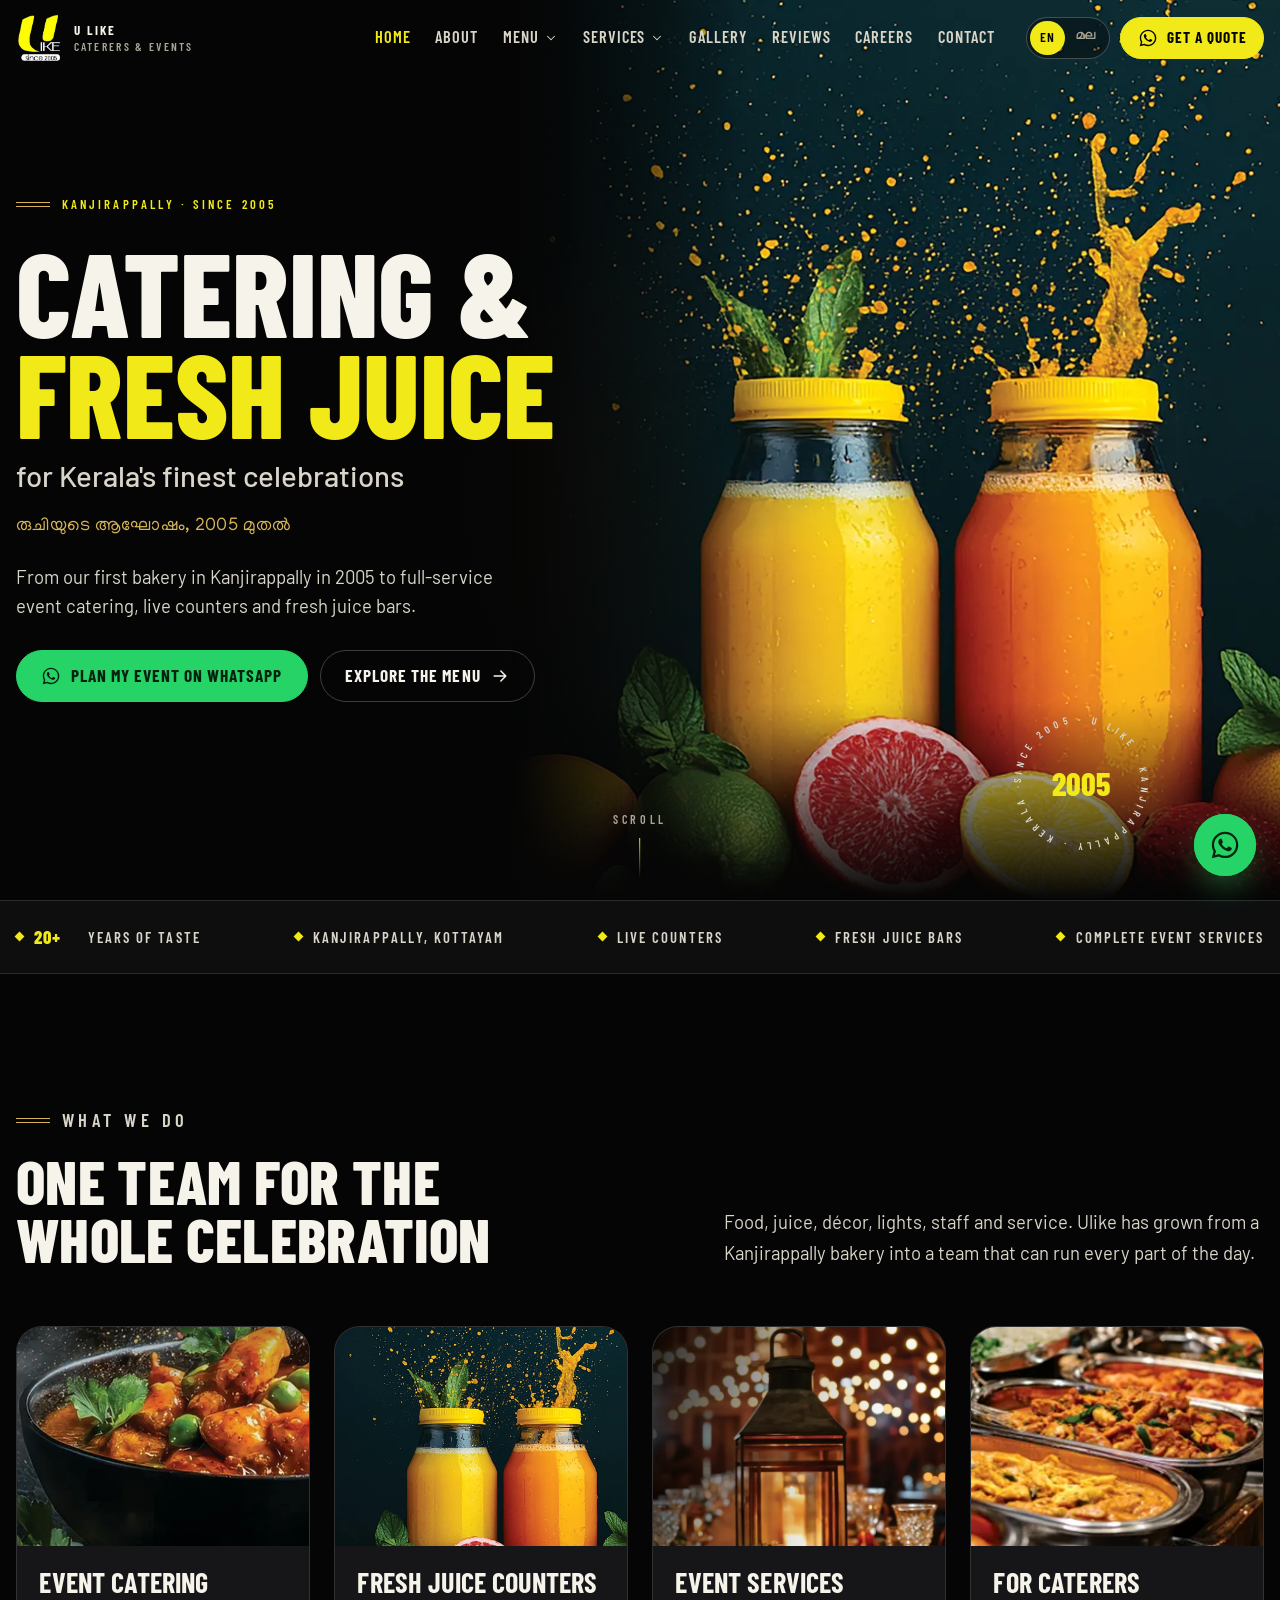
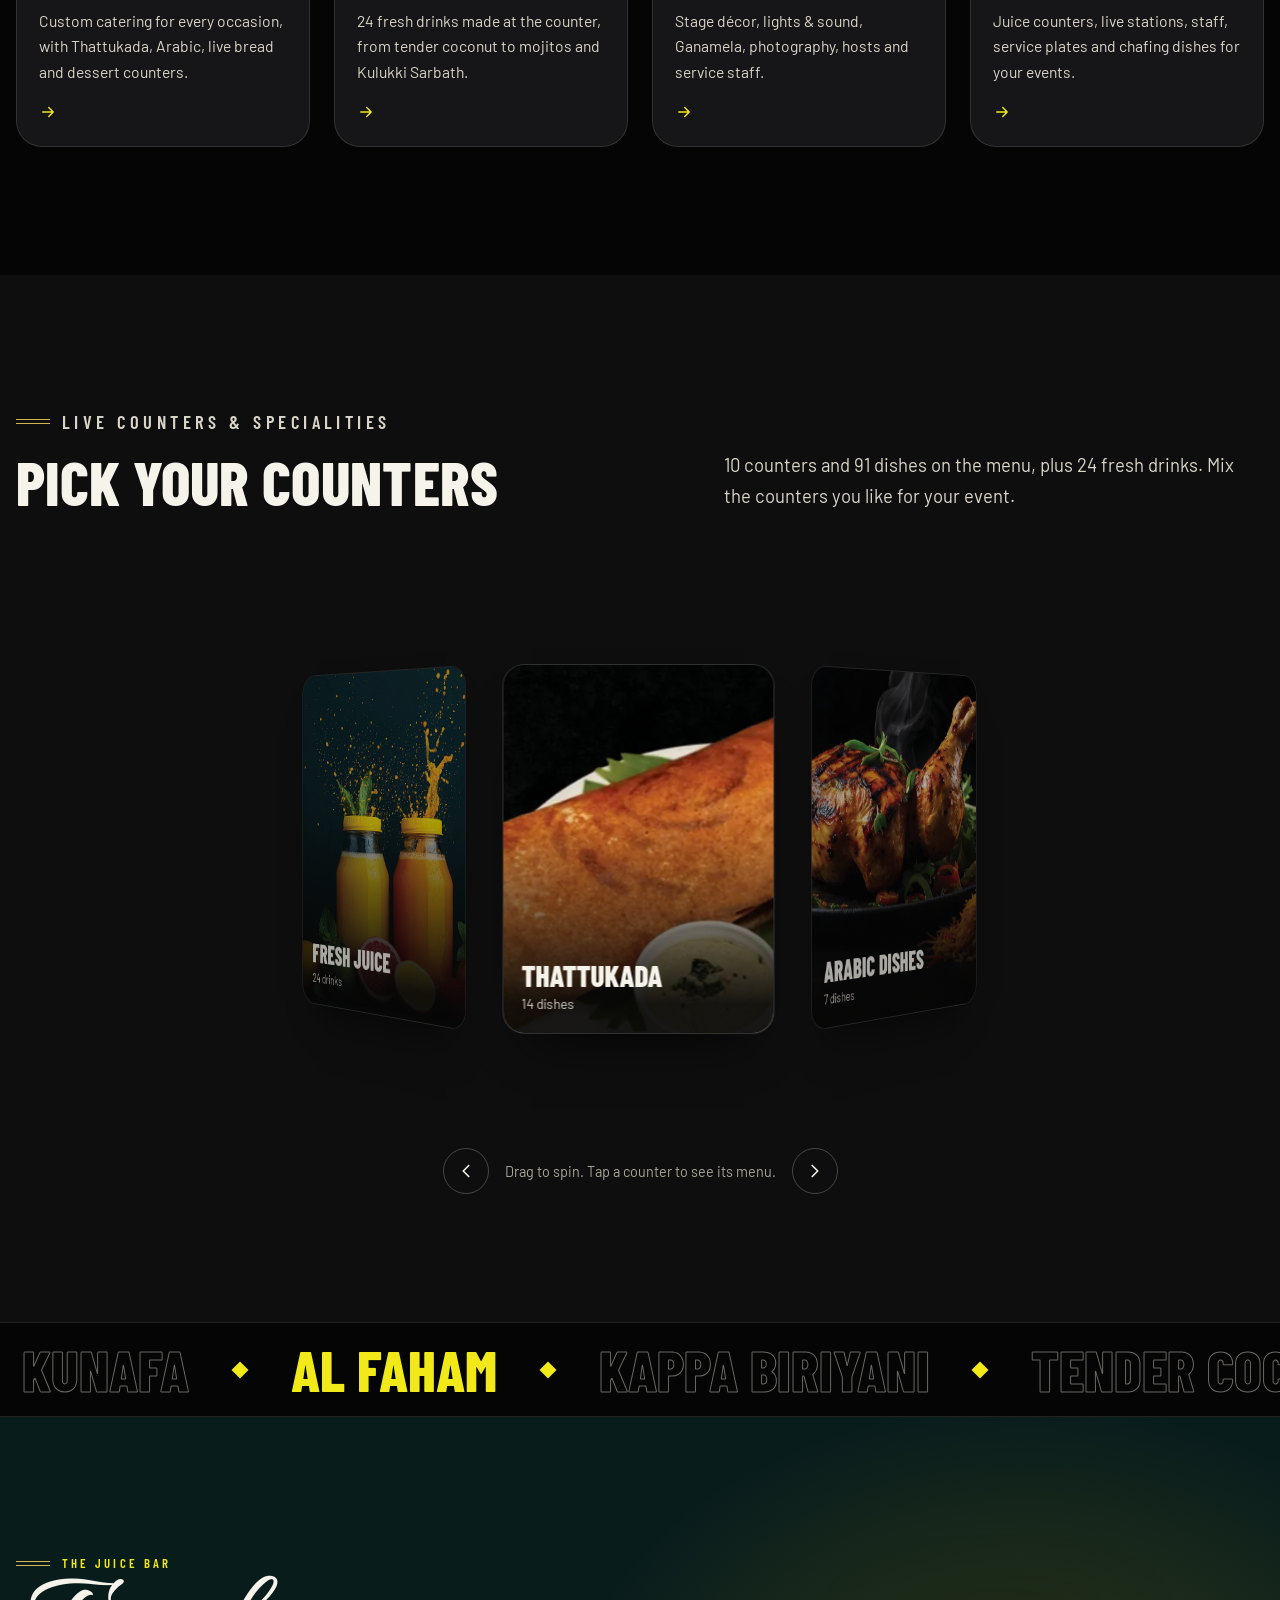
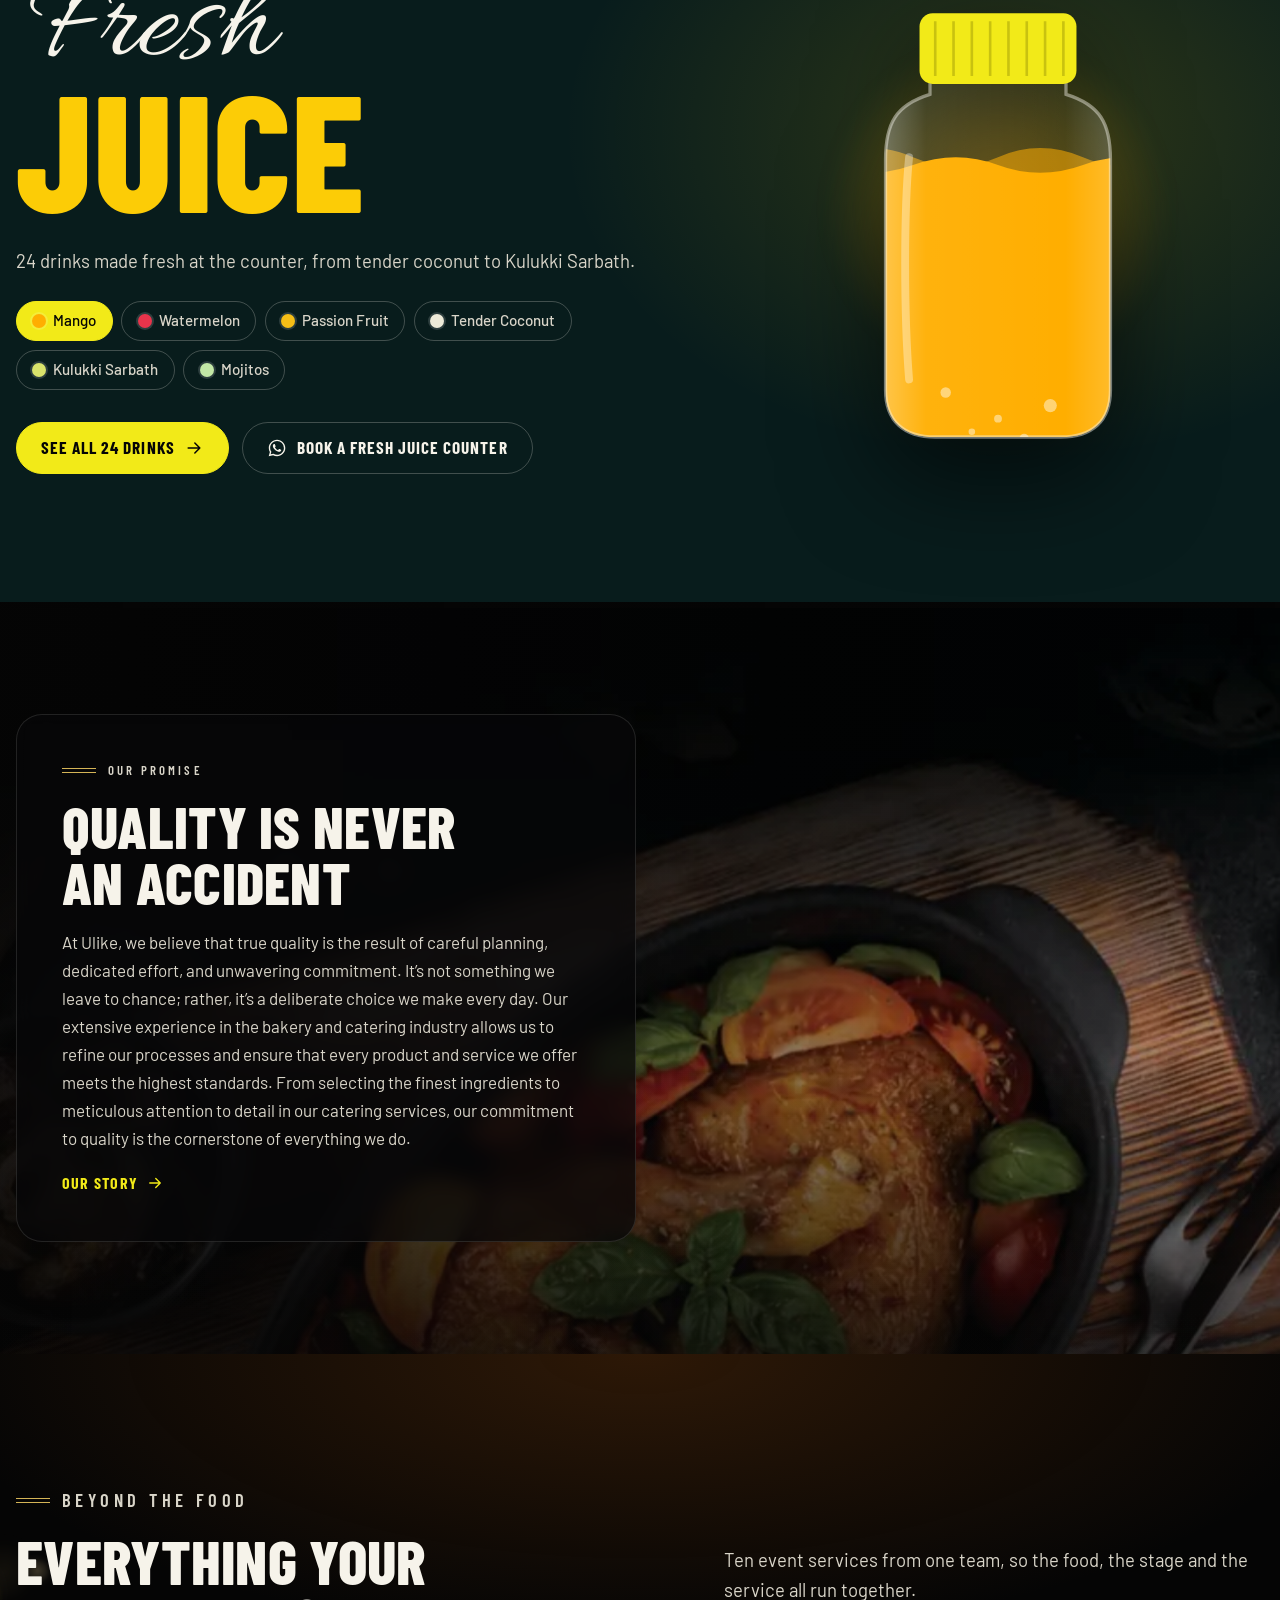
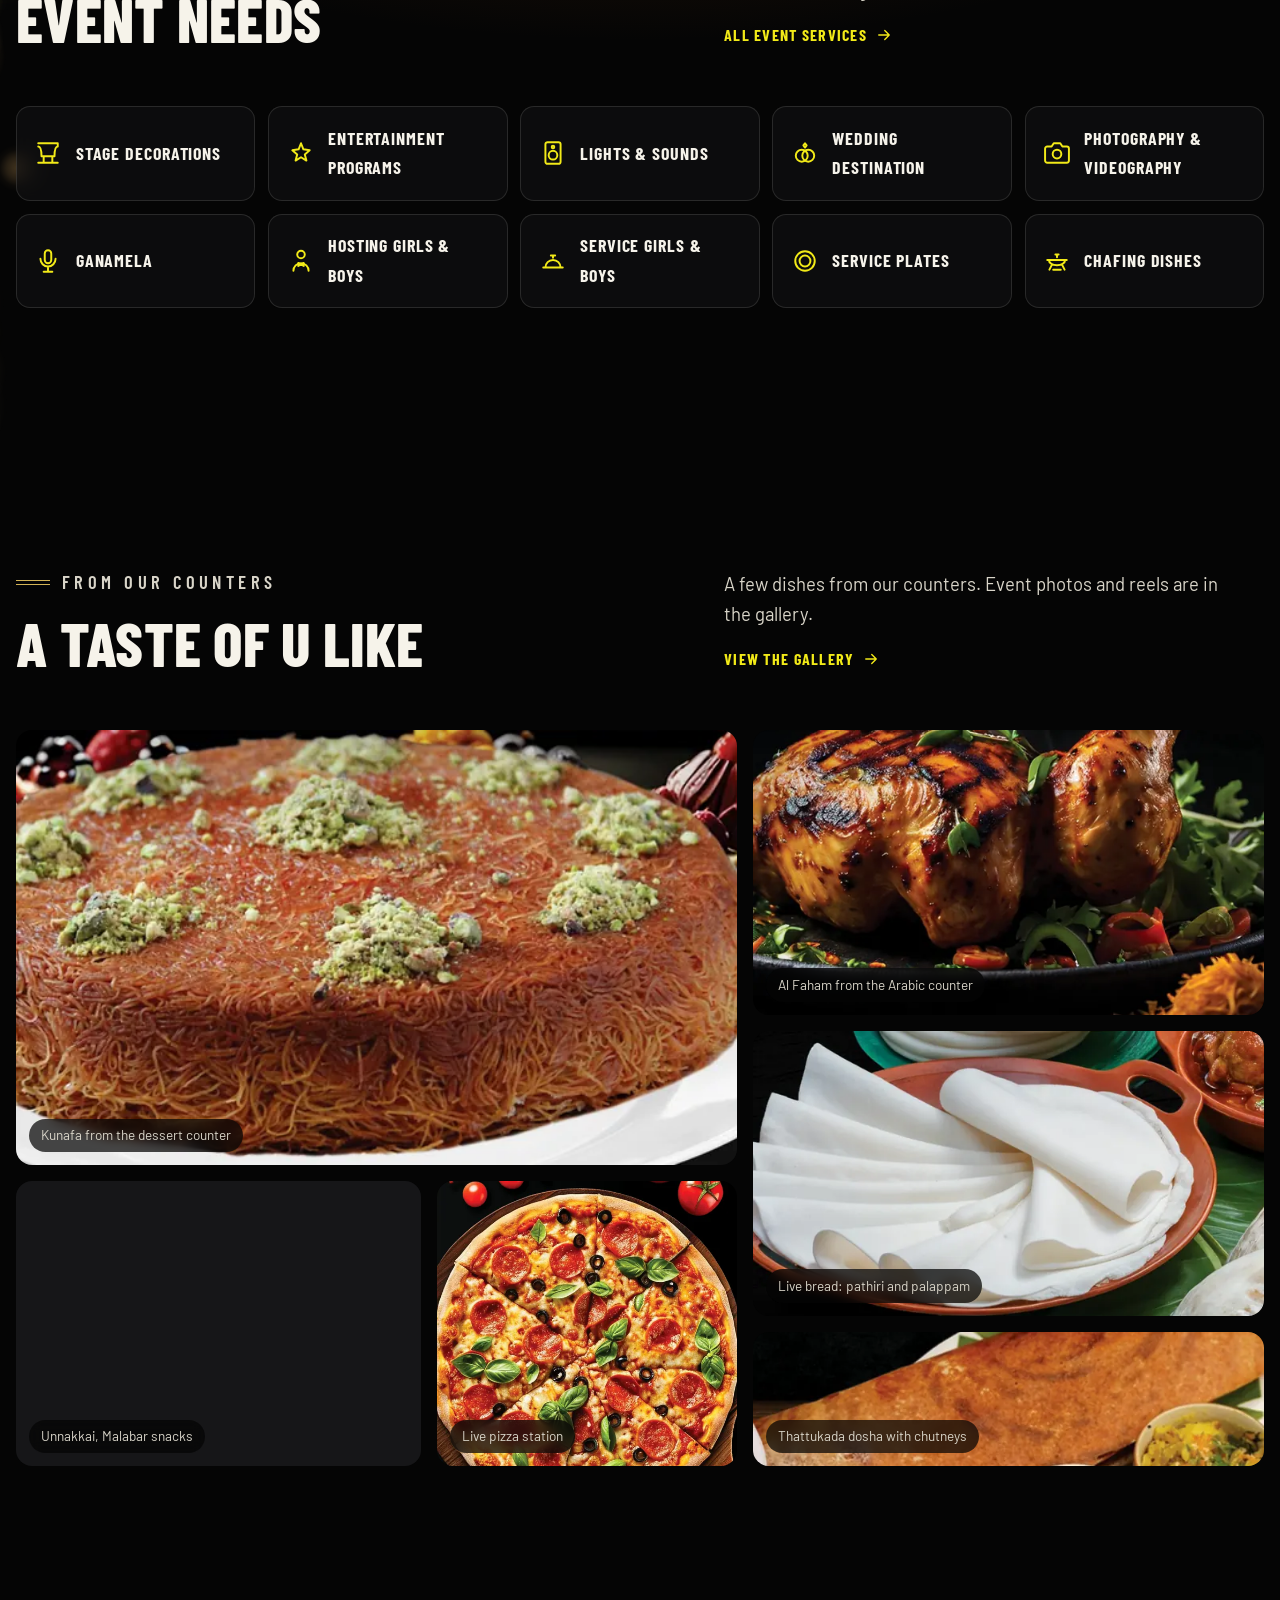
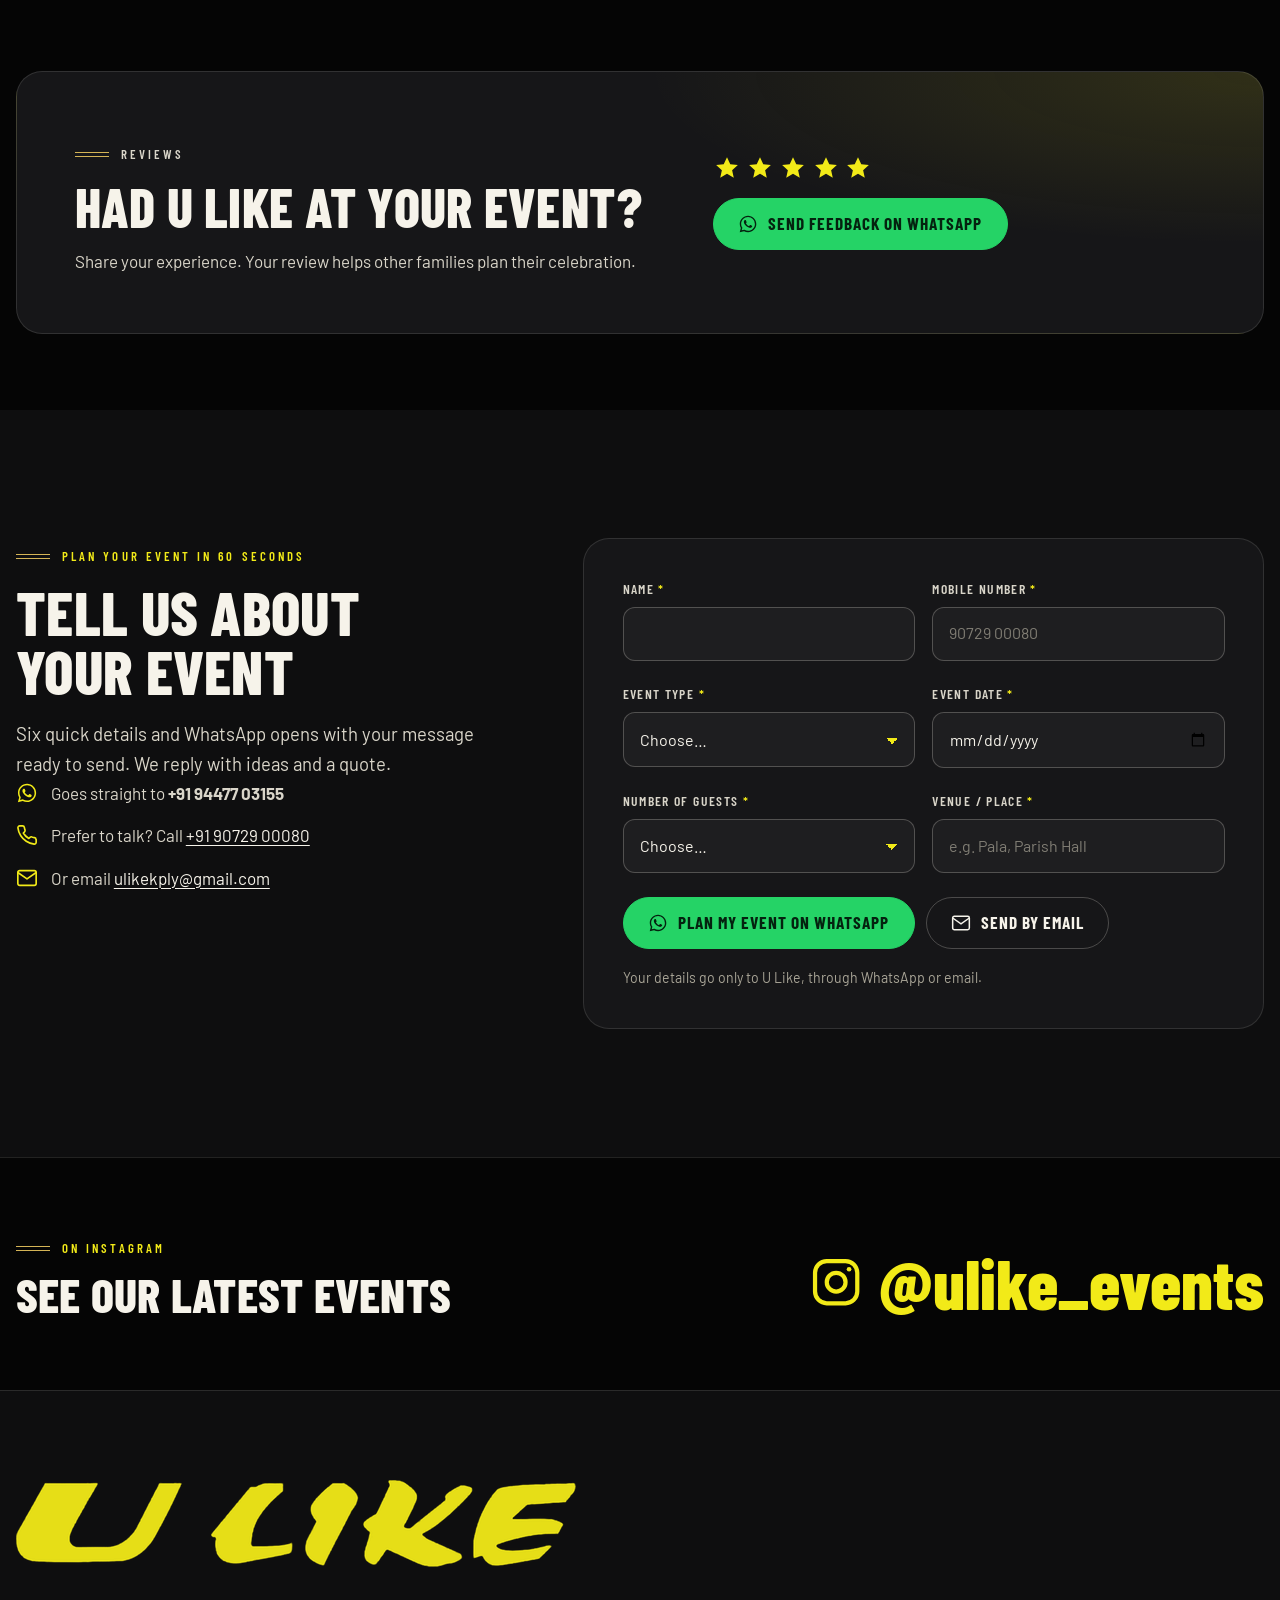
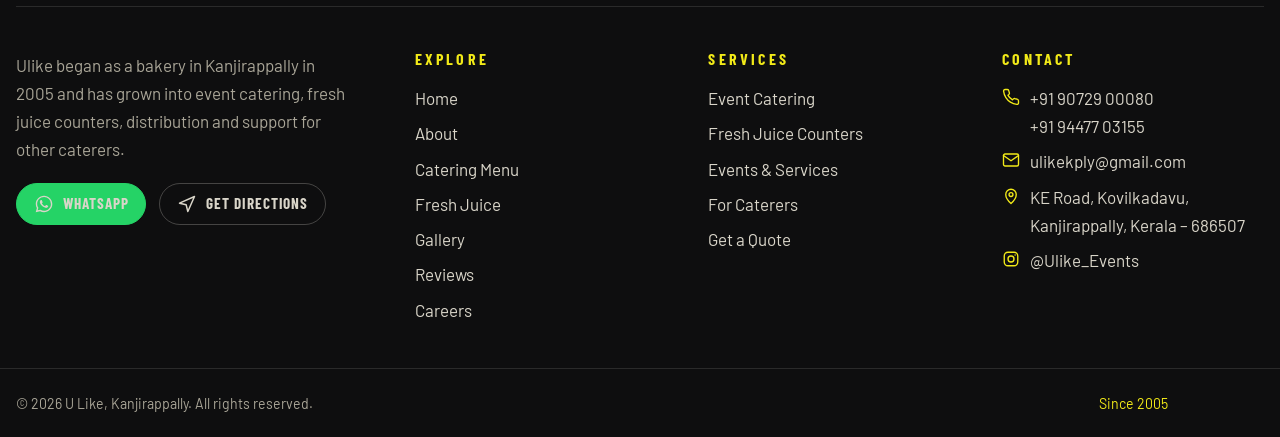
==== commit 3e1e3337: "Modify contact details in index.html Updated contact information and links in the footer section." ====
--- a/index.html
+++ b/index.html
@@ -62,7 +62,7 @@
   <div class="mobile-menu-foot">
     <div class="lang-toggle" role="group" aria-label="Language"><button type="button" data-lang="en" aria-pressed="true" lang="en">EN</button><button type="button" data-lang="ml" aria-pressed="false" lang="ml">മല</button></div>
     <a class="btn btn--wa btn--block" href="https://wa.me/919072900080?text=Hello%20U%20Like%21%20I%27d%20like%20to%20know%20more%20about%20your%20catering%20services." target="_blank" rel="noopener" data-open-quote><svg viewBox="0 0 24 24" aria-hidden="true" focusable="false"><path fill="currentColor" stroke="none" d="M12.04 2C6.58 2 2.13 6.45 2.13 11.91c0 1.75.46 3.45 1.32 4.95L2.05 22l5.25-1.38a9.9 9.9 0 0 0 4.74 1.21h.01c5.46 0 9.91-4.45 9.91-9.91C21.96 6.45 17.5 2 12.04 2zm0 18.15h-.01a8.2 8.2 0 0 1-4.19-1.15l-.3-.18-3.12.82.83-3.04-.2-.31a8.2 8.2 0 0 1-1.26-4.38c0-4.54 3.7-8.24 8.25-8.24 2.2 0 4.27.86 5.83 2.42a8.18 8.18 0 0 1 2.41 5.83c0 4.54-3.7 8.23-8.24 8.23zm4.52-6.16c-.25-.12-1.47-.72-1.69-.81-.23-.08-.39-.12-.56.12-.16.25-.64.81-.78.97-.14.17-.29.19-.54.06-.25-.12-1.05-.39-1.99-1.23-.74-.66-1.23-1.47-1.38-1.72-.14-.25-.02-.38.11-.51.11-.11.25-.29.37-.43.13-.15.17-.25.25-.42.08-.17.04-.31-.02-.43-.06-.12-.56-1.34-.76-1.84-.2-.48-.41-.42-.56-.43h-.48c-.17 0-.43.06-.66.31-.23.25-.86.85-.86 2.07 0 1.22.89 2.4 1.01 2.56.12.17 1.75 2.67 4.23 3.74.59.26 1.05.41 1.41.52.59.19 1.13.16 1.56.1.48-.07 1.47-.6 1.67-1.18.21-.58.21-1.07.14-1.18-.06-.1-.22-.16-.47-.28z"/></svg><span data-i18n="cta.quote">Get a Quote</span></a>
-    <p class="contact-lines"><a href="tel:+919072900080" data-cfg="phone1">+91 90729 00080</a> · <a href="tel:+919447703155" data-cfg="phone2">+91 94477 03155</a><br><a href="mailto:ulikekply@gmail.com" data-cfg="email">ulikekply@gmail.com</a></p>
+    <p class="contact-lines"><a href="tel:+919447703155" data-cfg="phone1">+91 94477 03155</a> · <a href="tel:+919447703155" data-cfg="phone2">+91 94477 03155</a><br><a href="mailto:ulikekply@gmail.com" data-cfg="email">ulikekply@gmail.com</a></p>
   </div>
 </div>
 <main id="main" tabindex="-1">
@@ -292,7 +292,7 @@
       <div>
         <h3 data-i18n="footer.contact">Contact</h3>
         <ul class="footer-contact">
-          <li><svg viewBox="0 0 24 24" fill="none" stroke="currentColor" stroke-width="1.8" stroke-linecap="round" stroke-linejoin="round" aria-hidden="true" focusable="false"><path d="M22 16.9v3a2 2 0 0 1-2.2 2 19.8 19.8 0 0 1-8.6-3.1 19.5 19.5 0 0 1-6-6A19.8 19.8 0 0 1 2.1 4.2 2 2 0 0 1 4.1 2h3a2 2 0 0 1 2 1.7c.1.9.4 1.8.7 2.7a2 2 0 0 1-.5 2.1L8 9.8a16 16 0 0 0 6 6l1.3-1.3a2 2 0 0 1 2.1-.4c.9.3 1.8.6 2.7.7a2 2 0 0 1 1.7 2z"/></svg><span><a href="tel:+919072900080" data-cfg="phone1" data-cfg-href="tel1">+91 90729 00080</a><br><a href="tel:+919447703155" data-cfg="phone2" data-cfg-href="tel2">+91 94477 03155</a></span></li>
+          <li><svg viewBox="0 0 24 24" fill="none" stroke="currentColor" stroke-width="1.8" stroke-linecap="round" stroke-linejoin="round" aria-hidden="true" focusable="false"><path d="M22 16.9v3a2 2 0 0 1-2.2 2 19.8 19.8 0 0 1-8.6-3.1 19.5 19.5 0 0 1-6-6A19.8 19.8 0 0 1 2.1 4.2 2 2 0 0 1 4.1 2h3a2 2 0 0 1 2 1.7c.1.9.4 1.8.7 2.7a2 2 0 0 1-.5 2.1L8 9.8a16 16 0 0 0 6 6l1.3-1.3a2 2 0 0 1 2.1-.4c.9.3 1.8.6 2.7.7a2 2 0 0 1 1.7 2z"/></svg><span><a href="tel:+919447703155" data-cfg="phone1" data-cfg-href="tel1">+91 94477 03155</a><br><a href="tel:+919447703155" data-cfg="phone2" data-cfg-href="tel2">+91 94477 03155</a></span></li>
           <li><svg viewBox="0 0 24 24" fill="none" stroke="currentColor" stroke-width="1.8" stroke-linecap="round" stroke-linejoin="round" aria-hidden="true" focusable="false"><rect x="2" y="4" width="20" height="16" rx="2"/><path d="M22 6l-10 7L2 6"/></svg><a href="mailto:ulikekply@gmail.com" data-cfg="email" data-cfg-href="mailto">ulikekply@gmail.com</a></li>
           <li><svg viewBox="0 0 24 24" fill="none" stroke="currentColor" stroke-width="1.8" stroke-linecap="round" stroke-linejoin="round" aria-hidden="true" focusable="false"><path d="M12 22s-7-6.2-7-12a7 7 0 0 1 14 0c0 5.8-7 12-7 12z"/><circle cx="12" cy="10" r="2.6"/></svg><a href="https://www.google.com/maps/search/?api=1&query=U%20Like%2C%20KE%20Road%2C%20Kovilkadavu%2C%20Kanjirappally%2C%20Kerala%20-%20686507" target="_blank" rel="noopener" data-cfg="address" data-cfg-href="maps">KE Road, Kovilkadavu, Kanjirappally, Kerala – 686507</a></li>
           <li data-cfg-wrap="hours" hidden><svg viewBox="0 0 24 24" fill="none" stroke="currentColor" stroke-width="1.8" stroke-linecap="round" stroke-linejoin="round" aria-hidden="true" focusable="false"><circle cx="12" cy="12" r="9"/><path d="M12 7v5l3 2"/></svg><span data-cfg="hours"></span></li>
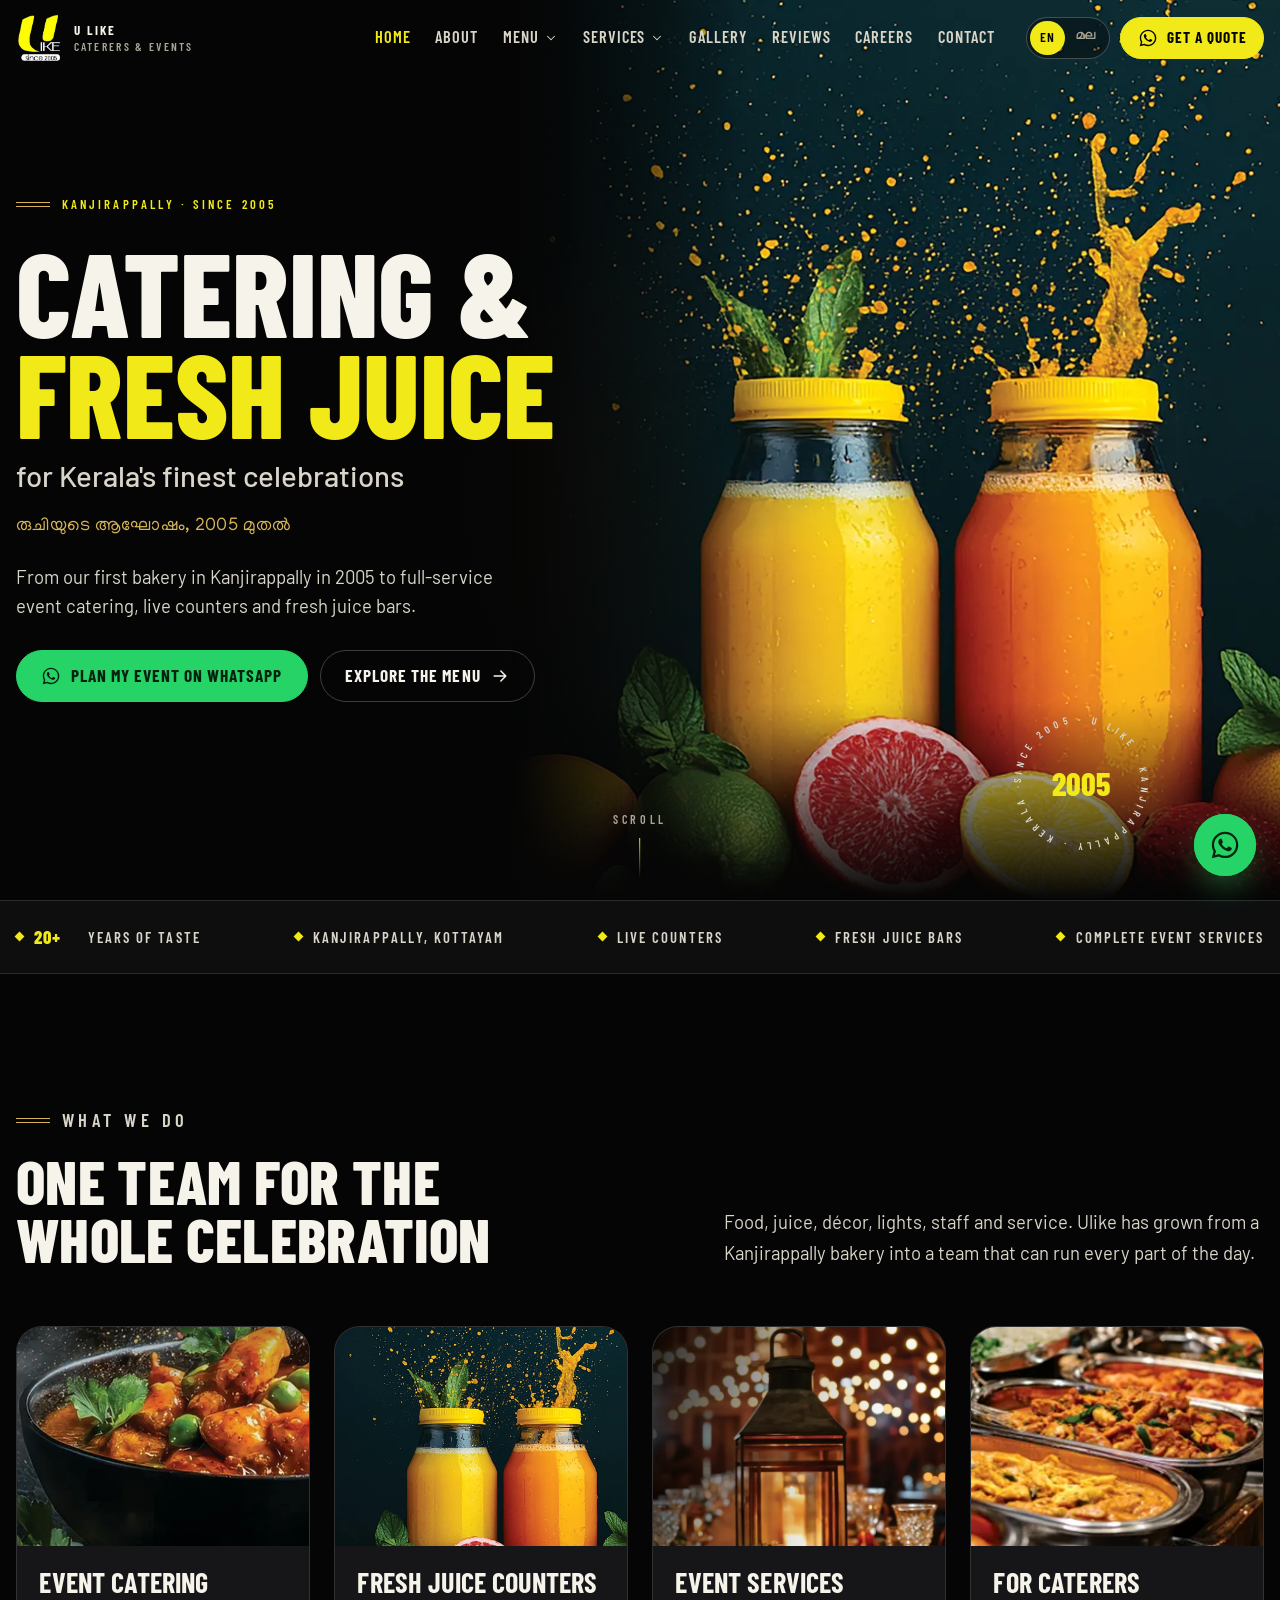
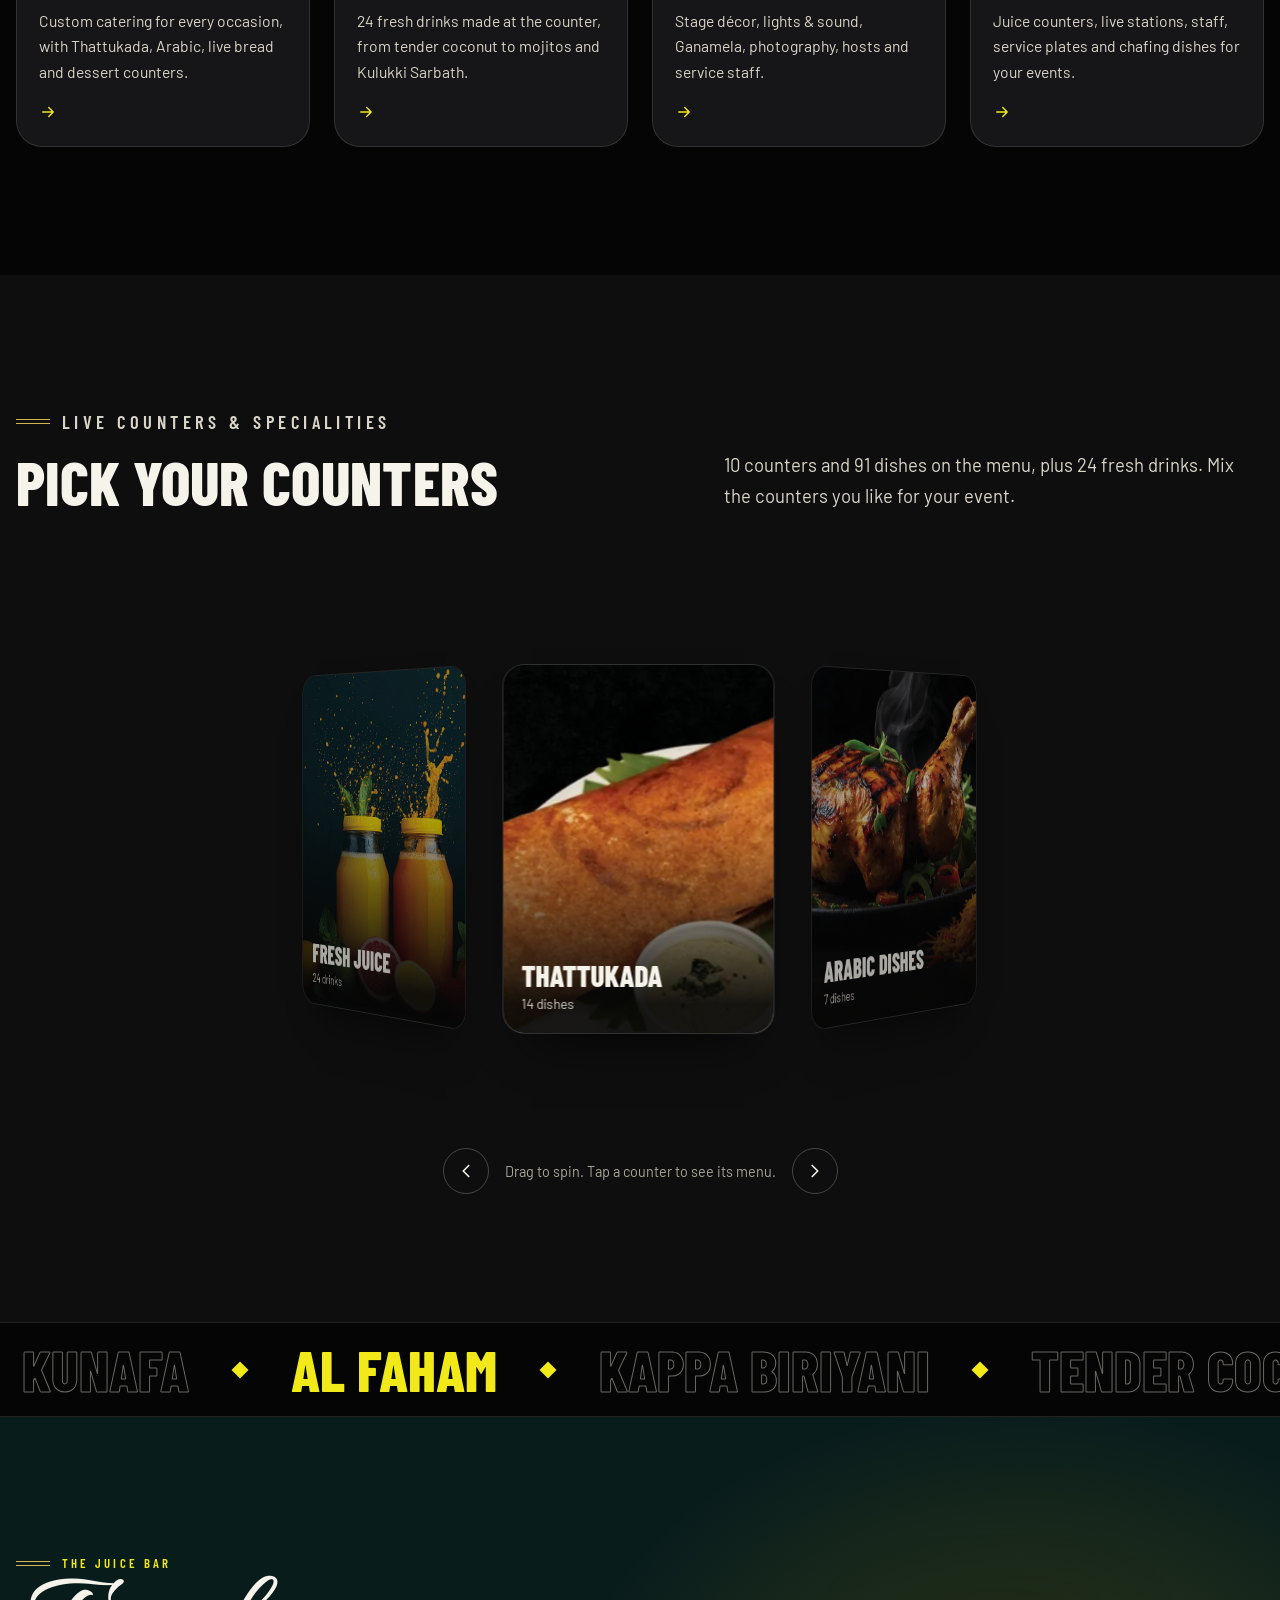
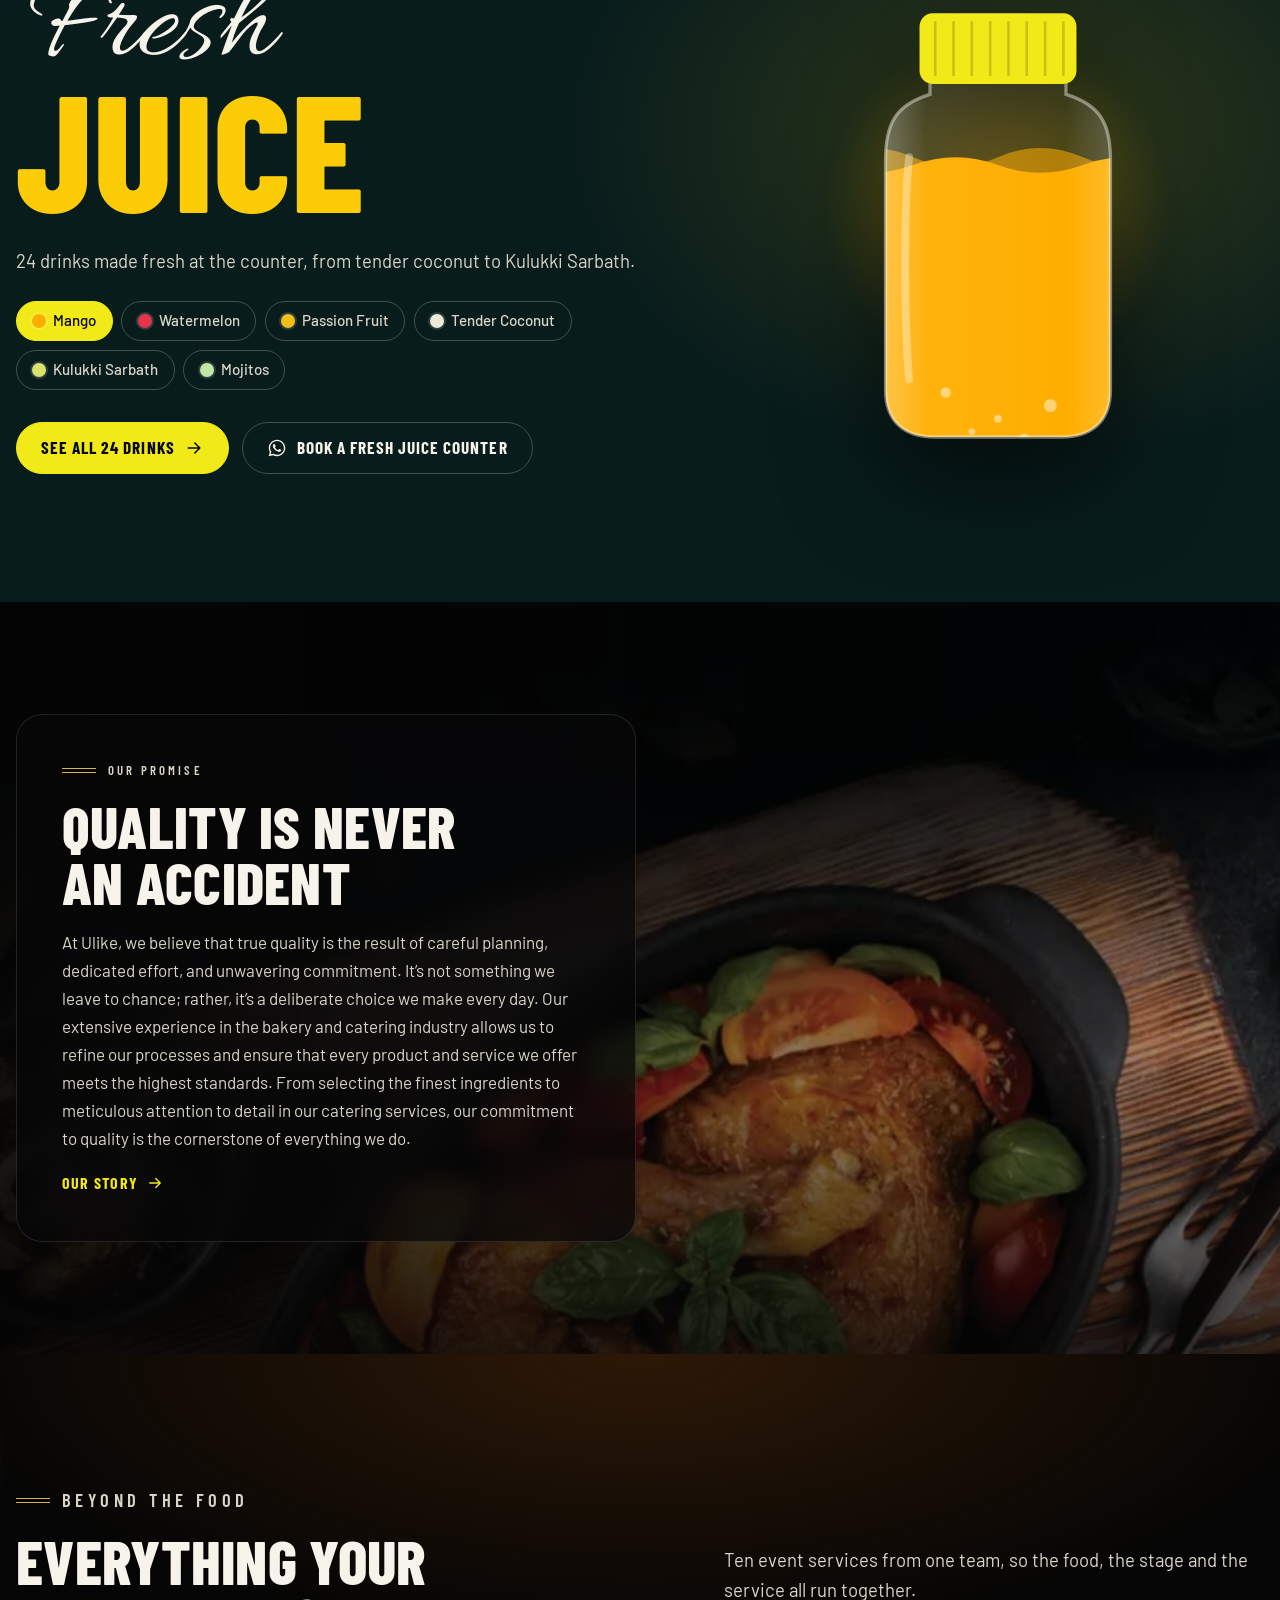
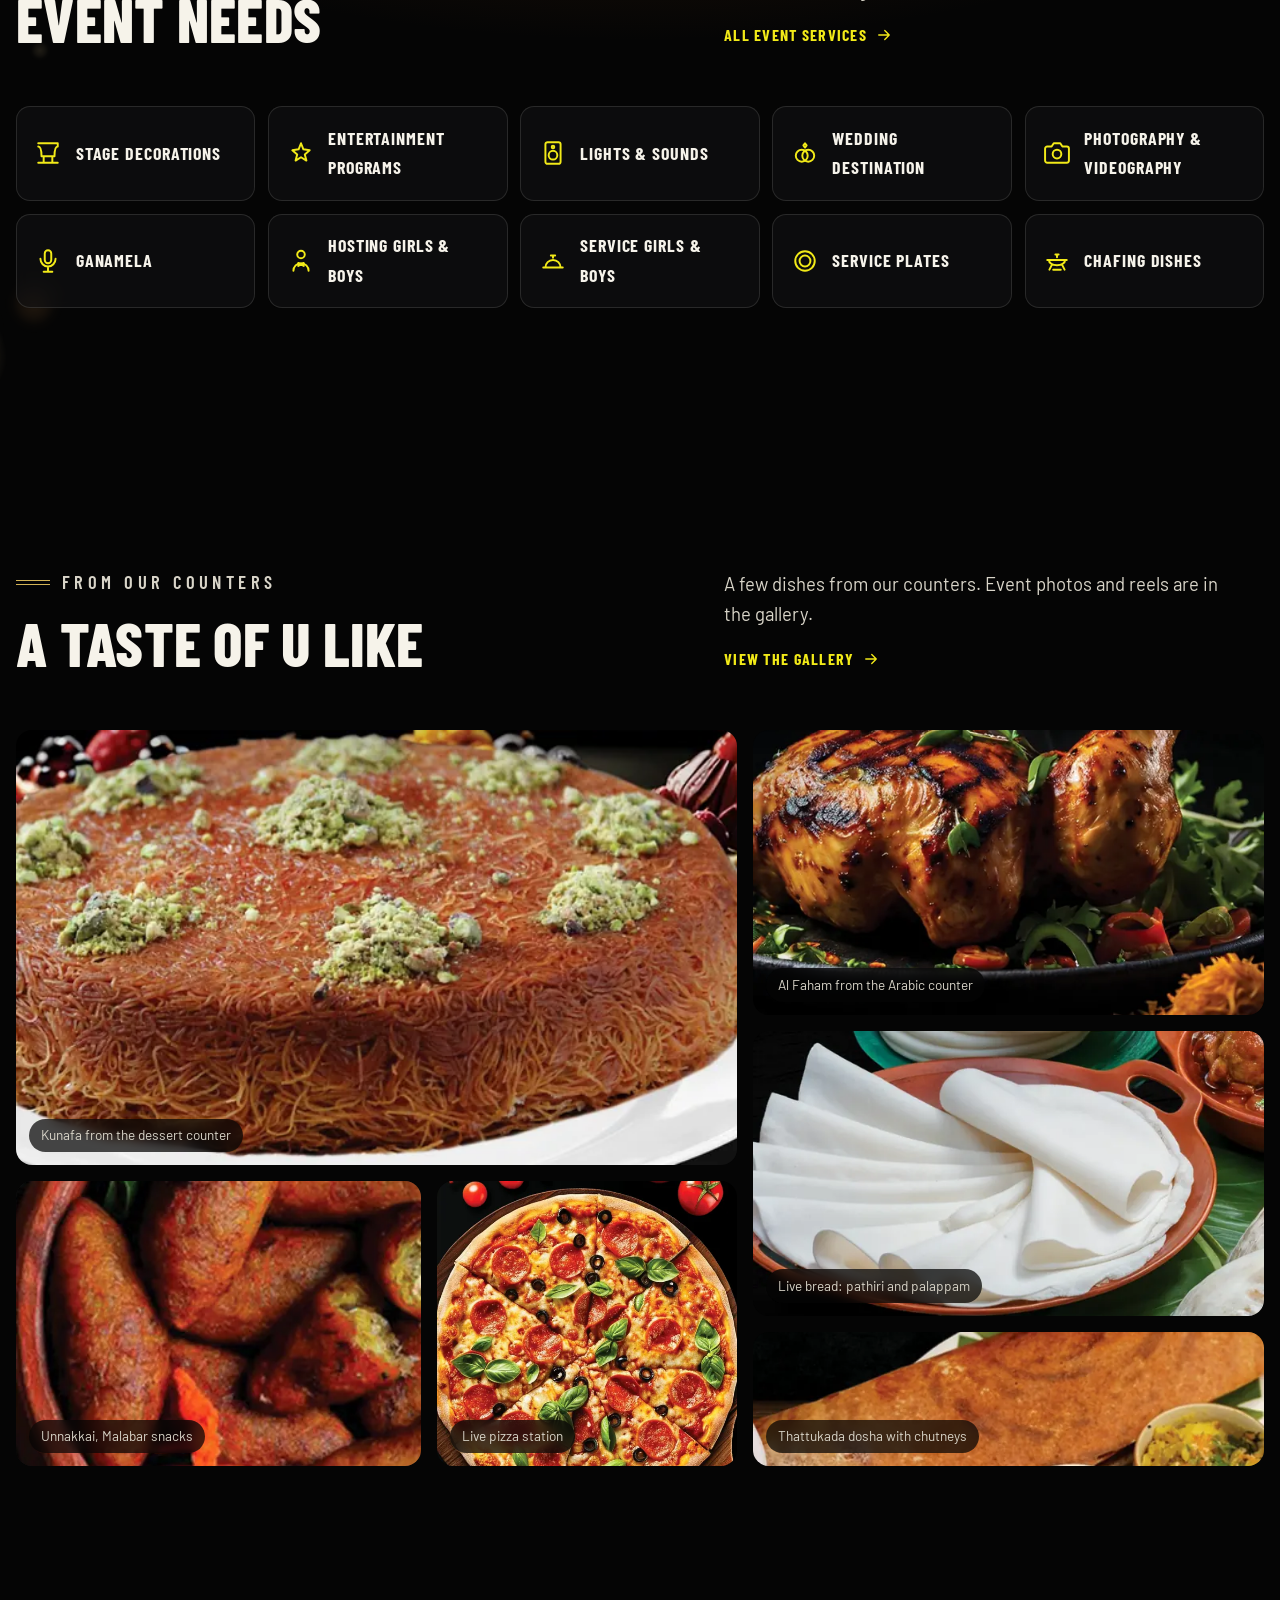
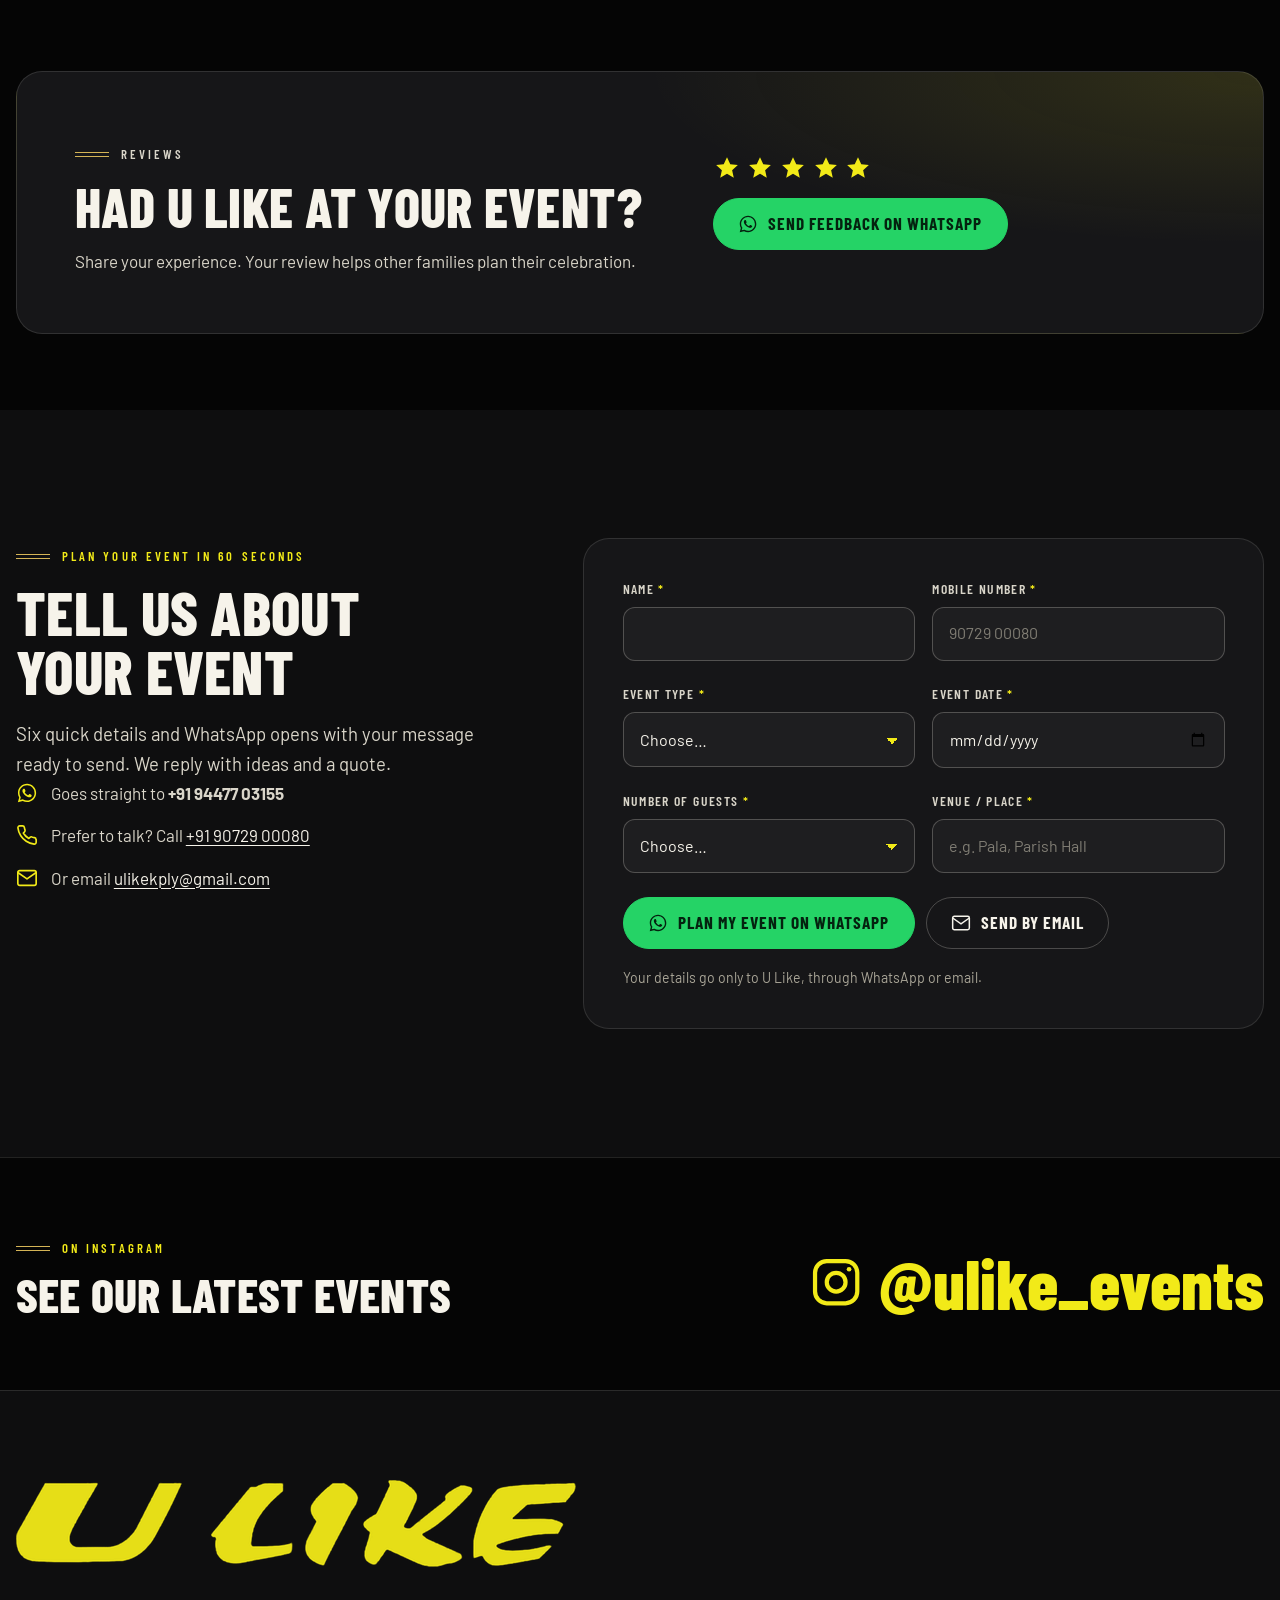
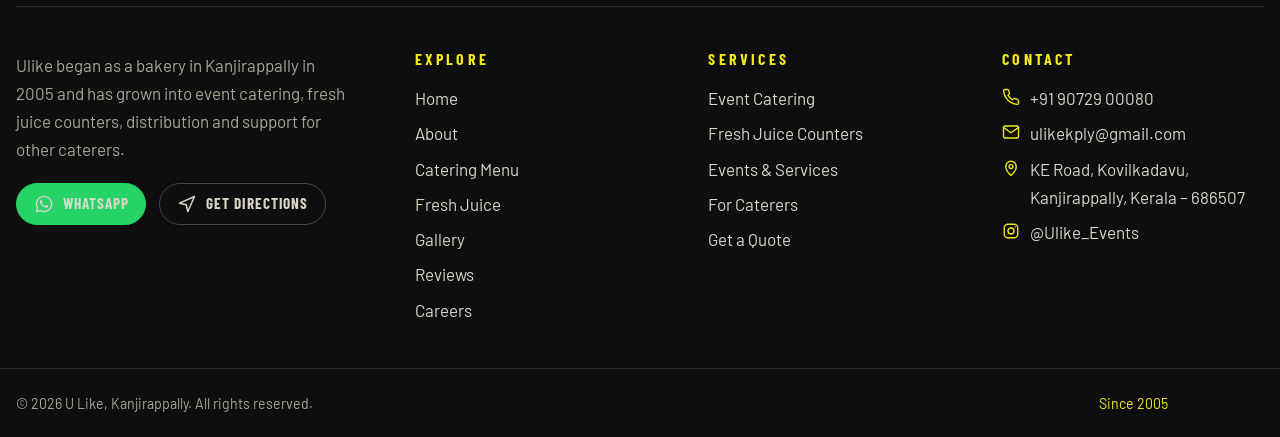
==== commit afffea93: "Update print statement from 'Hello' to 'Goodbye'" ====
--- a/index.html
+++ b/index.html
@@ -33,7 +33,7 @@
 <link rel="stylesheet" href="assets/css/pages.css">
 <script>(function(){var d=document.documentElement;d.classList.add('js');try{if(localStorage.getItem('ulike-lang')==='ml'){d.lang='ml';}}catch(e){}var rm=window.matchMedia&&matchMedia('(prefers-reduced-motion: reduce)').matches;try{if(!rm&&!localStorage.getItem('ulike-visited')){d.classList.add('show-preloader');}}catch(e){}try{if(!rm&&sessionStorage.getItem('ulike-wipe')==='1'){d.classList.add('wipe-enter');sessionStorage.removeItem('ulike-wipe');}}catch(e){}})();</script>
 <script type="importmap">{"imports":{"three":"https://cdn.jsdelivr.net/npm/three@0.160.0/build/three.module.js","three/addons/":"https://cdn.jsdelivr.net/npm/three@0.160.0/examples/jsm/"}}</script>
-<script type="application/ld+json">{"@context": "https://schema.org", "@type": "FoodEstablishment", "name": "U Like Caterers & Events", "alternateName": ["U Like", "Ulike", "Ulike Caters and Events"], "description": "Event catering, live food counters and fresh juice counters in Kanjirappally, Kerala, since 2005.", "image": "assets/img/og/ulike-og.jpg", "logo": "assets/img/logo/ulike-logo.png", "telephone": ["+919072900080", "+919447703155"], "email": "ulikekply@gmail.com", "foundingDate": "2005", "servesCuisine": ["Kerala", "Arabic", "Malabar", "Indian"], "address": {"@type": "PostalAddress", "streetAddress": "KE Road, Kovilkadavu", "addressLocality": "Kanjirappally", "addressRegion": "Kerala", "postalCode": "686507", "addressCountry": "IN"}, "sameAs": ["https://www.instagram.com/ulike_events/"]}</script>
+<script type="application/ld+json">{"@context": "https://schema.org", "@type": "FoodEstablishment", "name": "U Like Caterers & Events", "alternateName": ["U Like", "Ulike", "Ulike Caters and Events"], "description": "Event catering, live food counters and fresh juice counters in Kanjirappally, Kerala, since 2005.", "image": "assets/img/og/ulike-og.jpg", "logo": "assets/img/logo/ulike-logo.png", "telephone": "+919447703155", "email": "ulikekply@gmail.com", "foundingDate": "2005", "servesCuisine": ["Kerala", "Arabic", "Malabar", "Indian"], "address": {"@type": "PostalAddress", "streetAddress": "Chirakkadavu", "addressLocality": "Kanjirappally", "addressRegion": "Kerala", "addressCountry": "IN"}, "geo": {"@type": "GeoCoordinates", "latitude": 9.5262442, "longitude": 76.7750397}, "hasMap": "https://maps.app.goo.gl/ULbawqb2nt8uVe2U7", "sameAs": ["https://www.instagram.com/ulike_events/"]}</script>
 </head>
 <body class="has-hero" data-page="home">
 <div class="preloader" aria-hidden="true"><div class="preloader-inner"><img src="assets/img/logo/ulike-logo.png" width="141" height="152" alt=""><div class="preloader-bar"></div></div></div>
@@ -48,7 +48,7 @@
     <nav class="main-nav" aria-label="Main"><ul class="nav-list"><li><a class="nav-link" href="index.html" aria-current="page" data-i18n="nav.home">Home</a></li><li><a class="nav-link" href="about.html" data-i18n="nav.about">About</a></li><li class="has-sub"><button class="nav-link" type="button" aria-expanded="false" aria-haspopup="true"><span data-i18n="nav.menu">Menu</span><svg viewBox="0 0 24 24" fill="none" stroke="currentColor" stroke-width="1.8" stroke-linecap="round" stroke-linejoin="round" aria-hidden="true" focusable="false"><path d="M6 9l6 6 6-6"/></svg></button><ul class="sub-menu"><li><a href="menu.html"><span data-i18n="nav.cateringMenu">Catering Menu</span><small data-i18n="nav.cateringMenuSub">All counters and dishes</small></a></li><li><a href="fresh-juice.html"><span data-i18n="nav.freshJuice">Fresh Juice</span><small data-i18n="nav.freshJuiceSub">24 drinks and juice counters</small></a></li></ul></li><li class="has-sub"><button class="nav-link" type="button" aria-expanded="false" aria-haspopup="true"><span data-i18n="nav.services">Services</span><svg viewBox="0 0 24 24" fill="none" stroke="currentColor" stroke-width="1.8" stroke-linecap="round" stroke-linejoin="round" aria-hidden="true" focusable="false"><path d="M6 9l6 6 6-6"/></svg></button><ul class="sub-menu"><li><a href="events.html"><span data-i18n="nav.events">Events & Services</span><small data-i18n="nav.eventsSub">Décor, lights, staff and more</small></a></li><li><a href="for-caterers.html"><span data-i18n="nav.caterers">For Caterers</span><small data-i18n="nav.caterersSub">Partner with Ulike</small></a></li></ul></li><li><a class="nav-link" href="gallery.html" data-i18n="nav.gallery">Gallery</a></li><li><a class="nav-link" href="reviews.html" data-i18n="nav.reviews">Reviews</a></li><li><a class="nav-link" href="careers.html" data-i18n="nav.careers">Careers</a></li><li><a class="nav-link" href="contact.html" data-i18n="nav.contact">Contact</a></li></ul></nav>
     <div class="header-actions">
       <div class="lang-toggle" role="group" aria-label="Language"><button type="button" data-lang="en" aria-pressed="true" lang="en">EN</button><button type="button" data-lang="ml" aria-pressed="false" lang="ml">മല</button></div>
-      <a class="btn btn--sm btn-quote" href="https://wa.me/919072900080?text=Hello%20U%20Like%21%20I%27d%20like%20to%20know%20more%20about%20your%20catering%20services." target="_blank" rel="noopener" data-open-quote data-magnetic><svg viewBox="0 0 24 24" aria-hidden="true" focusable="false"><path fill="currentColor" stroke="none" d="M12.04 2C6.58 2 2.13 6.45 2.13 11.91c0 1.75.46 3.45 1.32 4.95L2.05 22l5.25-1.38a9.9 9.9 0 0 0 4.74 1.21h.01c5.46 0 9.91-4.45 9.91-9.91C21.96 6.45 17.5 2 12.04 2zm0 18.15h-.01a8.2 8.2 0 0 1-4.19-1.15l-.3-.18-3.12.82.83-3.04-.2-.31a8.2 8.2 0 0 1-1.26-4.38c0-4.54 3.7-8.24 8.25-8.24 2.2 0 4.27.86 5.83 2.42a8.18 8.18 0 0 1 2.41 5.83c0 4.54-3.7 8.23-8.24 8.23zm4.52-6.16c-.25-.12-1.47-.72-1.69-.81-.23-.08-.39-.12-.56.12-.16.25-.64.81-.78.97-.14.17-.29.19-.54.06-.25-.12-1.05-.39-1.99-1.23-.74-.66-1.23-1.47-1.38-1.72-.14-.25-.02-.38.11-.51.11-.11.25-.29.37-.43.13-.15.17-.25.25-.42.08-.17.04-.31-.02-.43-.06-.12-.56-1.34-.76-1.84-.2-.48-.41-.42-.56-.43h-.48c-.17 0-.43.06-.66.31-.23.25-.86.85-.86 2.07 0 1.22.89 2.4 1.01 2.56.12.17 1.75 2.67 4.23 3.74.59.26 1.05.41 1.41.52.59.19 1.13.16 1.56.1.48-.07 1.47-.6 1.67-1.18.21-.58.21-1.07.14-1.18-.06-.1-.22-.16-.47-.28z"/></svg><span data-i18n="cta.quote">Get a Quote</span></a>
+      <a class="btn btn--sm btn-quote" href="https://wa.me/919447703155?text=Hello%20U%20Like%21%20I%27d%20like%20to%20know%20more%20about%20your%20catering%20services." target="_blank" rel="noopener" data-open-quote data-magnetic><svg viewBox="0 0 24 24" aria-hidden="true" focusable="false"><path fill="currentColor" stroke="none" d="M12.04 2C6.58 2 2.13 6.45 2.13 11.91c0 1.75.46 3.45 1.32 4.95L2.05 22l5.25-1.38a9.9 9.9 0 0 0 4.74 1.21h.01c5.46 0 9.91-4.45 9.91-9.91C21.96 6.45 17.5 2 12.04 2zm0 18.15h-.01a8.2 8.2 0 0 1-4.19-1.15l-.3-.18-3.12.82.83-3.04-.2-.31a8.2 8.2 0 0 1-1.26-4.38c0-4.54 3.7-8.24 8.25-8.24 2.2 0 4.27.86 5.83 2.42a8.18 8.18 0 0 1 2.41 5.83c0 4.54-3.7 8.23-8.24 8.23zm4.52-6.16c-.25-.12-1.47-.72-1.69-.81-.23-.08-.39-.12-.56.12-.16.25-.64.81-.78.97-.14.17-.29.19-.54.06-.25-.12-1.05-.39-1.99-1.23-.74-.66-1.23-1.47-1.38-1.72-.14-.25-.02-.38.11-.51.11-.11.25-.29.37-.43.13-.15.17-.25.25-.42.08-.17.04-.31-.02-.43-.06-.12-.56-1.34-.76-1.84-.2-.48-.41-.42-.56-.43h-.48c-.17 0-.43.06-.66.31-.23.25-.86.85-.86 2.07 0 1.22.89 2.4 1.01 2.56.12.17 1.75 2.67 4.23 3.74.59.26 1.05.41 1.41.52.59.19 1.13.16 1.56.1.48-.07 1.47-.6 1.67-1.18.21-.58.21-1.07.14-1.18-.06-.1-.22-.16-.47-.28z"/></svg><span data-i18n="cta.quote">Get a Quote</span></a>
       <button class="menu-toggle" type="button" aria-expanded="false" aria-controls="mobile-menu" data-menu-open><span></span><span class="visually-hidden" data-i18n="nav.open">Open menu</span></button>
     </div>
   </div>
@@ -61,8 +61,8 @@
   <ul class="mobile-nav"><li><a href="index.html" aria-current="page"><span data-i18n="nav.home">Home</span></a></li><li><a href="about.html"><span data-i18n="nav.about">About</span></a></li><li><a href="menu.html"><span data-i18n="nav.cateringMenu">Catering Menu</span><small data-i18n="nav.cateringMenuSub">All counters and dishes</small></a></li><li><a href="fresh-juice.html"><span data-i18n="nav.freshJuice">Fresh Juice</span><small data-i18n="nav.freshJuiceSub">24 drinks and juice counters</small></a></li><li><a href="events.html"><span data-i18n="nav.events">Events & Services</span><small data-i18n="nav.eventsSub">Décor, lights, staff and more</small></a></li><li><a href="for-caterers.html"><span data-i18n="nav.caterers">For Caterers</span><small data-i18n="nav.caterersSub">Partner with Ulike</small></a></li><li><a href="gallery.html"><span data-i18n="nav.gallery">Gallery</span></a></li><li><a href="reviews.html"><span data-i18n="nav.reviews">Reviews</span></a></li><li><a href="careers.html"><span data-i18n="nav.careers">Careers</span></a></li><li><a href="contact.html"><span data-i18n="nav.contact">Contact</span></a></li></ul>
   <div class="mobile-menu-foot">
     <div class="lang-toggle" role="group" aria-label="Language"><button type="button" data-lang="en" aria-pressed="true" lang="en">EN</button><button type="button" data-lang="ml" aria-pressed="false" lang="ml">മല</button></div>
-    <a class="btn btn--wa btn--block" href="https://wa.me/919072900080?text=Hello%20U%20Like%21%20I%27d%20like%20to%20know%20more%20about%20your%20catering%20services." target="_blank" rel="noopener" data-open-quote><svg viewBox="0 0 24 24" aria-hidden="true" focusable="false"><path fill="currentColor" stroke="none" d="M12.04 2C6.58 2 2.13 6.45 2.13 11.91c0 1.75.46 3.45 1.32 4.95L2.05 22l5.25-1.38a9.9 9.9 0 0 0 4.74 1.21h.01c5.46 0 9.91-4.45 9.91-9.91C21.96 6.45 17.5 2 12.04 2zm0 18.15h-.01a8.2 8.2 0 0 1-4.19-1.15l-.3-.18-3.12.82.83-3.04-.2-.31a8.2 8.2 0 0 1-1.26-4.38c0-4.54 3.7-8.24 8.25-8.24 2.2 0 4.27.86 5.83 2.42a8.18 8.18 0 0 1 2.41 5.83c0 4.54-3.7 8.23-8.24 8.23zm4.52-6.16c-.25-.12-1.47-.72-1.69-.81-.23-.08-.39-.12-.56.12-.16.25-.64.81-.78.97-.14.17-.29.19-.54.06-.25-.12-1.05-.39-1.99-1.23-.74-.66-1.23-1.47-1.38-1.72-.14-.25-.02-.38.11-.51.11-.11.25-.29.37-.43.13-.15.17-.25.25-.42.08-.17.04-.31-.02-.43-.06-.12-.56-1.34-.76-1.84-.2-.48-.41-.42-.56-.43h-.48c-.17 0-.43.06-.66.31-.23.25-.86.85-.86 2.07 0 1.22.89 2.4 1.01 2.56.12.17 1.75 2.67 4.23 3.74.59.26 1.05.41 1.41.52.59.19 1.13.16 1.56.1.48-.07 1.47-.6 1.67-1.18.21-.58.21-1.07.14-1.18-.06-.1-.22-.16-.47-.28z"/></svg><span data-i18n="cta.quote">Get a Quote</span></a>
-    <p class="contact-lines"><a href="tel:+919447703155" data-cfg="phone1">+91 94477 03155</a> · <a href="tel:+919447703155" data-cfg="phone2">+91 94477 03155</a><br><a href="mailto:ulikekply@gmail.com" data-cfg="email">ulikekply@gmail.com</a></p>
+    <a class="btn btn--wa btn--block" href="https://wa.me/919447703155?text=Hello%20U%20Like%21%20I%27d%20like%20to%20know%20more%20about%20your%20catering%20services." target="_blank" rel="noopener" data-open-quote><svg viewBox="0 0 24 24" aria-hidden="true" focusable="false"><path fill="currentColor" stroke="none" d="M12.04 2C6.58 2 2.13 6.45 2.13 11.91c0 1.75.46 3.45 1.32 4.95L2.05 22l5.25-1.38a9.9 9.9 0 0 0 4.74 1.21h.01c5.46 0 9.91-4.45 9.91-9.91C21.96 6.45 17.5 2 12.04 2zm0 18.15h-.01a8.2 8.2 0 0 1-4.19-1.15l-.3-.18-3.12.82.83-3.04-.2-.31a8.2 8.2 0 0 1-1.26-4.38c0-4.54 3.7-8.24 8.25-8.24 2.2 0 4.27.86 5.83 2.42a8.18 8.18 0 0 1 2.41 5.83c0 4.54-3.7 8.23-8.24 8.23zm4.52-6.16c-.25-.12-1.47-.72-1.69-.81-.23-.08-.39-.12-.56.12-.16.25-.64.81-.78.97-.14.17-.29.19-.54.06-.25-.12-1.05-.39-1.99-1.23-.74-.66-1.23-1.47-1.38-1.72-.14-.25-.02-.38.11-.51.11-.11.25-.29.37-.43.13-.15.17-.25.25-.42.08-.17.04-.31-.02-.43-.06-.12-.56-1.34-.76-1.84-.2-.48-.41-.42-.56-.43h-.48c-.17 0-.43.06-.66.31-.23.25-.86.85-.86 2.07 0 1.22.89 2.4 1.01 2.56.12.17 1.75 2.67 4.23 3.74.59.26 1.05.41 1.41.52.59.19 1.13.16 1.56.1.48-.07 1.47-.6 1.67-1.18.21-.58.21-1.07.14-1.18-.06-.1-.22-.16-.47-.28z"/></svg><span data-i18n="cta.quote">Get a Quote</span></a>
+    <p class="contact-lines"><a href="tel:+919447703155" data-cfg="phone1">+91 94477 03155</a><br><a href="mailto:ulikekply@gmail.com" data-cfg="email">ulikekply@gmail.com</a></p>
   </div>
 </div>
 <main id="main" tabindex="-1">
@@ -78,7 +78,7 @@
       <p class="hero-ml" lang="ml">രുചിയുടെ ആഘോഷം, 2005 മുതൽ</p>
       <p class="lead hero-lead" data-i18n="home.sub">From our first bakery in Kanjirappally in 2005 to full-service event catering, live counters and fresh juice bars.</p>
       <div class="btn-row">
-        <a class="btn btn--wa" href="https://wa.me/919072900080?text=Hello%20U%20Like%21%20I%27d%20like%20to%20know%20more%20about%20your%20catering%20services." target="_blank" rel="noopener" data-open-quote data-magnetic ><svg viewBox="0 0 24 24" aria-hidden="true" focusable="false"><path fill="currentColor" stroke="none" d="M12.04 2C6.58 2 2.13 6.45 2.13 11.91c0 1.75.46 3.45 1.32 4.95L2.05 22l5.25-1.38a9.9 9.9 0 0 0 4.74 1.21h.01c5.46 0 9.91-4.45 9.91-9.91C21.96 6.45 17.5 2 12.04 2zm0 18.15h-.01a8.2 8.2 0 0 1-4.19-1.15l-.3-.18-3.12.82.83-3.04-.2-.31a8.2 8.2 0 0 1-1.26-4.38c0-4.54 3.7-8.24 8.25-8.24 2.2 0 4.27.86 5.83 2.42a8.18 8.18 0 0 1 2.41 5.83c0 4.54-3.7 8.23-8.24 8.23zm4.52-6.16c-.25-.12-1.47-.72-1.69-.81-.23-.08-.39-.12-.56.12-.16.25-.64.81-.78.97-.14.17-.29.19-.54.06-.25-.12-1.05-.39-1.99-1.23-.74-.66-1.23-1.47-1.38-1.72-.14-.25-.02-.38.11-.51.11-.11.25-.29.37-.43.13-.15.17-.25.25-.42.08-.17.04-.31-.02-.43-.06-.12-.56-1.34-.76-1.84-.2-.48-.41-.42-.56-.43h-.48c-.17 0-.43.06-.66.31-.23.25-.86.85-.86 2.07 0 1.22.89 2.4 1.01 2.56.12.17 1.75 2.67 4.23 3.74.59.26 1.05.41 1.41.52.59.19 1.13.16 1.56.1.48-.07 1.47-.6 1.67-1.18.21-.58.21-1.07.14-1.18-.06-.1-.22-.16-.47-.28z"/></svg><span data-i18n="cta.planWa">Plan My Event on WhatsApp</span></a>
+        <a class="btn btn--wa" href="https://wa.me/919447703155?text=Hello%20U%20Like%21%20I%27d%20like%20to%20know%20more%20about%20your%20catering%20services." target="_blank" rel="noopener" data-open-quote data-magnetic ><svg viewBox="0 0 24 24" aria-hidden="true" focusable="false"><path fill="currentColor" stroke="none" d="M12.04 2C6.58 2 2.13 6.45 2.13 11.91c0 1.75.46 3.45 1.32 4.95L2.05 22l5.25-1.38a9.9 9.9 0 0 0 4.74 1.21h.01c5.46 0 9.91-4.45 9.91-9.91C21.96 6.45 17.5 2 12.04 2zm0 18.15h-.01a8.2 8.2 0 0 1-4.19-1.15l-.3-.18-3.12.82.83-3.04-.2-.31a8.2 8.2 0 0 1-1.26-4.38c0-4.54 3.7-8.24 8.25-8.24 2.2 0 4.27.86 5.83 2.42a8.18 8.18 0 0 1 2.41 5.83c0 4.54-3.7 8.23-8.24 8.23zm4.52-6.16c-.25-.12-1.47-.72-1.69-.81-.23-.08-.39-.12-.56.12-.16.25-.64.81-.78.97-.14.17-.29.19-.54.06-.25-.12-1.05-.39-1.99-1.23-.74-.66-1.23-1.47-1.38-1.72-.14-.25-.02-.38.11-.51.11-.11.25-.29.37-.43.13-.15.17-.25.25-.42.08-.17.04-.31-.02-.43-.06-.12-.56-1.34-.76-1.84-.2-.48-.41-.42-.56-.43h-.48c-.17 0-.43.06-.66.31-.23.25-.86.85-.86 2.07 0 1.22.89 2.4 1.01 2.56.12.17 1.75 2.67 4.23 3.74.59.26 1.05.41 1.41.52.59.19 1.13.16 1.56.1.48-.07 1.47-.6 1.67-1.18.21-.58.21-1.07.14-1.18-.06-.1-.22-.16-.47-.28z"/></svg><span data-i18n="cta.planWa">Plan My Event on WhatsApp</span></a>
         <a class="btn btn--ghost" href="menu.html" data-magnetic><span data-i18n="cta.exploreMenu">Explore the Menu</span><svg viewBox="0 0 24 24" fill="none" stroke="currentColor" stroke-width="1.8" stroke-linecap="round" stroke-linejoin="round" aria-hidden="true" focusable="false"><path d="M5 12h14M13 6l6 6-6 6"/></svg></a>
       </div>
     </div>
@@ -155,7 +155,7 @@
       <div class="chip-row juice-picks" role="group" aria-label="Featured drinks" data-juice-picks><button class="chip" type="button" data-liquid="#FFAE00" aria-pressed="true"><i class="swatch" style="--c:#FFAE00"></i>Mango</button><button class="chip" type="button" data-liquid="#E8344B" aria-pressed="false"><i class="swatch" style="--c:#E8344B"></i>Watermelon</button><button class="chip" type="button" data-liquid="#F5BE16" aria-pressed="false"><i class="swatch" style="--c:#F5BE16"></i>Passion Fruit</button><button class="chip" type="button" data-liquid="#EDEAD8" aria-pressed="false"><i class="swatch" style="--c:#EDEAD8"></i>Tender Coconut</button><button class="chip" type="button" data-liquid="#D9E36B" aria-pressed="false"><i class="swatch" style="--c:#D9E36B"></i>Kulukki Sarbath</button><button class="chip" type="button" data-liquid="#C3E8A6" aria-pressed="false"><i class="swatch" style="--c:#C3E8A6"></i>Mojitos</button></div>
       <div class="btn-row">
         <a class="btn" href="fresh-juice.html" data-magnetic><span data-i18n="cta.seeAllJuice">See all 24 drinks</span><svg viewBox="0 0 24 24" fill="none" stroke="currentColor" stroke-width="1.8" stroke-linecap="round" stroke-linejoin="round" aria-hidden="true" focusable="false"><path d="M5 12h14M13 6l6 6-6 6"/></svg></a>
-        <a class="btn btn--ghost" href="https://wa.me/919072900080?text=Hello%20U%20Like%21%20I%27d%20like%20to%20know%20more%20about%20your%20catering%20services." target="_blank" rel="noopener" data-open-quote data-services="Fresh juice counter" data-magnetic ><svg viewBox="0 0 24 24" aria-hidden="true" focusable="false"><path fill="currentColor" stroke="none" d="M12.04 2C6.58 2 2.13 6.45 2.13 11.91c0 1.75.46 3.45 1.32 4.95L2.05 22l5.25-1.38a9.9 9.9 0 0 0 4.74 1.21h.01c5.46 0 9.91-4.45 9.91-9.91C21.96 6.45 17.5 2 12.04 2zm0 18.15h-.01a8.2 8.2 0 0 1-4.19-1.15l-.3-.18-3.12.82.83-3.04-.2-.31a8.2 8.2 0 0 1-1.26-4.38c0-4.54 3.7-8.24 8.25-8.24 2.2 0 4.27.86 5.83 2.42a8.18 8.18 0 0 1 2.41 5.83c0 4.54-3.7 8.23-8.24 8.23zm4.52-6.16c-.25-.12-1.47-.72-1.69-.81-.23-.08-.39-.12-.56.12-.16.25-.64.81-.78.97-.14.17-.29.19-.54.06-.25-.12-1.05-.39-1.99-1.23-.74-.66-1.23-1.47-1.38-1.72-.14-.25-.02-.38.11-.51.11-.11.25-.29.37-.43.13-.15.17-.25.25-.42.08-.17.04-.31-.02-.43-.06-.12-.56-1.34-.76-1.84-.2-.48-.41-.42-.56-.43h-.48c-.17 0-.43.06-.66.31-.23.25-.86.85-.86 2.07 0 1.22.89 2.4 1.01 2.56.12.17 1.75 2.67 4.23 3.74.59.26 1.05.41 1.41.52.59.19 1.13.16 1.56.1.48-.07 1.47-.6 1.67-1.18.21-.58.21-1.07.14-1.18-.06-.1-.22-.16-.47-.28z"/></svg><span data-i18n="cta.bookJuice">Book a Fresh Juice Counter</span></a>
+        <a class="btn btn--ghost" href="https://wa.me/919447703155?text=Hello%20U%20Like%21%20I%27d%20like%20to%20know%20more%20about%20your%20catering%20services." target="_blank" rel="noopener" data-open-quote data-services="Fresh juice counter" data-magnetic ><svg viewBox="0 0 24 24" aria-hidden="true" focusable="false"><path fill="currentColor" stroke="none" d="M12.04 2C6.58 2 2.13 6.45 2.13 11.91c0 1.75.46 3.45 1.32 4.95L2.05 22l5.25-1.38a9.9 9.9 0 0 0 4.74 1.21h.01c5.46 0 9.91-4.45 9.91-9.91C21.96 6.45 17.5 2 12.04 2zm0 18.15h-.01a8.2 8.2 0 0 1-4.19-1.15l-.3-.18-3.12.82.83-3.04-.2-.31a8.2 8.2 0 0 1-1.26-4.38c0-4.54 3.7-8.24 8.25-8.24 2.2 0 4.27.86 5.83 2.42a8.18 8.18 0 0 1 2.41 5.83c0 4.54-3.7 8.23-8.24 8.23zm4.52-6.16c-.25-.12-1.47-.72-1.69-.81-.23-.08-.39-.12-.56.12-.16.25-.64.81-.78.97-.14.17-.29.19-.54.06-.25-.12-1.05-.39-1.99-1.23-.74-.66-1.23-1.47-1.38-1.72-.14-.25-.02-.38.11-.51.11-.11.25-.29.37-.43.13-.15.17-.25.25-.42.08-.17.04-.31-.02-.43-.06-.12-.56-1.34-.76-1.84-.2-.48-.41-.42-.56-.43h-.48c-.17 0-.43.06-.66.31-.23.25-.86.85-.86 2.07 0 1.22.89 2.4 1.01 2.56.12.17 1.75 2.67 4.23 3.74.59.26 1.05.41 1.41.52.59.19 1.13.16 1.56.1.48-.07 1.47-.6 1.67-1.18.21-.58.21-1.07.14-1.18-.06-.1-.22-.16-.47-.28z"/></svg><span data-i18n="cta.bookJuice">Book a Fresh Juice Counter</span></a>
       </div>
     </div>
     <div class="juice-band-visual" data-juice-bottle style="--liquid:#FFAE00">
@@ -226,7 +226,7 @@
   <div style="display:grid;gap:1rem;justify-items:start">
     <div class="stars" aria-hidden="true"><svg viewBox="0 0 24 24" fill="none" stroke="currentColor" stroke-width="1.8" stroke-linecap="round" stroke-linejoin="round" aria-hidden="true" focusable="false"><path d="M12 2.8l2.8 6 6.5.7-4.9 4.4 1.4 6.4L12 17l-5.8 3.3 1.4-6.4-4.9-4.4 6.5-.7z" fill="currentColor" stroke="none"/></svg><svg viewBox="0 0 24 24" fill="none" stroke="currentColor" stroke-width="1.8" stroke-linecap="round" stroke-linejoin="round" aria-hidden="true" focusable="false"><path d="M12 2.8l2.8 6 6.5.7-4.9 4.4 1.4 6.4L12 17l-5.8 3.3 1.4-6.4-4.9-4.4 6.5-.7z" fill="currentColor" stroke="none"/></svg><svg viewBox="0 0 24 24" fill="none" stroke="currentColor" stroke-width="1.8" stroke-linecap="round" stroke-linejoin="round" aria-hidden="true" focusable="false"><path d="M12 2.8l2.8 6 6.5.7-4.9 4.4 1.4 6.4L12 17l-5.8 3.3 1.4-6.4-4.9-4.4 6.5-.7z" fill="currentColor" stroke="none"/></svg><svg viewBox="0 0 24 24" fill="none" stroke="currentColor" stroke-width="1.8" stroke-linecap="round" stroke-linejoin="round" aria-hidden="true" focusable="false"><path d="M12 2.8l2.8 6 6.5.7-4.9 4.4 1.4 6.4L12 17l-5.8 3.3 1.4-6.4-4.9-4.4 6.5-.7z" fill="currentColor" stroke="none"/></svg><svg viewBox="0 0 24 24" fill="none" stroke="currentColor" stroke-width="1.8" stroke-linecap="round" stroke-linejoin="round" aria-hidden="true" focusable="false"><path d="M12 2.8l2.8 6 6.5.7-4.9 4.4 1.4 6.4L12 17l-5.8 3.3 1.4-6.4-4.9-4.4 6.5-.7z" fill="currentColor" stroke="none"/></svg></div>
     <div class="btn-row"><a class="btn" href="#" target="_blank" rel="noopener" data-cfg-href="review" hidden><svg viewBox="0 0 24 24" fill="none" stroke="currentColor" stroke-width="1.8" stroke-linecap="round" stroke-linejoin="round" aria-hidden="true" focusable="false"><path d="M12 2.8l2.8 6 6.5.7-4.9 4.4 1.4 6.4L12 17l-5.8 3.3 1.4-6.4-4.9-4.4 6.5-.7z" fill="currentColor" stroke="none"/></svg><span data-i18n="cta.reviewGoogle">Review us on Google</span></a>
-      <a class="btn btn--wa" href="https://wa.me/919072900080?text=Hello%20U%20Like%21%20Here%20is%20my%20feedback%20about%20your%20service%20at%20our%20event%3A%0A" target="_blank" rel="noopener" data-track="feedback"><svg viewBox="0 0 24 24" aria-hidden="true" focusable="false"><path fill="currentColor" stroke="none" d="M12.04 2C6.58 2 2.13 6.45 2.13 11.91c0 1.75.46 3.45 1.32 4.95L2.05 22l5.25-1.38a9.9 9.9 0 0 0 4.74 1.21h.01c5.46 0 9.91-4.45 9.91-9.91C21.96 6.45 17.5 2 12.04 2zm0 18.15h-.01a8.2 8.2 0 0 1-4.19-1.15l-.3-.18-3.12.82.83-3.04-.2-.31a8.2 8.2 0 0 1-1.26-4.38c0-4.54 3.7-8.24 8.25-8.24 2.2 0 4.27.86 5.83 2.42a8.18 8.18 0 0 1 2.41 5.83c0 4.54-3.7 8.23-8.24 8.23zm4.52-6.16c-.25-.12-1.47-.72-1.69-.81-.23-.08-.39-.12-.56.12-.16.25-.64.81-.78.97-.14.17-.29.19-.54.06-.25-.12-1.05-.39-1.99-1.23-.74-.66-1.23-1.47-1.38-1.72-.14-.25-.02-.38.11-.51.11-.11.25-.29.37-.43.13-.15.17-.25.25-.42.08-.17.04-.31-.02-.43-.06-.12-.56-1.34-.76-1.84-.2-.48-.41-.42-.56-.43h-.48c-.17 0-.43.06-.66.31-.23.25-.86.85-.86 2.07 0 1.22.89 2.4 1.01 2.56.12.17 1.75 2.67 4.23 3.74.59.26 1.05.41 1.41.52.59.19 1.13.16 1.56.1.48-.07 1.47-.6 1.67-1.18.21-.58.21-1.07.14-1.18-.06-.1-.22-.16-.47-.28z"/></svg><span data-i18n="cta.feedbackWa">Send feedback on WhatsApp</span></a>
+      <a class="btn btn--wa" href="https://wa.me/919447703155?text=Hello%20U%20Like%21%20Here%20is%20my%20feedback%20about%20your%20service%20at%20our%20event%3A%0A" target="_blank" rel="noopener" data-track="feedback"><svg viewBox="0 0 24 24" aria-hidden="true" focusable="false"><path fill="currentColor" stroke="none" d="M12.04 2C6.58 2 2.13 6.45 2.13 11.91c0 1.75.46 3.45 1.32 4.95L2.05 22l5.25-1.38a9.9 9.9 0 0 0 4.74 1.21h.01c5.46 0 9.91-4.45 9.91-9.91C21.96 6.45 17.5 2 12.04 2zm0 18.15h-.01a8.2 8.2 0 0 1-4.19-1.15l-.3-.18-3.12.82.83-3.04-.2-.31a8.2 8.2 0 0 1-1.26-4.38c0-4.54 3.7-8.24 8.25-8.24 2.2 0 4.27.86 5.83 2.42a8.18 8.18 0 0 1 2.41 5.83c0 4.54-3.7 8.23-8.24 8.23zm4.52-6.16c-.25-.12-1.47-.72-1.69-.81-.23-.08-.39-.12-.56.12-.16.25-.64.81-.78.97-.14.17-.29.19-.54.06-.25-.12-1.05-.39-1.99-1.23-.74-.66-1.23-1.47-1.38-1.72-.14-.25-.02-.38.11-.51.11-.11.25-.29.37-.43.13-.15.17-.25.25-.42.08-.17.04-.31-.02-.43-.06-.12-.56-1.34-.76-1.84-.2-.48-.41-.42-.56-.43h-.48c-.17 0-.43.06-.66.31-.23.25-.86.85-.86 2.07 0 1.22.89 2.4 1.01 2.56.12.17 1.75 2.67 4.23 3.74.59.26 1.05.41 1.41.52.59.19 1.13.16 1.56.1.48-.07 1.47-.6 1.67-1.18.21-.58.21-1.07.14-1.18-.06-.1-.22-.16-.47-.28z"/></svg><span data-i18n="cta.feedbackWa">Send feedback on WhatsApp</span></a>
     </div>
   </div>
 </div></div>
@@ -239,8 +239,8 @@
       <h2 data-i18n="home.quick.title" style="margin-top:1rem">Tell us about your event</h2>
       <p class="lead" style="margin-top:1.2rem">Six quick details and WhatsApp opens with your message ready to send. We reply with ideas and a quote.</p>
       <ul class="quick-points" role="list">
-        <li><svg viewBox="0 0 24 24" aria-hidden="true" focusable="false"><path fill="currentColor" stroke="none" d="M12.04 2C6.58 2 2.13 6.45 2.13 11.91c0 1.75.46 3.45 1.32 4.95L2.05 22l5.25-1.38a9.9 9.9 0 0 0 4.74 1.21h.01c5.46 0 9.91-4.45 9.91-9.91C21.96 6.45 17.5 2 12.04 2zm0 18.15h-.01a8.2 8.2 0 0 1-4.19-1.15l-.3-.18-3.12.82.83-3.04-.2-.31a8.2 8.2 0 0 1-1.26-4.38c0-4.54 3.7-8.24 8.25-8.24 2.2 0 4.27.86 5.83 2.42a8.18 8.18 0 0 1 2.41 5.83c0 4.54-3.7 8.23-8.24 8.23zm4.52-6.16c-.25-.12-1.47-.72-1.69-.81-.23-.08-.39-.12-.56.12-.16.25-.64.81-.78.97-.14.17-.29.19-.54.06-.25-.12-1.05-.39-1.99-1.23-.74-.66-1.23-1.47-1.38-1.72-.14-.25-.02-.38.11-.51.11-.11.25-.29.37-.43.13-.15.17-.25.25-.42.08-.17.04-.31-.02-.43-.06-.12-.56-1.34-.76-1.84-.2-.48-.41-.42-.56-.43h-.48c-.17 0-.43.06-.66.31-.23.25-.86.85-.86 2.07 0 1.22.89 2.4 1.01 2.56.12.17 1.75 2.67 4.23 3.74.59.26 1.05.41 1.41.52.59.19 1.13.16 1.56.1.48-.07 1.47-.6 1.67-1.18.21-.58.21-1.07.14-1.18-.06-.1-.22-.16-.47-.28z"/></svg><span>Goes straight to <b data-cfg="whatsappDisplay">+91 90729 00080</b></span></li>
-        <li><svg viewBox="0 0 24 24" fill="none" stroke="currentColor" stroke-width="1.8" stroke-linecap="round" stroke-linejoin="round" aria-hidden="true" focusable="false"><path d="M22 16.9v3a2 2 0 0 1-2.2 2 19.8 19.8 0 0 1-8.6-3.1 19.5 19.5 0 0 1-6-6A19.8 19.8 0 0 1 2.1 4.2 2 2 0 0 1 4.1 2h3a2 2 0 0 1 2 1.7c.1.9.4 1.8.7 2.7a2 2 0 0 1-.5 2.1L8 9.8a16 16 0 0 0 6 6l1.3-1.3a2 2 0 0 1 2.1-.4c.9.3 1.8.6 2.7.7a2 2 0 0 1 1.7 2z"/></svg><span>Prefer to talk? Call <a href="tel:+919072900080" data-cfg="phone1" data-cfg-href="tel1">+91 90729 00080</a></span></li>
+        <li><svg viewBox="0 0 24 24" aria-hidden="true" focusable="false"><path fill="currentColor" stroke="none" d="M12.04 2C6.58 2 2.13 6.45 2.13 11.91c0 1.75.46 3.45 1.32 4.95L2.05 22l5.25-1.38a9.9 9.9 0 0 0 4.74 1.21h.01c5.46 0 9.91-4.45 9.91-9.91C21.96 6.45 17.5 2 12.04 2zm0 18.15h-.01a8.2 8.2 0 0 1-4.19-1.15l-.3-.18-3.12.82.83-3.04-.2-.31a8.2 8.2 0 0 1-1.26-4.38c0-4.54 3.7-8.24 8.25-8.24 2.2 0 4.27.86 5.83 2.42a8.18 8.18 0 0 1 2.41 5.83c0 4.54-3.7 8.23-8.24 8.23zm4.52-6.16c-.25-.12-1.47-.72-1.69-.81-.23-.08-.39-.12-.56.12-.16.25-.64.81-.78.97-.14.17-.29.19-.54.06-.25-.12-1.05-.39-1.99-1.23-.74-.66-1.23-1.47-1.38-1.72-.14-.25-.02-.38.11-.51.11-.11.25-.29.37-.43.13-.15.17-.25.25-.42.08-.17.04-.31-.02-.43-.06-.12-.56-1.34-.76-1.84-.2-.48-.41-.42-.56-.43h-.48c-.17 0-.43.06-.66.31-.23.25-.86.85-.86 2.07 0 1.22.89 2.4 1.01 2.56.12.17 1.75 2.67 4.23 3.74.59.26 1.05.41 1.41.52.59.19 1.13.16 1.56.1.48-.07 1.47-.6 1.67-1.18.21-.58.21-1.07.14-1.18-.06-.1-.22-.16-.47-.28z"/></svg><span>Goes straight to <b data-cfg="whatsappDisplay">+91 94477 03155</b></span></li>
+        <li><svg viewBox="0 0 24 24" fill="none" stroke="currentColor" stroke-width="1.8" stroke-linecap="round" stroke-linejoin="round" aria-hidden="true" focusable="false"><path d="M22 16.9v3a2 2 0 0 1-2.2 2 19.8 19.8 0 0 1-8.6-3.1 19.5 19.5 0 0 1-6-6A19.8 19.8 0 0 1 2.1 4.2 2 2 0 0 1 4.1 2h3a2 2 0 0 1 2 1.7c.1.9.4 1.8.7 2.7a2 2 0 0 1-.5 2.1L8 9.8a16 16 0 0 0 6 6l1.3-1.3a2 2 0 0 1 2.1-.4c.9.3 1.8.6 2.7.7a2 2 0 0 1 1.7 2z"/></svg><span>Prefer to talk? Call <a href="tel:+919447703155" data-cfg="phone1" data-cfg-href="tel1">+91 94477 03155</a></span></li>
         <li><svg viewBox="0 0 24 24" fill="none" stroke="currentColor" stroke-width="1.8" stroke-linecap="round" stroke-linejoin="round" aria-hidden="true" focusable="false"><rect x="2" y="4" width="20" height="16" rx="2"/><path d="M22 6l-10 7L2 6"/></svg><span>Or email <a href="mailto:ulikekply@gmail.com" data-cfg="email" data-cfg-href="mailto">ulikekply@gmail.com</a></span></li>
       </ul>
     </div>
@@ -263,8 +263,8 @@
       <div class="footer-about">
         <p data-i18n="footer.about">Ulike began as a bakery in Kanjirappally in 2005 and has grown into event catering, fresh juice counters, distribution and support for other caterers.</p>
         <div class="btn-row" style="margin-top:1.2rem">
-          <a class="btn btn--wa btn--sm" href="https://wa.me/919072900080?text=Hello%20U%20Like%21%20I%27d%20like%20to%20know%20more%20about%20your%20catering%20services." target="_blank" rel="noopener" data-cfg-href="wa"><svg viewBox="0 0 24 24" aria-hidden="true" focusable="false"><path fill="currentColor" stroke="none" d="M12.04 2C6.58 2 2.13 6.45 2.13 11.91c0 1.75.46 3.45 1.32 4.95L2.05 22l5.25-1.38a9.9 9.9 0 0 0 4.74 1.21h.01c5.46 0 9.91-4.45 9.91-9.91C21.96 6.45 17.5 2 12.04 2zm0 18.15h-.01a8.2 8.2 0 0 1-4.19-1.15l-.3-.18-3.12.82.83-3.04-.2-.31a8.2 8.2 0 0 1-1.26-4.38c0-4.54 3.7-8.24 8.25-8.24 2.2 0 4.27.86 5.83 2.42a8.18 8.18 0 0 1 2.41 5.83c0 4.54-3.7 8.23-8.24 8.23zm4.52-6.16c-.25-.12-1.47-.72-1.69-.81-.23-.08-.39-.12-.56.12-.16.25-.64.81-.78.97-.14.17-.29.19-.54.06-.25-.12-1.05-.39-1.99-1.23-.74-.66-1.23-1.47-1.38-1.72-.14-.25-.02-.38.11-.51.11-.11.25-.29.37-.43.13-.15.17-.25.25-.42.08-.17.04-.31-.02-.43-.06-.12-.56-1.34-.76-1.84-.2-.48-.41-.42-.56-.43h-.48c-.17 0-.43.06-.66.31-.23.25-.86.85-.86 2.07 0 1.22.89 2.4 1.01 2.56.12.17 1.75 2.67 4.23 3.74.59.26 1.05.41 1.41.52.59.19 1.13.16 1.56.1.48-.07 1.47-.6 1.67-1.18.21-.58.21-1.07.14-1.18-.06-.1-.22-.16-.47-.28z"/></svg><span data-i18n="cta.whatsapp">WhatsApp</span></a>
-          <a class="btn btn--ghost btn--sm" href="https://www.google.com/maps/dir/?api=1&destination=U%20Like%2C%20KE%20Road%2C%20Kovilkadavu%2C%20Kanjirappally%2C%20Kerala%20-%20686507" target="_blank" rel="noopener" data-cfg-href="directions"><svg viewBox="0 0 24 24" fill="none" stroke="currentColor" stroke-width="1.8" stroke-linecap="round" stroke-linejoin="round" aria-hidden="true" focusable="false"><path d="M3 11l18-8-8 18-2-8z"/></svg><span data-i18n="cta.directionsLong">Get Directions</span></a>
+          <a class="btn btn--wa btn--sm" href="https://wa.me/919447703155?text=Hello%20U%20Like%21%20I%27d%20like%20to%20know%20more%20about%20your%20catering%20services." target="_blank" rel="noopener" data-cfg-href="wa"><svg viewBox="0 0 24 24" aria-hidden="true" focusable="false"><path fill="currentColor" stroke="none" d="M12.04 2C6.58 2 2.13 6.45 2.13 11.91c0 1.75.46 3.45 1.32 4.95L2.05 22l5.25-1.38a9.9 9.9 0 0 0 4.74 1.21h.01c5.46 0 9.91-4.45 9.91-9.91C21.96 6.45 17.5 2 12.04 2zm0 18.15h-.01a8.2 8.2 0 0 1-4.19-1.15l-.3-.18-3.12.82.83-3.04-.2-.31a8.2 8.2 0 0 1-1.26-4.38c0-4.54 3.7-8.24 8.25-8.24 2.2 0 4.27.86 5.83 2.42a8.18 8.18 0 0 1 2.41 5.83c0 4.54-3.7 8.23-8.24 8.23zm4.52-6.16c-.25-.12-1.47-.72-1.69-.81-.23-.08-.39-.12-.56.12-.16.25-.64.81-.78.97-.14.17-.29.19-.54.06-.25-.12-1.05-.39-1.99-1.23-.74-.66-1.23-1.47-1.38-1.72-.14-.25-.02-.38.11-.51.11-.11.25-.29.37-.43.13-.15.17-.25.25-.42.08-.17.04-.31-.02-.43-.06-.12-.56-1.34-.76-1.84-.2-.48-.41-.42-.56-.43h-.48c-.17 0-.43.06-.66.31-.23.25-.86.85-.86 2.07 0 1.22.89 2.4 1.01 2.56.12.17 1.75 2.67 4.23 3.74.59.26 1.05.41 1.41.52.59.19 1.13.16 1.56.1.48-.07 1.47-.6 1.67-1.18.21-.58.21-1.07.14-1.18-.06-.1-.22-.16-.47-.28z"/></svg><span data-i18n="cta.whatsapp">WhatsApp</span></a>
+          <a class="btn btn--ghost btn--sm" href="https://www.google.com/maps/dir/?api=1&destination=9.5262442%2C76.7750397" target="_blank" rel="noopener" data-cfg-href="directions"><svg viewBox="0 0 24 24" fill="none" stroke="currentColor" stroke-width="1.8" stroke-linecap="round" stroke-linejoin="round" aria-hidden="true" focusable="false"><path d="M3 11l18-8-8 18-2-8z"/></svg><span data-i18n="cta.directionsLong">Get Directions</span></a>
         </div>
       </div>
       <div>
@@ -292,9 +292,9 @@
       <div>
         <h3 data-i18n="footer.contact">Contact</h3>
         <ul class="footer-contact">
-          <li><svg viewBox="0 0 24 24" fill="none" stroke="currentColor" stroke-width="1.8" stroke-linecap="round" stroke-linejoin="round" aria-hidden="true" focusable="false"><path d="M22 16.9v3a2 2 0 0 1-2.2 2 19.8 19.8 0 0 1-8.6-3.1 19.5 19.5 0 0 1-6-6A19.8 19.8 0 0 1 2.1 4.2 2 2 0 0 1 4.1 2h3a2 2 0 0 1 2 1.7c.1.9.4 1.8.7 2.7a2 2 0 0 1-.5 2.1L8 9.8a16 16 0 0 0 6 6l1.3-1.3a2 2 0 0 1 2.1-.4c.9.3 1.8.6 2.7.7a2 2 0 0 1 1.7 2z"/></svg><span><a href="tel:+919447703155" data-cfg="phone1" data-cfg-href="tel1">+91 94477 03155</a><br><a href="tel:+919447703155" data-cfg="phone2" data-cfg-href="tel2">+91 94477 03155</a></span></li>
+          <li><svg viewBox="0 0 24 24" fill="none" stroke="currentColor" stroke-width="1.8" stroke-linecap="round" stroke-linejoin="round" aria-hidden="true" focusable="false"><path d="M22 16.9v3a2 2 0 0 1-2.2 2 19.8 19.8 0 0 1-8.6-3.1 19.5 19.5 0 0 1-6-6A19.8 19.8 0 0 1 2.1 4.2 2 2 0 0 1 4.1 2h3a2 2 0 0 1 2 1.7c.1.9.4 1.8.7 2.7a2 2 0 0 1-.5 2.1L8 9.8a16 16 0 0 0 6 6l1.3-1.3a2 2 0 0 1 2.1-.4c.9.3 1.8.6 2.7.7a2 2 0 0 1 1.7 2z"/></svg><span><a href="tel:+919447703155" data-cfg="phone1" data-cfg-href="tel1">+91 94477 03155</a></span></li>
           <li><svg viewBox="0 0 24 24" fill="none" stroke="currentColor" stroke-width="1.8" stroke-linecap="round" stroke-linejoin="round" aria-hidden="true" focusable="false"><rect x="2" y="4" width="20" height="16" rx="2"/><path d="M22 6l-10 7L2 6"/></svg><a href="mailto:ulikekply@gmail.com" data-cfg="email" data-cfg-href="mailto">ulikekply@gmail.com</a></li>
-          <li><svg viewBox="0 0 24 24" fill="none" stroke="currentColor" stroke-width="1.8" stroke-linecap="round" stroke-linejoin="round" aria-hidden="true" focusable="false"><path d="M12 22s-7-6.2-7-12a7 7 0 0 1 14 0c0 5.8-7 12-7 12z"/><circle cx="12" cy="10" r="2.6"/></svg><a href="https://www.google.com/maps/search/?api=1&query=U%20Like%2C%20KE%20Road%2C%20Kovilkadavu%2C%20Kanjirappally%2C%20Kerala%20-%20686507" target="_blank" rel="noopener" data-cfg="address" data-cfg-href="maps">KE Road, Kovilkadavu, Kanjirappally, Kerala – 686507</a></li>
+          <li><svg viewBox="0 0 24 24" fill="none" stroke="currentColor" stroke-width="1.8" stroke-linecap="round" stroke-linejoin="round" aria-hidden="true" focusable="false"><path d="M12 22s-7-6.2-7-12a7 7 0 0 1 14 0c0 5.8-7 12-7 12z"/><circle cx="12" cy="10" r="2.6"/></svg><a href="https://maps.app.goo.gl/ULbawqb2nt8uVe2U7" target="_blank" rel="noopener" data-cfg="address" data-cfg-href="maps">Chirakkadavu, Kanjirappally, Kottayam, Kerala</a></li>
           <li data-cfg-wrap="hours" hidden><svg viewBox="0 0 24 24" fill="none" stroke="currentColor" stroke-width="1.8" stroke-linecap="round" stroke-linejoin="round" aria-hidden="true" focusable="false"><circle cx="12" cy="12" r="9"/><path d="M12 7v5l3 2"/></svg><span data-cfg="hours"></span></li>
           <li><svg viewBox="0 0 24 24" fill="none" stroke="currentColor" stroke-width="1.8" stroke-linecap="round" stroke-linejoin="round" aria-hidden="true" focusable="false"><rect x="3" y="3" width="18" height="18" rx="5"/><circle cx="12" cy="12" r="4"/><circle cx="17.5" cy="6.5" r="1" fill="currentColor" stroke="none"/></svg><ul style="gap:.2rem"><li data-ig="0"><a href="https://www.instagram.com/ulike_events/" target="_blank" rel="noopener">@Ulike_Events</a></li><li hidden data-ig="1"><a href="#" target="_blank" rel="noopener">U Like Catering Solutions</a></li></ul></li>
         </ul>
@@ -309,11 +309,11 @@
 </footer>
 
 <nav class="action-bar" aria-label="Quick contact">
-  <a href="tel:+919072900080" data-cfg-href="tel1" data-track="call"><svg viewBox="0 0 24 24" fill="none" stroke="currentColor" stroke-width="1.8" stroke-linecap="round" stroke-linejoin="round" aria-hidden="true" focusable="false"><path d="M22 16.9v3a2 2 0 0 1-2.2 2 19.8 19.8 0 0 1-8.6-3.1 19.5 19.5 0 0 1-6-6A19.8 19.8 0 0 1 2.1 4.2 2 2 0 0 1 4.1 2h3a2 2 0 0 1 2 1.7c.1.9.4 1.8.7 2.7a2 2 0 0 1-.5 2.1L8 9.8a16 16 0 0 0 6 6l1.3-1.3a2 2 0 0 1 2.1-.4c.9.3 1.8.6 2.7.7a2 2 0 0 1 1.7 2z"/></svg><span data-i18n="cta.call">Call</span></a>
-  <a class="is-wa" href="https://wa.me/919072900080?text=Hello%20U%20Like%21%20I%27d%20like%20to%20know%20more%20about%20your%20catering%20services." target="_blank" rel="noopener" data-cfg-href="wa" data-track="whatsapp"><svg viewBox="0 0 24 24" aria-hidden="true" focusable="false"><path fill="currentColor" stroke="none" d="M12.04 2C6.58 2 2.13 6.45 2.13 11.91c0 1.75.46 3.45 1.32 4.95L2.05 22l5.25-1.38a9.9 9.9 0 0 0 4.74 1.21h.01c5.46 0 9.91-4.45 9.91-9.91C21.96 6.45 17.5 2 12.04 2zm0 18.15h-.01a8.2 8.2 0 0 1-4.19-1.15l-.3-.18-3.12.82.83-3.04-.2-.31a8.2 8.2 0 0 1-1.26-4.38c0-4.54 3.7-8.24 8.25-8.24 2.2 0 4.27.86 5.83 2.42a8.18 8.18 0 0 1 2.41 5.83c0 4.54-3.7 8.23-8.24 8.23zm4.52-6.16c-.25-.12-1.47-.72-1.69-.81-.23-.08-.39-.12-.56.12-.16.25-.64.81-.78.97-.14.17-.29.19-.54.06-.25-.12-1.05-.39-1.99-1.23-.74-.66-1.23-1.47-1.38-1.72-.14-.25-.02-.38.11-.51.11-.11.25-.29.37-.43.13-.15.17-.25.25-.42.08-.17.04-.31-.02-.43-.06-.12-.56-1.34-.76-1.84-.2-.48-.41-.42-.56-.43h-.48c-.17 0-.43.06-.66.31-.23.25-.86.85-.86 2.07 0 1.22.89 2.4 1.01 2.56.12.17 1.75 2.67 4.23 3.74.59.26 1.05.41 1.41.52.59.19 1.13.16 1.56.1.48-.07 1.47-.6 1.67-1.18.21-.58.21-1.07.14-1.18-.06-.1-.22-.16-.47-.28z"/></svg><span data-i18n="cta.whatsapp">WhatsApp</span></a>
-  <a href="https://www.google.com/maps/dir/?api=1&destination=U%20Like%2C%20KE%20Road%2C%20Kovilkadavu%2C%20Kanjirappally%2C%20Kerala%20-%20686507" target="_blank" rel="noopener" data-cfg-href="directions" data-track="directions"><svg viewBox="0 0 24 24" fill="none" stroke="currentColor" stroke-width="1.8" stroke-linecap="round" stroke-linejoin="round" aria-hidden="true" focusable="false"><path d="M3 11l18-8-8 18-2-8z"/></svg><span data-i18n="cta.directions">Directions</span></a>
+  <a href="tel:+919447703155" data-cfg-href="tel1" data-track="call"><svg viewBox="0 0 24 24" fill="none" stroke="currentColor" stroke-width="1.8" stroke-linecap="round" stroke-linejoin="round" aria-hidden="true" focusable="false"><path d="M22 16.9v3a2 2 0 0 1-2.2 2 19.8 19.8 0 0 1-8.6-3.1 19.5 19.5 0 0 1-6-6A19.8 19.8 0 0 1 2.1 4.2 2 2 0 0 1 4.1 2h3a2 2 0 0 1 2 1.7c.1.9.4 1.8.7 2.7a2 2 0 0 1-.5 2.1L8 9.8a16 16 0 0 0 6 6l1.3-1.3a2 2 0 0 1 2.1-.4c.9.3 1.8.6 2.7.7a2 2 0 0 1 1.7 2z"/></svg><span data-i18n="cta.call">Call</span></a>
+  <a class="is-wa" href="https://wa.me/919447703155?text=Hello%20U%20Like%21%20I%27d%20like%20to%20know%20more%20about%20your%20catering%20services." target="_blank" rel="noopener" data-cfg-href="wa" data-track="whatsapp"><svg viewBox="0 0 24 24" aria-hidden="true" focusable="false"><path fill="currentColor" stroke="none" d="M12.04 2C6.58 2 2.13 6.45 2.13 11.91c0 1.75.46 3.45 1.32 4.95L2.05 22l5.25-1.38a9.9 9.9 0 0 0 4.74 1.21h.01c5.46 0 9.91-4.45 9.91-9.91C21.96 6.45 17.5 2 12.04 2zm0 18.15h-.01a8.2 8.2 0 0 1-4.19-1.15l-.3-.18-3.12.82.83-3.04-.2-.31a8.2 8.2 0 0 1-1.26-4.38c0-4.54 3.7-8.24 8.25-8.24 2.2 0 4.27.86 5.83 2.42a8.18 8.18 0 0 1 2.41 5.83c0 4.54-3.7 8.23-8.24 8.23zm4.52-6.16c-.25-.12-1.47-.72-1.69-.81-.23-.08-.39-.12-.56.12-.16.25-.64.81-.78.97-.14.17-.29.19-.54.06-.25-.12-1.05-.39-1.99-1.23-.74-.66-1.23-1.47-1.38-1.72-.14-.25-.02-.38.11-.51.11-.11.25-.29.37-.43.13-.15.17-.25.25-.42.08-.17.04-.31-.02-.43-.06-.12-.56-1.34-.76-1.84-.2-.48-.41-.42-.56-.43h-.48c-.17 0-.43.06-.66.31-.23.25-.86.85-.86 2.07 0 1.22.89 2.4 1.01 2.56.12.17 1.75 2.67 4.23 3.74.59.26 1.05.41 1.41.52.59.19 1.13.16 1.56.1.48-.07 1.47-.6 1.67-1.18.21-.58.21-1.07.14-1.18-.06-.1-.22-.16-.47-.28z"/></svg><span data-i18n="cta.whatsapp">WhatsApp</span></a>
+  <a href="https://www.google.com/maps/dir/?api=1&destination=9.5262442%2C76.7750397" target="_blank" rel="noopener" data-cfg-href="directions" data-track="directions"><svg viewBox="0 0 24 24" fill="none" stroke="currentColor" stroke-width="1.8" stroke-linecap="round" stroke-linejoin="round" aria-hidden="true" focusable="false"><path d="M3 11l18-8-8 18-2-8z"/></svg><span data-i18n="cta.directions">Directions</span></a>
 </nav>
-<a class="wa-float" href="https://wa.me/919072900080?text=Hello%20U%20Like%21%20I%27d%20like%20to%20know%20more%20about%20your%20catering%20services." target="_blank" rel="noopener" data-cfg-href="wa" data-track="whatsapp" aria-label="Chat with U Like on WhatsApp"><svg viewBox="0 0 24 24" aria-hidden="true" focusable="false"><path fill="currentColor" stroke="none" d="M12.04 2C6.58 2 2.13 6.45 2.13 11.91c0 1.75.46 3.45 1.32 4.95L2.05 22l5.25-1.38a9.9 9.9 0 0 0 4.74 1.21h.01c5.46 0 9.91-4.45 9.91-9.91C21.96 6.45 17.5 2 12.04 2zm0 18.15h-.01a8.2 8.2 0 0 1-4.19-1.15l-.3-.18-3.12.82.83-3.04-.2-.31a8.2 8.2 0 0 1-1.26-4.38c0-4.54 3.7-8.24 8.25-8.24 2.2 0 4.27.86 5.83 2.42a8.18 8.18 0 0 1 2.41 5.83c0 4.54-3.7 8.23-8.24 8.23zm4.52-6.16c-.25-.12-1.47-.72-1.69-.81-.23-.08-.39-.12-.56.12-.16.25-.64.81-.78.97-.14.17-.29.19-.54.06-.25-.12-1.05-.39-1.99-1.23-.74-.66-1.23-1.47-1.38-1.72-.14-.25-.02-.38.11-.51.11-.11.25-.29.37-.43.13-.15.17-.25.25-.42.08-.17.04-.31-.02-.43-.06-.12-.56-1.34-.76-1.84-.2-.48-.41-.42-.56-.43h-.48c-.17 0-.43.06-.66.31-.23.25-.86.85-.86 2.07 0 1.22.89 2.4 1.01 2.56.12.17 1.75 2.67 4.23 3.74.59.26 1.05.41 1.41.52.59.19 1.13.16 1.56.1.48-.07 1.47-.6 1.67-1.18.21-.58.21-1.07.14-1.18-.06-.1-.22-.16-.47-.28z"/></svg><span class="wa-tip" data-i18n="cta.chat">Chat with U Like</span></a>
+<a class="wa-float" href="https://wa.me/919447703155?text=Hello%20U%20Like%21%20I%27d%20like%20to%20know%20more%20about%20your%20catering%20services." target="_blank" rel="noopener" data-cfg-href="wa" data-track="whatsapp" aria-label="Chat with U Like on WhatsApp"><svg viewBox="0 0 24 24" aria-hidden="true" focusable="false"><path fill="currentColor" stroke="none" d="M12.04 2C6.58 2 2.13 6.45 2.13 11.91c0 1.75.46 3.45 1.32 4.95L2.05 22l5.25-1.38a9.9 9.9 0 0 0 4.74 1.21h.01c5.46 0 9.91-4.45 9.91-9.91C21.96 6.45 17.5 2 12.04 2zm0 18.15h-.01a8.2 8.2 0 0 1-4.19-1.15l-.3-.18-3.12.82.83-3.04-.2-.31a8.2 8.2 0 0 1-1.26-4.38c0-4.54 3.7-8.24 8.25-8.24 2.2 0 4.27.86 5.83 2.42a8.18 8.18 0 0 1 2.41 5.83c0 4.54-3.7 8.23-8.24 8.23zm4.52-6.16c-.25-.12-1.47-.72-1.69-.81-.23-.08-.39-.12-.56.12-.16.25-.64.81-.78.97-.14.17-.29.19-.54.06-.25-.12-1.05-.39-1.99-1.23-.74-.66-1.23-1.47-1.38-1.72-.14-.25-.02-.38.11-.51.11-.11.25-.29.37-.43.13-.15.17-.25.25-.42.08-.17.04-.31-.02-.43-.06-.12-.56-1.34-.76-1.84-.2-.48-.41-.42-.56-.43h-.48c-.17 0-.43.06-.66.31-.23.25-.86.85-.86 2.07 0 1.22.89 2.4 1.01 2.56.12.17 1.75 2.67 4.23 3.74.59.26 1.05.41 1.41.52.59.19 1.13.16 1.56.1.48-.07 1.47-.6 1.67-1.18.21-.58.21-1.07.14-1.18-.06-.1-.22-.16-.47-.28z"/></svg><span class="wa-tip" data-i18n="cta.chat">Chat with U Like</span></a>
 <dialog class="dialog" id="quote-dialog" aria-labelledby="quote-dialog-title">
   <div class="dialog-head">
     <h2 id="quote-dialog-title" data-i18n="quote.title">Get a Quote</h2>
